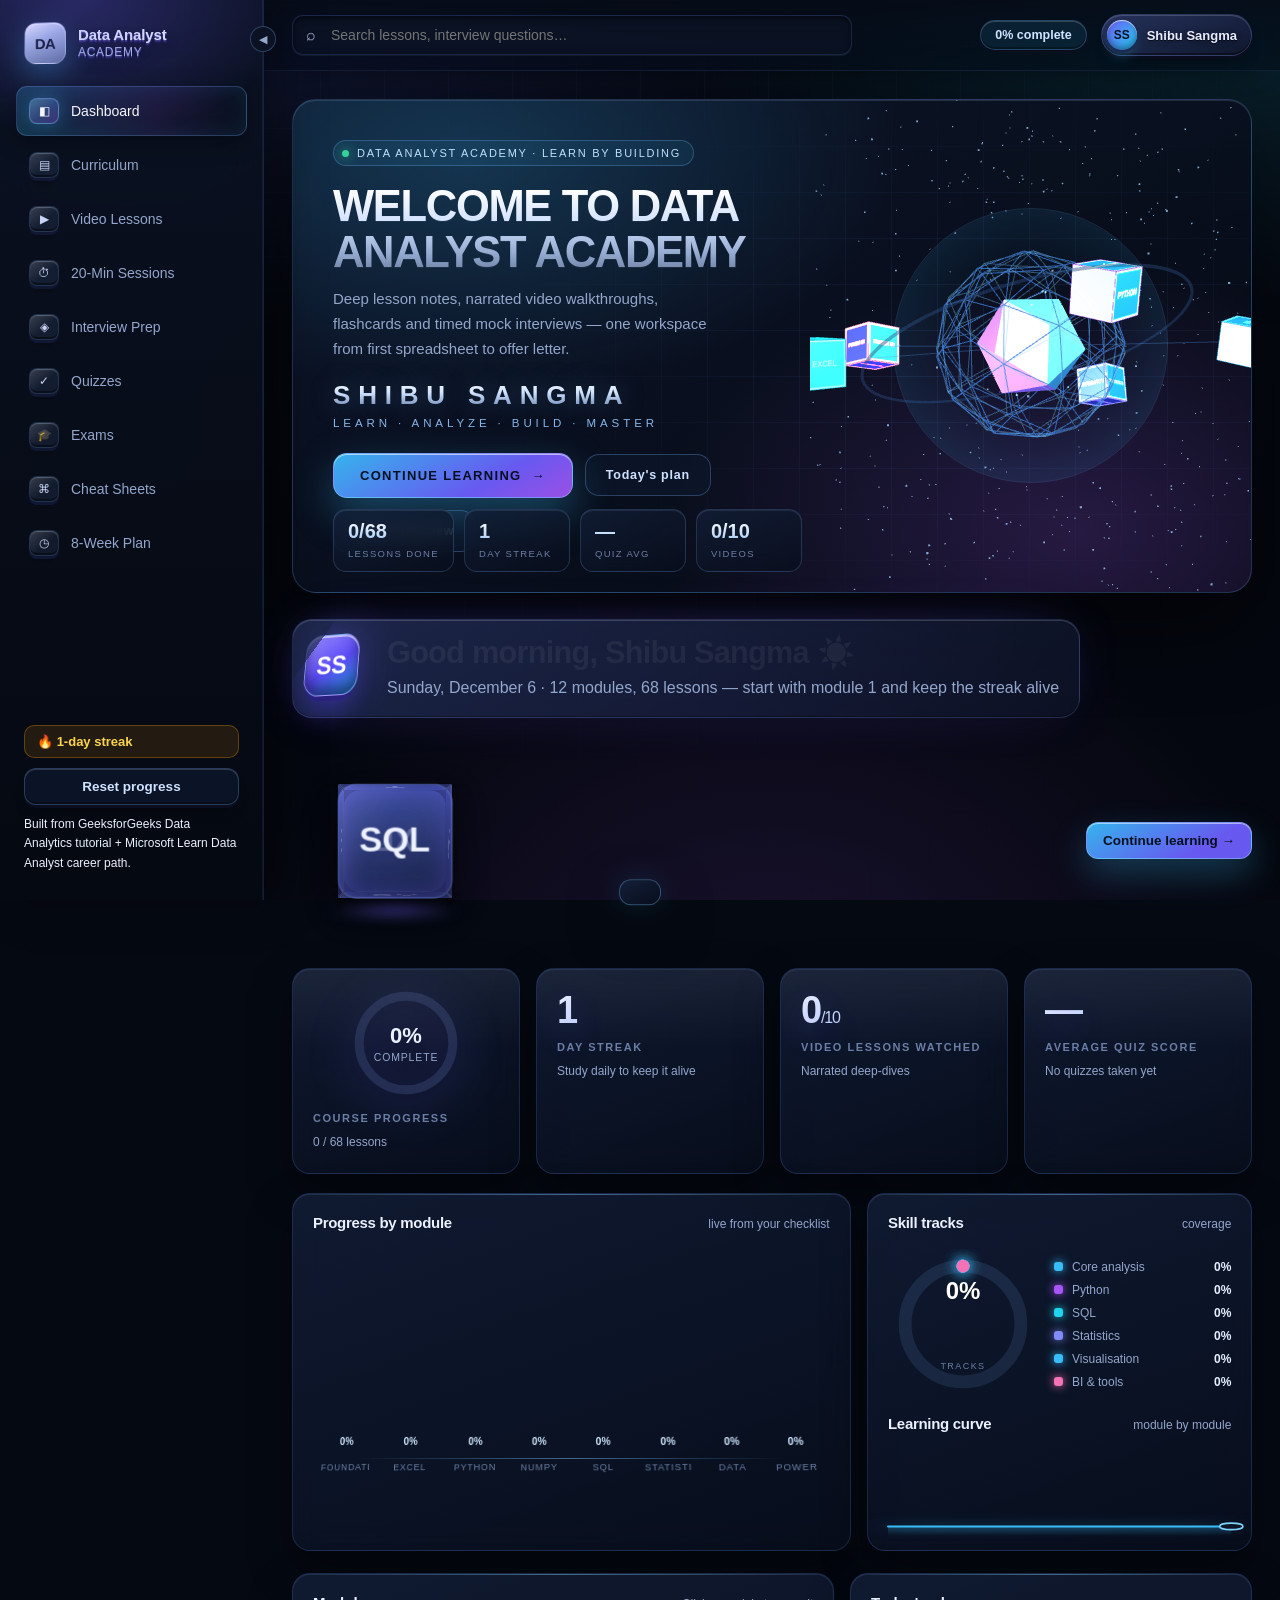
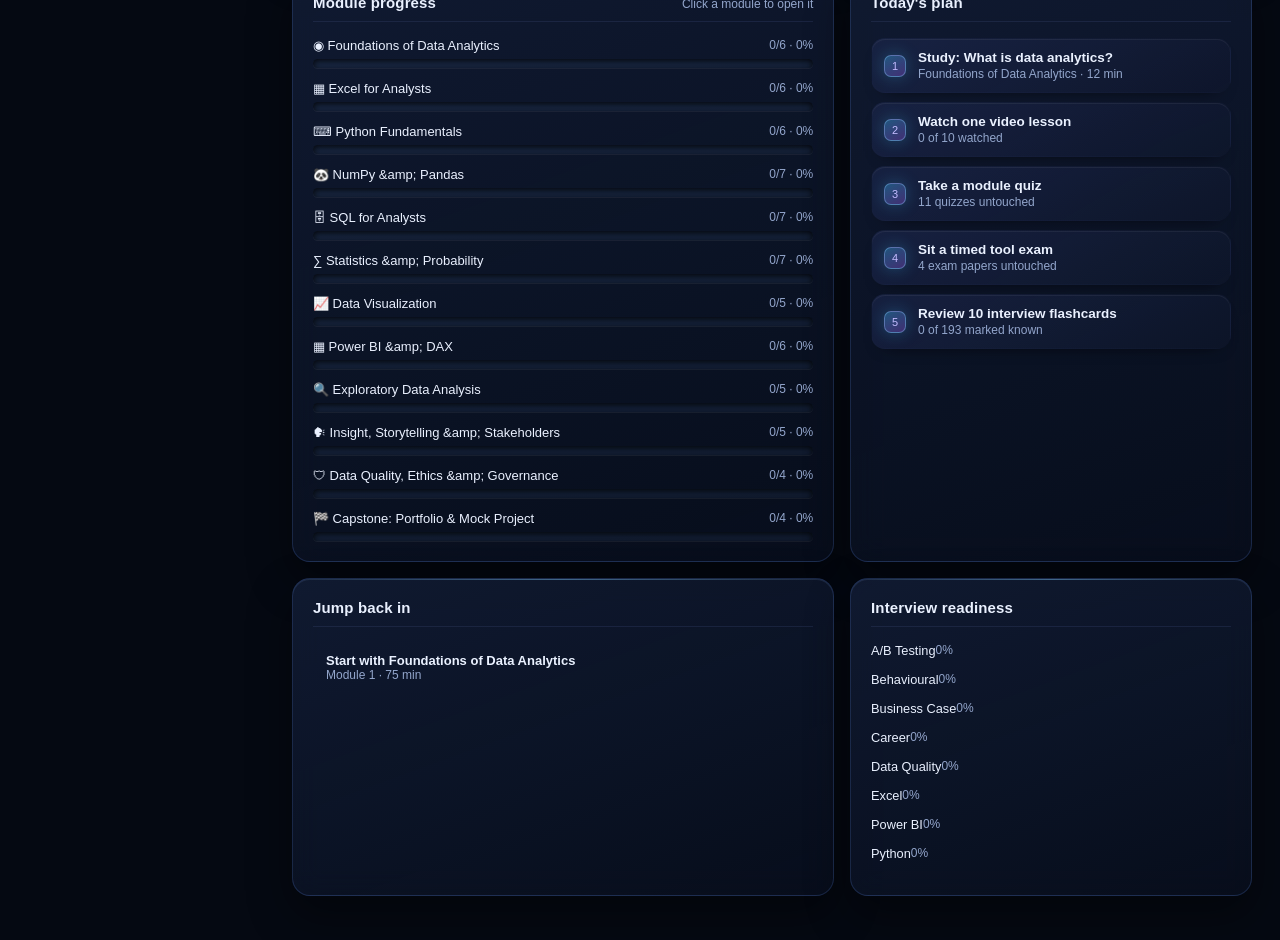
==== study/index.html @ ee9a1372 "Publish the premium 3D study dashboard Co-authored-by: Lemon Code <hello@lemoncode.ai>" ====
<!DOCTYPE html>
<html lang="en">
<head>
<meta charset="UTF-8" />
<meta name="viewport" content="width=device-width, initial-scale=1.0" />
<title>Data Analyst Academy — Study Dashboard</title>
<meta name="description" content="Complete data analyst study dashboard: curriculum, narrated video lessons, interview prep and quizzes." />
<link rel="stylesheet" href="assets/styles.css?v=5" />
    <link rel="stylesheet" href="assets/fx3d.css?v=3" />
  <link rel="stylesheet" href="assets/premium.css?v=1" />
<link rel="icon" href="data:image/svg+xml,<svg xmlns='http://www.w3.org/2000/svg' viewBox='0 0 100 100'><text y='.9em' font-size='90'>📊</text></svg>" />
</head>
<body>

<div class="app-shell">
  <!-- ============ SIDEBAR ============ -->
  <aside class="sidebar" id="sidebar">
    <div class="brand">
      <div class="brand-mark">DA</div>
      <div class="brand-text">
        <strong class="brand-3d">Data Analyst</strong>
        <span class="brand-3d">Academy</span>
      </div>
    </div>

    <nav class="nav" id="nav">
      <a href="#dashboard" class="nav-item" data-view="dashboard">
        <span class="ico">◧</span> Dashboard
      </a>
      <a href="#curriculum" class="nav-item" data-view="curriculum">
        <span class="ico">▤</span> Curriculum
      </a>
      <a href="#videos" class="nav-item" data-view="videos">
        <span class="ico">▶</span> Video Lessons
      </a>
      <a href="#sessions" class="nav-item" data-view="sessions">
        <span class="ico">⏱</span> 20-Min Sessions
      </a>
      <a href="#interview" class="nav-item" data-view="interview">
        <span class="ico">◈</span> Interview Prep
      </a>
      <a href="#quiz" class="nav-item" data-view="quiz">
        <span class="ico">✓</span> Quizzes
      </a>
      <a href="#exams" class="nav-item" data-view="exams">
        <span class="ico">🎓</span> Exams
      </a>
      <a href="#cheatsheets" class="nav-item" data-view="cheatsheets">
        <span class="ico">⌘</span> Cheat Sheets
      </a>
      <a href="#roadmap" class="nav-item" data-view="roadmap">
        <span class="ico">◷</span> 8-Week Plan
      </a>
    </nav>

    <div class="sidebar-foot">
      <div class="streak-chip" id="streakChip">🔥 <span id="streakDays">0</span>-day streak</div>
      <button class="btn btn-ghost btn-block" id="resetBtn">Reset progress</button>
      <p class="tiny">Built from GeeksforGeeks Data Analytics tutorial + Microsoft Learn Data Analyst career path.</p>
    </div>
  </aside>

<svg width="0" height="0" aria-hidden="true" focusable="false" style="position:absolute">
    <defs>
      <linearGradient id="pgGrad" x1="0" y1="0" x2="1" y2="1">
        <stop offset="0%" stop-color="#22d3ee"></stop>
        <stop offset="55%" stop-color="#6d5efc"></stop>
        <stop offset="100%" stop-color="#a855f7"></stop>
      </linearGradient>
    </defs>
  </svg>
  <!-- ============ MAIN ============ -->
  <main class="main">
    <header class="topbar">
      <button class="icon-btn only-mobile" id="menuBtn" aria-label="Menu">☰</button>
      <div class="search-wrap">
        <span class="search-ico">⌕</span>
        <input id="globalSearch" type="search" placeholder="Search lessons, interview questions…" autocomplete="off" />
        <div class="search-results" id="searchResults"></div>
      </div>
      <div class="topbar-right">
        <div class="pill" id="overallPill">0% complete</div>
        <div class="profile-chip" id="profileChip" title="Shibu Sangma">
          <span class="avatar" id="profileAvatar">SS</span>
          <span class="profile-name" id="profileName">Shibu Sangma</span>
        </div>
      </div>
    </header>

    <div class="view-container" id="viewContainer">

      <!-- DASHBOARD -->
      <section class="view" id="view-dashboard">
        <div class="hero">
          <div class="hero-copy">
            <span class="hero-kicker"><i></i> Data Analyst Academy · learn by building</span>
            <h1>Welcome to Data Analyst Academy</h1>
            <p class="hero-sub">Deep lesson notes, narrated video walkthroughs, flashcards and timed mock interviews — one workspace from first spreadsheet to offer letter.</p>
            <div class="hero-name">Shibu Sangma</div>
            <div class="hero-tagline">Learn · Analyze · Build · Master</div>
            <div class="hero-actions">
              <button class="btn-hero" id="heroContinue" type="button">Continue learning <span class="arw">&rarr;</span></button>
              <button class="btn-ghost-glass" id="heroPlan" type="button">Today's plan</button>
              <button class="btn-ghost-glass" id="heroInterview" type="button">Mock interview</button>
            </div>
          </div>
          <div class="hero-scene" id="heroScene" aria-hidden="true"></div>
          <div class="hero-kpis">
            <div class="hero-kpi"><b id="heroKpiLessons">0/0</b><span>Lessons done</span></div>
            <div class="hero-kpi"><b id="heroKpiStreak">0</b><span>Day streak</span></div>
            <div class="hero-kpi"><b id="heroKpiQuiz">&mdash;</b><span>Quiz avg</span></div>
            <div class="hero-kpi"><b id="heroKpiVideos">0/0</b><span>Videos</span></div>
          </div>
        </div>
        <div class="view-head">
          <div class="greet-plate">
            <div class="greet-badge" id="greetBadge" aria-hidden="true">S</div>
            <div class="greet-copy">
              <h1 class="greet-3d" id="greetTitle"><span class="greet-w">Good</span> <span class="greet-w">to</span> <span class="greet-w">see</span> <span class="greet-w">you</span> 👋</h1>
              <p class="muted" id="dashSubtitle">Your data analyst roadmap, all in one place.</p>
            </div>
          </div>
          <button class="btn btn-primary" id="continueBtn">Continue learning →</button>
        </div>

        <div class="stat-grid">
          <div class="stat-card">
            <div class="ring" id="ringOverall">
              <svg viewBox="0 0 120 120"><circle class="ring-bg" cx="60" cy="60" r="52"/><circle class="ring-fg" id="ringOverallFg" cx="60" cy="60" r="52"/></svg>
              <div class="ring-label"><strong id="ringPct">0%</strong><span>complete</span></div>
            </div>
            <p class="stat-title">Course progress</p>
            <p class="muted tiny" id="lessonsDoneLabel">0 / 0 lessons</p>
          </div>

          <div class="stat-card">
            <div class="stat-big" id="statStreak">0</div>
            <p class="stat-title">Day streak</p>
            <p class="muted tiny">Study daily to keep it alive</p>
          </div>

          <div class="stat-card">
            <div class="stat-big" id="statVideos">0<span class="small">/0</span></div>
            <p class="stat-title">Video lessons watched</p>
            <p class="muted tiny">Narrated deep-dives</p>
          </div>

          <div class="stat-card">
            <div class="stat-big" id="statQuiz">—</div>
            <p class="stat-title">Average quiz score</p>
            <p class="muted tiny" id="quizCountLabel">No quizzes taken yet</p>
          </div>
        </div>

        <div class="analytics-grid">
          <div class="panel viz-panel">
            <div class="viz-head"><h2>Progress by module</h2><span class="muted tiny">live from your checklist</span></div>
            <div class="viz-stage" id="vizBars"></div>
          </div>
          <div class="panel viz-panel">
            <div class="viz-head"><h2>Skill tracks</h2><span class="muted tiny">coverage</span></div>
            <div class="donut-wrap">
              <div class="donut-box" id="donutBox"></div>
              <div class="legend" id="donutLegend"></div>
            </div>
            <div class="viz-head" style="margin:16px 0 8px"><h2>Learning curve</h2><span class="muted tiny">module by module</span></div>
            <svg class="spark" id="vizSpark" viewBox="0 0 100 100" preserveAspectRatio="none" aria-hidden="true"></svg>
          </div>
        </div>

        <div class="two-col">
          <div class="panel">
            <div class="panel-head">
              <h2>Module progress</h2>
              <span class="muted tiny">Click a module to open it</span>
            </div>
            <div id="moduleBars" class="bars"></div>
          </div>

          <div class="panel">
            <div class="panel-head"><h2>Today's plan</h2></div>
            <div id="todayPlan" class="plan-list"></div>
          </div>
        </div>

        <div class="two-col">
          <div class="panel">
            <div class="panel-head"><h2>Jump back in</h2></div>
            <div id="recentList" class="recent-list"></div>
          </div>
          <div class="panel">
            <div class="panel-head"><h2>Interview readiness</h2></div>
            <div id="readiness"></div>
          </div>
        </div>
      </section>

      <!-- CURRICULUM -->
      <section class="view" id="view-curriculum">
        <div class="view-head">
          <div>
            <h1>Curriculum</h1>
            <p class="muted">12 modules · from foundations to Power BI, capstone and interview mastery</p>
          </div>
          <div class="filter-row">
            <select id="curFilter" class="select">
              <option value="all">All tracks</option>
              <option value="core">Core analysis</option>
              <option value="python">Python</option>
              <option value="sql">SQL</option>
              <option value="stats">Statistics</option>
              <option value="bi">BI &amp; tools</option>
            </select>
          </div>
        </div>
        <div id="moduleGrid" class="module-grid"></div>
      </section>

      <!-- LESSON READER -->
      <section class="view" id="view-lesson">
        <div class="reader">
          <aside class="reader-nav">
            <button class="btn btn-ghost btn-sm" id="backToModules">← All modules</button>
            <h3 id="readerModuleTitle">Module</h3>
            <ol id="readerLessonList" class="lesson-list"></ol>
          </aside>
          <article class="reader-body" id="readerBody"></article>
        </div>
      </section>

      <!-- VIDEOS -->
      <section class="view" id="view-videos">
        <div class="view-head">
          <div>
            <h1>Video Lessons</h1>
            <p class="muted">Narrated, slide-by-slide deep dives — press play and listen.</p>
          </div>
        </div>
        <div class="video-layout">
          <div class="player-panel">
            <div class="player-stage" id="playerStage">
              <div class="stage-scene" id="stageScene">
                <div class="stage-kicker" id="stageKicker">Lesson</div>
                <h2 id="stageTitle">Select a lesson to begin</h2>
                <ul id="stageBullets" class="stage-bullets"></ul>
                <div class="stage-viz" id="stageViz"></div>
              </div>
              <div class="stage-progress"><div class="stage-progress-fill" id="stageProgress"></div></div>
            </div>
            <div class="player-controls">
              <button class="icon-btn" id="playBtn" title="Play / pause">▶</button>
              <button class="icon-btn" id="prevScene" title="Previous slide">⏮</button>
              <button class="icon-btn" id="nextScene" title="Next slide">⏭</button>
              <div class="scene-dots" id="sceneDots"></div>
              <span class="muted tiny" id="sceneLabel">0 / 0</span>
              <label class="switch"><input type="checkbox" id="voiceToggle" checked><span>Voice</span></label>
              <label class="switch"><input type="checkbox" id="autoToggle" checked><span>Auto-advance</span></label>
            </div>
            <div class="transcript" id="transcript"></div>
          </div>
          <div class="video-list-panel">
            <h3>Lesson library</h3>
            <div id="videoList"></div>
          </div>
        </div>

        <div id="topicVideos"></div>

        <div id="hindiTrack"></div>

        <a class="yt-card" href="https://www.youtube.com/watch?v=5mCglA9CuSg" target="_blank" rel="noopener noreferrer">
          <img class="yt-thumb" src="https://i.ytimg.com/vi/5mCglA9CuSg/hqdefault.jpg" alt="Data Analyst Full Course in 47 Hours — Simplilearn" loading="lazy">
          <div class="yt-body">
            <span class="tag tag-ghost">External · YouTube</span>
            <h3>Data Analyst Full Course in 47 Hours — Simplilearn</h3>
            <p class="muted">Long-form companion to this syllabus: a continuous walkthrough of Excel, SQL, Python, statistics and Power BI. Best used on revision days or when you want a second explanation of a module already read here.</p>
            <span class="yt-cta">Watch on YouTube ↗</span>
          </div>
        </a>
      </section>

      <!-- SESSIONS -->
      <section class="view" id="view-sessions">
        <div class="view-head">
          <div>
            <h1>20-Minute Study Sessions</h1>
            <p class="muted">One block at a time: watch, read, recall. The 47-hour course, chunked into sessions you can actually finish.</p>
          </div>
        </div>
        <div id="sessionApp"></div>
      </section>

      <!-- INTERVIEW -->
      <section class="view" id="view-interview">
        <div class="view-head">
          <div>
            <h1>Interview Prep</h1>
            <p class="muted">Flashcards + mock interviews. Aim for 80% known before applying.</p>
          </div>
          <button class="btn btn-primary" id="startMockBtn">Start mock interview</button>
        </div>
        <div class="filter-row" id="interviewFilters"></div>
        <div class="interview-layout">
          <div class="panel flashcard-panel">
            <div class="flashcard" id="flashcard">
              <div class="flashcard-meta">
                <span class="tag" id="fcTopic">Topic</span>
                <span class="tag tag-ghost" id="fcLevel">Level</span>
              </div>
              <p class="flashcard-q" id="fcQuestion">Loading…</p>
              <div class="flashcard-a" id="fcAnswer"></div>
              <button class="btn btn-ghost btn-sm" id="fcReveal">Show answer</button>
            </div>
            <div class="flashcard-actions">
              <button class="btn btn-ghost" id="fcPrev">← Prev</button>
              <span class="muted tiny" id="fcCounter">0 / 0</span>
              <button class="btn btn-ghost" id="fcNext">Next →</button>
            </div>
            <div class="flashcard-mark">
              <button class="btn btn-warn" id="fcReview">↻ Need review</button>
              <button class="btn btn-ok" id="fcKnown">✓ I know this</button>
            </div>
          </div>
          <div class="panel">
            <div class="panel-head"><h2>Mastery by topic</h2></div>
            <div id="masteryList" class="mastery-list"></div>
          </div>
        </div>
      </section>

      <!-- QUIZ -->
      <section class="view" id="view-quiz">
        <div class="view-head">
          <div>
            <h1>Quizzes</h1>
            <p class="muted">Check understanding after each module.</p>
          </div>
        </div>
        <div id="quizPicker" class="module-grid"></div>
        <div id="quizRunner" class="quiz-runner hidden"></div>
      </section>

      <!-- CHEAT SHEETS -->
      <section class="view" id="view-exams">
        <div class="view-head">
          <div>
            <h1>Exams</h1>
            <p class="muted">Timed papers for SQL, Excel, Power BI and Python — topic syllabus, no feedback until you submit, full answer review after.</p>
          </div>
        </div>
        <div id="examApp"></div>
      </section>

      <section class="view" id="view-cheatsheets">
        <div class="view-head">
          <div><h1>Cheat Sheets</h1><p class="muted">High-density reference for interviews and daily work.</p></div>
        </div>
        <div class="tabs" id="cheatTabs"></div>
        <div id="cheatBody" class="cheat-body"></div>
      </section>

      <!-- ROADMAP -->
      <section class="view" id="view-roadmap">
        <div class="view-head">
          <div><h1>8-Week Study Plan</h1><p class="muted">2 hours a day, 5 days a week. Tick weeks off as you go.</p></div>
        </div>
        <div id="roadmapList" class="roadmap"></div>
      </section>

    </div>
  </main>
</div>

<div class="toast" id="toast"></div>

<script src="data/curriculum.js"></script>
<script src="data/curriculum2.js"></script>
<script src="data/curriculum3.js"></script>
<script src="data/curriculum4.js"></script>
<script src="data/curriculum5.js"></script>
<script src="data/curriculum6.js"></script>
<script src="data/roadmap.js"></script>
<script src="data/videos.js"></script>
<script src="data/videos2.js"></script>
<script src="data/deep5.js"></script>
<script src="data/deep4.js"></script>
<script src="data/deep3.js"></script>
<script src="data/deep2.js"></script>
<script src="data/deep1.js"></script>
<script src="data/interview.js"></script>
<script src="data/interview2.js"></script>
<script src="data/interview3.js"></script>
<script src="data/topicvideos.js"></script>
<script src="data/hindi.js"></script>
<script src="data/cheatsheets.js"></script>
<script src="data/quizzes.js"></script>
<script src="data/exams1.js"></script>
<script src="data/exams2.js"></script>
<script src="assets/app.js?v=7"></script>
<script src="assets/app2.js?v=5"></script>
<script src="assets/app3.js?v=5"></script>
<script src="assets/app4.js?v=5"></script>
  <script src="assets/fx3d.js?v=2"></script>
  <script src="assets/vendor/three.min.js"></script>
  <script src="assets/premium.js?v=1"></script>
</body>
</html>
---- study/assets/styles.css ----
:root {
  --bg: #0b1020;
  --panel: #141c36;
  --panel-2: #1a2445;
  --line: #253057;
  --text: #e8ecf8;
  --muted: #97a3c4;
  --dim: #6c779a;
  --brand: #6d5efc;
  --brand-2: #22d3ee;
  --accent: #f59e0b;
  --ok: #34d399;
  --warn: #fb7185;
  --radius: 16px;
  --shadow: 0 18px 50px rgba(0, 0, 0, .45);
  --mono: ui-monospace, "SF Mono", Menlo, Consolas, monospace;
}

* { box-sizing: border-box; }

html, body {
  margin: 0; padding: 0; background: var(--bg); color: var(--text);
  font-family: "Inter", -apple-system, BlinkMacSystemFont, "Segoe UI", Roboto, sans-serif;
  -webkit-font-smoothing: antialiased;
}

body {
  background:
    radial-gradient(1100px 600px at 8% -10%, rgba(109, 94, 252, .22), transparent 60%),
    radial-gradient(900px 500px at 100% 0%, rgba(34, 211, 238, .12), transparent 55%),
    var(--bg);
  min-height: 100vh;
}

h1, h2, h3, h4 { margin: 0; font-weight: 700; letter-spacing: -.02em; }
h1 { font-size: 30px; }
h2 { font-size: 18px; }
h3 { font-size: 16px; }
p { margin: 0; line-height: 1.65; }
a { color: inherit; text-decoration: none; }
ul, ol { margin: 0; padding-left: 20px; }
li { line-height: 1.7; }
button { font: inherit; cursor: pointer; }

.muted { color: var(--muted); }
.tiny { font-size: 12px; }
.small { font-size: 16px; color: var(--muted); font-weight: 500; }
.hidden { display: none !important; }

::-webkit-scrollbar { width: 10px; height: 10px; }
::-webkit-scrollbar-track { background: transparent; }
::-webkit-scrollbar-thumb { background: #2b3763; border-radius: 20px; }

.app-shell { display: grid; grid-template-columns: 264px 1fr; min-height: 100vh; }

.sidebar {
  position: sticky; top: 0; height: 100vh;
  display: flex; flex-direction: column; padding: 22px 16px;
  background: linear-gradient(180deg, rgba(20, 28, 54, .95), rgba(11, 16, 32, .98));
  border-right: 1px solid var(--line);
  backdrop-filter: blur(12px);
  z-index: 40;
}

.brand { display: flex; align-items: center; gap: 12px; padding: 0 8px 22px; }
.brand-mark {
  width: 42px; height: 42px; border-radius: 12px;
  background: linear-gradient(135deg, var(--brand), var(--brand-2));
  display: grid; place-items: center;
  font-weight: 800; font-size: 15px; color: #0b1020; letter-spacing: -.04em;
  box-shadow: 0 8px 22px rgba(109, 94, 252, .45);
}
.brand-text { display: flex; flex-direction: column; line-height: 1.25; }
.brand-text strong { font-size: 15px; }
.brand-text span { font-size: 12px; color: var(--muted); letter-spacing: .06em; text-transform: uppercase; }

.nav { display: flex; flex-direction: column; gap: 4px; }
.nav-item {
  display: flex; align-items: center; gap: 12px;
  padding: 11px 12px; border-radius: 11px;
  color: var(--muted); font-size: 14px; font-weight: 500; transition: .18s;
}
.nav-item .ico { width: 18px; text-align: center; opacity: .85; }
.nav-item:hover { background: rgba(109, 94, 252, .1); color: var(--text); }
.nav-item.active {
  background: linear-gradient(90deg, rgba(109, 94, 252, .26), rgba(34, 211, 238, .08));
  color: #fff; box-shadow: inset 0 0 0 1px rgba(109, 94, 252, .35);
}

.sidebar-foot { margin-top: auto; padding: 16px 8px 4px; display: flex; flex-direction: column; gap: 10px; }
.streak-chip {
  background: rgba(245, 158, 11, .12); border: 1px solid rgba(245, 158, 11, .3);
  color: #fcd34d; border-radius: 10px; padding: 8px 12px; font-size: 13px; font-weight: 600;
}

.main { min-width: 0; display: flex; flex-direction: column; }

.topbar {
  position: sticky; top: 0; z-index: 30;
  display: flex; align-items: center; gap: 16px;
  padding: 14px 28px;
  background: rgba(11, 16, 32, .82);
  backdrop-filter: blur(14px);
  border-bottom: 1px solid var(--line);
}

.search-wrap { position: relative; flex: 1; max-width: 560px; }
.search-ico { position: absolute; left: 14px; top: 50%; transform: translateY(-50%); color: var(--dim); }
#globalSearch {
  width: 100%; padding: 11px 14px 11px 38px;
  background: var(--panel); border: 1px solid var(--line); border-radius: 11px;
  color: var(--text); font-size: 14px; outline: none; transition: .2s;
}
#globalSearch:focus { border-color: var(--brand); box-shadow: 0 0 0 3px rgba(109, 94, 252, .16); }

.search-results {
  position: absolute; top: calc(100% + 8px); left: 0; right: 0;
  background: var(--panel); border: 1px solid var(--line); border-radius: 12px;
  box-shadow: var(--shadow); max-height: 380px; overflow: auto; padding: 6px; display: none;
}
.search-results.open { display: block; }
.search-hit { padding: 9px 12px; border-radius: 8px; cursor: pointer; font-size: 13px; }
.search-hit:hover { background: var(--panel-2); }
.search-hit span { display: block; color: var(--dim); font-size: 11px; }

.topbar-right { margin-left: auto; display: flex; align-items: center; gap: 14px; }
.pill {
  padding: 7px 14px; border-radius: 999px; font-size: 12.5px; font-weight: 600;
  background: rgba(109, 94, 252, .15); border: 1px solid rgba(109, 94, 252, .35); color: #c4bcff;
}
.avatar {
  width: 34px; height: 34px; border-radius: 50%;
  background: linear-gradient(135deg, #6d5efc, #22d3ee);
  display: grid; place-items: center; font-size: 12px; font-weight: 800; color: #0b1020;
}

.view-container { padding: 28px; max-width: 1400px; width: 100%; }
.view { display: none; animation: fadeUp .28s ease; }
.view.active { display: block; }
@keyframes fadeUp { from { opacity: 0; transform: translateY(8px); } to { opacity: 1; transform: none; } }

.view-head {
  display: flex; align-items: flex-end; justify-content: space-between;
  gap: 20px; margin-bottom: 24px; flex-wrap: wrap;
}
.view-head h1 { margin-bottom: 6px; }

.btn {
  border: 1px solid var(--line); background: var(--panel);
  color: var(--text); border-radius: 10px; padding: 10px 16px;
  font-size: 13.5px; font-weight: 600; transition: .18s;
  display: inline-flex; align-items: center; gap: 8px;
}
.btn:hover { border-color: #3a4878; transform: translateY(-1px); }
.btn-primary {
  background: linear-gradient(135deg, var(--brand), #8b7dff);
  border-color: transparent; color: #fff;
  box-shadow: 0 10px 26px rgba(109, 94, 252, .35);
}
.btn-primary:hover { box-shadow: 0 14px 34px rgba(109, 94, 252, .5); }
.btn-ghost { background: transparent; }
.btn-block { width: 100%; justify-content: center; }
.btn-sm { padding: 7px 12px; font-size: 12.5px; }
.btn-ok { background: rgba(52, 211, 153, .14); border-color: rgba(52, 211, 153, .4); color: #6ee7b7; }
.btn-warn { background: rgba(251, 113, 133, .12); border-color: rgba(251, 113, 133, .35); color: #fda4af; }
.icon-btn {
  width: 38px; height: 38px; border-radius: 10px; display: grid; place-items: center;
  background: var(--panel-2); border: 1px solid var(--line); color: var(--text); font-size: 14px;
  transition: .18s;
}
.icon-btn:hover { background: #23305a; }
.only-mobile { display: none; }

.stat-grid { display: grid; grid-template-columns: repeat(4, 1fr); gap: 16px; margin-bottom: 20px; }
.stat-card {
  background: linear-gradient(160deg, var(--panel), rgba(20, 28, 54, .6));
  border: 1px solid var(--line); border-radius: var(--radius);
  padding: 20px; display: flex; flex-direction: column; gap: 6px;
}
.stat-big { font-size: 30px; font-weight: 800; letter-spacing: -.03em; }
.stat-title { font-size: 13.5px; font-weight: 600; }

.ring { position: relative; width: 108px; height: 108px; margin: 0 auto 6px; }
.ring svg { width: 100%; height: 100%; transform: rotate(-90deg); }
.ring-bg { fill: none; stroke: #232e52; stroke-width: 10; }
.ring-fg {
  fill: none; stroke-width: 10; stroke-linecap: round; stroke: var(--brand-2);
  transition: stroke-dashoffset .8s ease; stroke-dasharray: 327; stroke-dashoffset: 327;
}
.ring-label {
  position: absolute; inset: 0; display: flex; flex-direction: column;
  align-items: center; justify-content: center; gap: 2px;
}
.ring-label strong { font-size: 22px; }
.ring-label span { font-size: 10.5px; color: var(--muted); text-transform: uppercase; letter-spacing: .08em; }

.two-col { display: grid; grid-template-columns: 1.35fr 1fr; gap: 16px; margin-bottom: 16px; }
.panel { background: var(--panel); border: 1px solid var(--line); border-radius: var(--radius); padding: 20px; }
.panel-head { display: flex; align-items: baseline; justify-content: space-between; margin-bottom: 16px; gap: 12px; }

.bars { display: flex; flex-direction: column; gap: 13px; }
.bar-row { cursor: pointer; }
.bar-top { display: flex; justify-content: space-between; font-size: 13px; margin-bottom: 6px; }
.bar-top b { font-weight: 600; }
.bar-track { height: 9px; background: #1e2846; border-radius: 999px; overflow: hidden; }
.bar-fill { height: 100%; border-radius: 999px; background: linear-gradient(90deg, var(--brand), var(--brand-2)); transition: width .6s; }
.bar-row:hover .bar-top b { color: var(--brand-2); }

.plan-list, .recent-list { display: flex; flex-direction: column; gap: 9px; }
.plan-item, .recent-item {
  display: flex; align-items: center; gap: 12px;
  padding: 11px 12px; border-radius: 11px;
  background: var(--panel-2); border: 1px solid transparent; cursor: pointer; transition: .18s;
}
.plan-item:hover, .recent-item:hover { border-color: var(--brand); transform: translateX(2px); }
.plan-item .dot, .recent-item .dot {
  width: 22px; height: 22px; border-radius: 7px; display: grid; place-items: center;
  font-size: 11px; background: rgba(109, 94, 252, .2); color: #c4bcff; flex: 0 0 auto;
}
.plan-item .txt, .recent-item .txt { display: flex; flex-direction: column; min-width: 0; }
.plan-item .txt small, .recent-item .txt small { color: var(--dim); font-size: 11.5px; }
.plan-item .txt strong, .recent-item .txt strong {
  font-size: 13.5px; font-weight: 600; white-space: nowrap; overflow: hidden; text-overflow: ellipsis;
}

.readiness-row { display: flex; justify-content: space-between; font-size: 13px; margin-bottom: 7px; }
.readiness-track { height: 8px; background: #1e2846; border-radius: 999px; margin-bottom: 14px; overflow: hidden; }
.readiness-fill { height: 100%; background: linear-gradient(90deg, var(--ok), var(--brand-2)); }

.filter-row { display: flex; gap: 10px; flex-wrap: wrap; margin-bottom: 18px; }
.select {
  background: var(--panel); border: 1px solid var(--line); color: var(--text);
  padding: 9px 14px; border-radius: 10px; font-size: 13px; outline: none;
}
.module-grid { display: grid; grid-template-columns: repeat(auto-fill, minmax(290px, 1fr)); gap: 16px; }
.module-card {
  background: var(--panel); border: 1px solid var(--line); border-radius: var(--radius);
  padding: 20px; cursor: pointer; transition: .2s; position: relative; overflow: hidden;
  display: flex; flex-direction: column; gap: 10px;
}
.module-card::after {
  content: ""; position: absolute; inset: 0 0 auto 0; height: 3px;
  background: linear-gradient(90deg, var(--brand), var(--brand-2)); opacity: 0; transition: .2s;
}
.module-card:hover { transform: translateY(-3px); border-color: #3a4878; box-shadow: var(--shadow); }
.module-card:hover::after { opacity: 1; }
.module-icon {
  width: 40px; height: 40px; border-radius: 11px; display: grid; place-items: center;
  font-size: 19px; background: rgba(109, 94, 252, .16); border: 1px solid rgba(109, 94, 252, .28);
}
.module-card h3 { font-size: 16px; }
.module-card p { font-size: 12.5px; color: var(--muted); }
.module-meta { display: flex; gap: 8px; flex-wrap: wrap; margin-top: auto; padding-top: 8px; }
.tag {
  font-size: 11px; padding: 4px 9px; border-radius: 999px; font-weight: 600;
  background: rgba(34, 211, 238, .12); color: #7dd3fc; border: 1px solid rgba(34, 211, 238, .25);
}
.tag-ghost { background: var(--panel-2); color: var(--muted); border-color: var(--line); }
.tag-ok { background: rgba(52, 211, 153, .14); color: #6ee7b7; border-color: rgba(52, 211, 153, .3); }
.module-progress { height: 5px; background: #1e2846; border-radius: 999px; overflow: hidden; }
.module-progress > div { height: 100%; background: linear-gradient(90deg, var(--brand), var(--brand-2)); }

/* ================= READER ================= */
.reader { display: grid; grid-template-columns: 268px 1fr; gap: 20px; align-items: start; }
.reader-nav {
  background: var(--panel); border: 1px solid var(--line); border-radius: var(--radius);
  padding: 16px; position: sticky; top: 88px; max-height: calc(100vh - 110px); overflow: auto;
}
.reader-nav h3 {
  font-size: 11.5px; margin: 14px 0 10px; color: var(--muted);
  text-transform: uppercase; letter-spacing: .05em;
}
.lesson-list { list-style: none; padding: 0; }
.lesson-list li {
  padding: 9px 10px; border-radius: 9px; font-size: 13px; cursor: pointer;
  color: var(--muted); display: flex; gap: 9px; align-items: flex-start; transition: .15s;
}
.lesson-list li:hover { background: var(--panel-2); color: var(--text); }
.lesson-list li.current { background: rgba(109, 94, 252, .18); color: #fff; }
.lesson-list li .n {
  font-size: 10.5px; font-variant-numeric: tabular-nums; color: var(--dim);
  padding-top: 2px; min-width: 16px;
}
.lesson-list li.done .n::after { content: " ✓"; color: var(--ok); }

.reader-body {
  background: var(--panel); border: 1px solid var(--line); border-radius: var(--radius);
  padding: 34px 38px; min-height: 60vh;
}
.reader-body .crumb { font-size: 12px; color: var(--brand-2); font-weight: 600; letter-spacing: .04em; text-transform: uppercase; }
.reader-body h1 { font-size: 27px; margin: 8px 0 10px; }
.reader-body .lede { font-size: 15px; color: var(--muted); margin-bottom: 22px; }
.reader-body h3 { font-size: 17px; margin: 26px 0 10px; color: #fff; }
.reader-body h4 { font-size: 14.5px; margin: 18px 0 8px; color: #c4bcff; }
.reader-body p { font-size: 14.5px; margin-bottom: 12px; }
.reader-body ul, .reader-body ol { margin-bottom: 14px; font-size: 14.5px; }
.reader-body li { margin-bottom: 5px; }
.reader-body li::marker { color: var(--brand-2); }
.reader-body strong { color: #fff; }
.reader-body code {
  font-family: var(--mono); font-size: 12.8px; background: #0d1428;
  padding: 2px 6px; border-radius: 5px; color: #7dd3fc; border: 1px solid #1d2848;
}
.reader-body pre {
  background: #0a1122; border: 1px solid #1d2848; border-radius: 11px;
  padding: 16px 18px; overflow: auto; margin: 14px 0;
}
.reader-body pre code { background: none; border: none; padding: 0; color: #d6e2ff; font-size: 12.8px; line-height: 1.65; }
.reader-body table { width: 100%; border-collapse: collapse; margin: 14px 0; font-size: 13.5px; }
.reader-body th, .reader-body td { text-align: left; padding: 9px 12px; border-bottom: 1px solid var(--line); }
.reader-body th { color: var(--brand-2); font-size: 12px; text-transform: uppercase; letter-spacing: .05em; }
.callout {
  border-left: 3px solid var(--brand); background: rgba(109, 94, 252, .09);
  padding: 13px 16px; border-radius: 0 10px 10px 0; margin: 16px 0; font-size: 13.8px;
}
.callout.interview { border-left-color: var(--accent); background: rgba(245, 158, 11, .09); }
.callout.warn { border-left-color: var(--warn); background: rgba(251, 113, 133, .08); }
.callout b { display: block; margin-bottom: 4px; font-size: 12px; text-transform: uppercase; letter-spacing: .06em; }
.reader-actions { display: flex; gap: 10px; margin-top: 30px; padding-top: 20px; border-top: 1px solid var(--line); }
.reader-actions .spacer { flex: 1; }

/* ================= VIDEO ================= */
.video-layout { display: grid; grid-template-columns: 1fr 330px; gap: 18px; align-items: start; }
.player-panel { background: var(--panel); border: 1px solid var(--line); border-radius: var(--radius); overflow: hidden; }
.player-stage {
  position: relative; aspect-ratio: 16 / 9; min-height: 320px;
  background:
    radial-gradient(700px 380px at 20% 0%, rgba(109, 94, 252, .32), transparent 60%),
    radial-gradient(600px 340px at 90% 100%, rgba(34, 211, 238, .18), transparent 60%),
    #0a1020;
  display: flex; align-items: center; padding: 40px 44px; overflow: hidden;
}
.stage-scene { width: 100%; max-width: 760px; }
.stage-kicker { font-size: 11px; letter-spacing: .12em; text-transform: uppercase; color: var(--brand-2); font-weight: 700; margin-bottom: 10px; }
.stage-scene h2 { font-size: clamp(20px, 3vw, 32px); line-height: 1.2; margin-bottom: 16px; }
.stage-bullets { list-style: none; padding: 0; display: flex; flex-direction: column; gap: 9px; }
.stage-bullets li {
  font-size: clamp(12.5px, 1.4vw, 15.5px); color: #cfd8f4; padding-left: 22px; position: relative;
  opacity: 0; transform: translateX(-10px); animation: slideIn .45s forwards;
}
.stage-bullets li::before {
  content: ""; position: absolute; left: 4px; top: 8px; width: 7px; height: 7px;
  border-radius: 2px; background: var(--brand-2);
}
@keyframes slideIn { to { opacity: 1; transform: none; } }
.stage-viz { margin-top: 18px; }
.stage-progress { position: absolute; left: 0; right: 0; bottom: 0; height: 4px; background: rgba(255, 255, 255, .08); }
.stage-progress-fill { height: 100%; width: 0; background: linear-gradient(90deg, var(--brand), var(--brand-2)); transition: width .3s linear; }

.mini-bars { display: flex; align-items: flex-end; gap: 8px; height: 74px; }
.mini-bars div {
  flex: 1; background: linear-gradient(180deg, var(--brand-2), var(--brand));
  border-radius: 4px 4px 0 0; opacity: .85; animation: grow .7s ease backwards;
}
@keyframes grow { from { transform: scaleY(0); transform-origin: bottom; } }

.player-controls {
  display: flex; align-items: center; gap: 10px; padding: 13px 16px;
  border-top: 1px solid var(--line); flex-wrap: wrap; background: var(--panel-2);
}
.scene-dots { display: flex; gap: 5px; margin: 0 auto; }
.scene-dots i { width: 7px; height: 7px; border-radius: 50%; background: #33406c; display: block; cursor: pointer; }
.scene-dots i.done { background: var(--brand); }
.scene-dots i.active { background: var(--brand-2); box-shadow: 0 0 0 3px rgba(34, 211, 238, .2); }
.switch { display: flex; align-items: center; gap: 6px; font-size: 11.5px; color: var(--muted); cursor: pointer; }
.switch input { accent-color: var(--brand); }

.transcript {
  padding: 16px 20px 22px; font-size: 13.5px; color: var(--muted);
  line-height: 1.75; max-height: 190px; overflow: auto; border-top: 1px solid var(--line);
}
.transcript b { color: var(--text); }

.video-list-panel {
  background: var(--panel); border: 1px solid var(--line); border-radius: var(--radius);
  padding: 16px; position: sticky; top: 88px; max-height: calc(100vh - 110px); overflow: auto;
}
.video-list-panel h3 { font-size: 13px; text-transform: uppercase; letter-spacing: .06em; color: var(--muted); margin-bottom: 12px; }
.video-item {
  display: flex; gap: 11px; padding: 10px; border-radius: 10px; cursor: pointer; transition: .15s;
  border: 1px solid transparent; margin-bottom: 4px;
}
.video-item:hover { background: var(--panel-2); }
.video-item.active { background: rgba(109, 94, 252, .16); border-color: rgba(109, 94, 252, .35); }
.video-thumb {
  width: 38px; height: 38px; border-radius: 9px; flex: 0 0 auto;
  background: linear-gradient(135deg, rgba(109, 94, 252, .35), rgba(34, 211, 238, .2));
  display: grid; place-items: center; font-size: 13px; color: #fff;
}
.video-item .vt { display: flex; flex-direction: column; min-width: 0; }
.video-item .vt strong { font-size: 12.8px; font-weight: 600; line-height: 1.35; }
.video-item .vt small { font-size: 11px; color: var(--dim); }
.video-item.watched .video-thumb { background: rgba(52, 211, 153, .2); color: var(--ok); }

/* ================= INTERVIEW ================= */
.interview-layout { display: grid; grid-template-columns: 1.3fr 1fr; gap: 16px; align-items: start; }
.flashcard-panel { display: flex; flex-direction: column; gap: 14px; }
.flashcard {
  background: linear-gradient(160deg, #1a2344, #141c36);
  border: 1px solid var(--line); border-radius: 14px; padding: 24px; min-height: 250px;
  display: flex; flex-direction: column; gap: 14px;
}
.flashcard-meta { display: flex; gap: 8px; }
.flashcard-q { font-size: 18px; font-weight: 600; line-height: 1.5; }
.flashcard-a {
  font-size: 14px; color: #cfd8f4; line-height: 1.7; border-top: 1px dashed var(--line);
  padding-top: 14px; display: none;
}
.flashcard-a.show { display: block; animation: fadeUp .25s; }
.flashcard-a ul { margin-top: 8px; }
.flashcard-actions { display: flex; align-items: center; justify-content: space-between; }
.flashcard-mark { display: grid; grid-template-columns: 1fr 1fr; gap: 10px; }
.flashcard-mark .btn { justify-content: center; }

.mastery-list { display: flex; flex-direction: column; gap: 12px; }
.mastery-row .mtop { display: flex; justify-content: space-between; font-size: 12.8px; margin-bottom: 5px; }
.mastery-track { height: 7px; background: #1e2846; border-radius: 999px; overflow: hidden; }
.mastery-fill { height: 100%; background: linear-gradient(90deg, var(--brand), var(--brand-2)); }

.mock-wrap { max-width: 800px; margin: 0 auto; }
.mock-q { background: var(--panel); border: 1px solid var(--line); border-radius: 14px; padding: 24px; margin-bottom: 16px; }
.mock-q .qhead { display: flex; justify-content: space-between; align-items: center; margin-bottom: 10px; }
.mock-q .qtext { font-size: 16px; font-weight: 600; margin-bottom: 12px; }
.mock-q textarea {
  width: 100%; min-height: 90px; background: #0d1428; border: 1px solid var(--line);
  border-radius: 10px; color: var(--text); padding: 12px; font-family: inherit; font-size: 13.5px; resize: vertical;
}
.mock-q .model {
  margin-top: 12px; border-top: 1px dashed var(--line); padding-top: 10px;
  font-size: 13px; color: var(--muted); display: none;
}
.mock-q .model.show { display: block; }
.mock-score { font-size: 44px; font-weight: 800; }

/* ================= QUIZ ================= */
.quiz-runner { background: var(--panel); border: 1px solid var(--line); border-radius: var(--radius); padding: 28px; max-width: 820px; margin: 0 auto; }
.quiz-q { margin-bottom: 22px; }
.quiz-q h4 { font-size: 15px; margin-bottom: 10px; font-weight: 600; }
.quiz-opt {
  display: flex; align-items: flex-start; gap: 10px; padding: 11px 14px; border-radius: 10px;
  border: 1px solid var(--line); background: var(--panel-2); margin-bottom: 8px; cursor: pointer;
  font-size: 13.5px; transition: .15s;
}
.quiz-opt:hover { border-color: var(--brand); }
.quiz-opt.sel { border-color: var(--brand); background: rgba(109, 94, 252, .16); }
.quiz-opt.correct { border-color: var(--ok); background: rgba(52, 211, 153, .12); }
.quiz-opt.wrong { border-color: var(--warn); background: rgba(251, 113, 133, .1); }
.quiz-opt .k {
  width: 20px; height: 20px; border-radius: 6px; background: #263157; display: grid; place-items: center;
  font-size: 11px; font-weight: 700; flex: 0 0 auto;
}
.quiz-result { text-align: center; padding: 20px; }

/* ================= CHEATSHEETS ================= */
.tabs { display: flex; gap: 8px; flex-wrap: wrap; margin-bottom: 18px; }
.tab {
  padding: 9px 15px; border-radius: 10px; font-size: 13px; font-weight: 600;
  background: var(--panel); border: 1px solid var(--line); color: var(--muted); cursor: pointer;
}
.tab.active { background: rgba(109, 94, 252, .2); border-color: rgba(109, 94, 252, .5); color: #fff; }
.cheat-body { background: var(--panel); border: 1px solid var(--line); border-radius: var(--radius); padding: 26px 30px; }
.cheat-body h3 { margin: 22px 0 8px; font-size: 16px; }
.cheat-body h3:first-child { margin-top: 0; }
.cheat-grid { display: grid; grid-template-columns: repeat(auto-fill, minmax(320px, 1fr)); gap: 14px; }
.cheat-card { background: var(--panel-2); border: 1px solid var(--line); border-radius: 12px; padding: 16px; }
.cheat-card h4 { font-size: 13.5px; color: var(--brand-2); margin-bottom: 10px; }
.cheat-card table { width: 100%; font-size: 12.5px; border-collapse: collapse; }
.cheat-card td { padding: 5px 0; vertical-align: top; }
.cheat-card td:first-child { font-family: var(--mono); color: #c4bcff; padding-right: 12px; white-space: nowrap; }

/* ================= ROADMAP ================= */
.roadmap { display: flex; flex-direction: column; gap: 14px; max-width: 900px; }
.week-card {
  background: var(--panel); border: 1px solid var(--line); border-radius: var(--radius);
  padding: 20px 22px; display: grid; grid-template-columns: 64px 1fr auto; gap: 18px; align-items: center;
}
.week-num {
  width: 56px; height: 56px; border-radius: 14px; display: grid; place-items: center;
  font-weight: 800; font-size: 18px; background: rgba(109, 94, 252, .16); color: #c4bcff;
  border: 1px solid rgba(109, 94, 252, .3);
}
.week-card h3 { font-size: 15.5px; margin-bottom: 4px; }
.week-card p { font-size: 13px; color: var(--muted); }
.week-tasks { display: flex; gap: 6px; flex-wrap: wrap; margin-top: 8px; }
.week-check {
  width: 26px; height: 26px; border-radius: 8px; border: 1px solid var(--line);
  background: var(--panel-2); display: grid; place-items: center; cursor: pointer; color: transparent;
}
.week-check.on { background: rgba(52, 211, 153, .2); border-color: var(--ok); color: var(--ok); }

/* ================= TOAST ================= */
.toast {
  position: fixed; bottom: 26px; left: 50%; transform: translate(-50%, 120%);
  background: #1c2748; border: 1px solid var(--line); color: #fff;
  padding: 12px 20px; border-radius: 12px; font-size: 13.5px; font-weight: 600;
  box-shadow: var(--shadow); transition: transform .35s cubic-bezier(.2, .9, .3, 1.2); z-index: 200;
}
.toast.show { transform: translate(-50%, 0); }

/* ================= RESPONSIVE ================= */
@media (max-width: 1150px) {
  .stat-grid { grid-template-columns: repeat(2, 1fr); }
  .two-col, .video-layout, .interview-layout { grid-template-columns: 1fr; }
  .reader { grid-template-columns: 1fr; }
  .reader-nav { position: static; max-height: none; }
  .video-list-panel { position: static; max-height: none; }
}
@media (max-width: 860px) {
  .app-shell { grid-template-columns: 1fr; }
  .sidebar {
    position: fixed; left: 0; top: 0; bottom: 0;
    transform: translateX(-100%); transition: transform .25s; width: 264px;
  }
  .sidebar.open { transform: none; }
  .only-mobile { display: grid; }
  .view-container { padding: 18px; }
  .topbar { padding: 12px 16px; }
  h1 { font-size: 24px; }
  .reader-body { padding: 22px 18px; }
  .week-card { grid-template-columns: 48px 1fr auto; }
}
@media (max-width: 520px) {
  .stat-grid { grid-template-columns: 1fr; }
  .module-grid { grid-template-columns: 1fr; }
  .flashcard-mark { grid-template-columns: 1fr; }
}

/* ================= APP WIRING (added) ================= */
.module-progress { height: 6px; background: #1e2846; border-radius: 999px; overflow: hidden; margin-top: 2px; }
.module-progress-fill { height: 100%; border-radius: 999px; background: linear-gradient(90deg, var(--brand), var(--brand-2)); transition: width .5s; }
.module-card:hover { border-color: rgba(109, 94, 252, .55); transform: translateY(-2px); box-shadow: var(--shadow); }
.module-card h3 { font-size: 15.5px; }

.plan-dot {
  width: 22px; height: 22px; border-radius: 7px; display: grid; place-items: center;
  font-size: 11px; background: rgba(109, 94, 252, .2); color: #c4bcff; flex: 0 0 auto;
}
.plan-item > div:last-child { display: flex; flex-direction: column; gap: 2px; min-width: 0; }
.plan-item strong { font-size: 13.5px; font-weight: 600; }
.readiness-top, .mastery-top { display: flex; justify-content: space-between; font-size: 12.8px; margin-bottom: 5px; }

.search-hit { display: flex; justify-content: space-between; gap: 10px; }

/* reader */
.reader-body .lede { font-size: 15px; color: var(--muted); margin-bottom: 22px; }
.reader-body h2 { font-size: 20px; margin: 28px 0 10px; }
.reader-body ul { padding-left: 20px; }
.reader-body ol { padding-left: 20px; }
.reader-body blockquote { border-left: 3px solid var(--brand); padding-left: 14px; color: var(--muted); margin: 14px 0; }
.reader-body a { color: var(--brand-2); }
.lesson-list li.active a { color: #fff; background: rgba(109, 94, 252, .18); }

/* video player */
.scene-dots .dot {
  width: 8px; height: 8px; border-radius: 50%; border: none; padding: 0;
  background: #33406c; cursor: pointer; display: block;
}
.scene-dots .dot.on { background: var(--brand-2); box-shadow: 0 0 0 3px rgba(34, 211, 238, .2); }
.video-item > div:last-child { display: flex; flex-direction: column; gap: 3px; min-width: 0; }
.video-item strong { font-size: 12.8px; font-weight: 600; line-height: 1.35; }
.transcript .tr-line { display: flex; gap: 10px; font-size: 12.5px; color: var(--dim); padding: 8px 10px; border-radius: 8px; cursor: pointer; margin-bottom: 4px; }
.transcript .tr-line:hover { background: var(--panel-2); }
.transcript .tr-line.on { color: var(--text); background: rgba(109, 94, 252, .14); }
.transcript .tr-n { color: var(--brand-2); font-family: var(--mono); font-size: 11px; flex: 0 0 auto; }

/* mock interview overlay */
.mock-wrap {
  position: fixed; inset: 0; z-index: 120; background: rgba(4, 7, 18, .78);
  backdrop-filter: blur(6px); overflow: auto; padding: 48px 20px; max-width: none; margin: 0;
}
.mock-card {
  max-width: 760px; margin: 0 auto; background: var(--panel); border: 1px solid var(--line);
  border-radius: var(--radius); padding: 26px 30px; box-shadow: var(--shadow);
}
.mock-head { display: flex; justify-content: space-between; align-items: center; margin-bottom: 16px; }
.mock-q { font-size: 19px; font-weight: 600; line-height: 1.5; background: none; border: none; padding: 0; margin: 10px 0 18px; }
.mock-actions { display: flex; gap: 10px; flex-wrap: wrap; margin-top: 16px; }
.mock-answer { margin-top: 18px; border-top: 1px dashed var(--line); padding-top: 14px; font-size: 14px; color: #cfd8f4; line-height: 1.7; }
.mock-answer.hidden { display: none; }

/* quiz */
.quiz-runner .callout { margin-top: 14px; }
.quiz-runner h2 { font-size: 18.5px; line-height: 1.45; }

/* cheat sheets formatting */
.cheat-body h2 { font-size: 18px; margin-bottom: 12px; }
.cheat-body h3 { color: #fff; text-transform: none; letter-spacing: 0; font-size: 15px; }
.cheat-body p { font-size: 13.5px; color: var(--muted); margin-bottom: 10px; }
.cheat-body ul, .cheat-body ol { font-size: 13.5px; padding-left: 20px; margin-bottom: 14px; }
.cheat-body li { margin-bottom: 5px; }
.cheat-body code { font-family: var(--mono); font-size: 12.5px; background: #0d1428; border: 1px solid var(--line); border-radius: 5px; padding: 1px 5px; color: #c4bcff; }
.cheat-body pre { background: #0a1020; border: 1px solid var(--line); border-radius: 10px; padding: 14px 16px; overflow-x: auto; margin-bottom: 16px; }
.cheat-body pre code { background: none; border: none; padding: 0; color: #d6e2ff; font-size: 12.5px; line-height: 1.65; }
.cheat-body table { width: 100%; border-collapse: collapse; margin: 12px 0 18px; font-size: 13px; }
.cheat-body th, .cheat-body td { text-align: left; padding: 8px 12px; border-bottom: 1px solid var(--line); }
.cheat-body th { color: var(--brand-2); font-size: 11.5px; text-transform: uppercase; letter-spacing: .05em; }
.cheat-body .small, .cheat-body .mono { color: var(--dim); font-family: var(--mono); font-size: 12px; }

/* roadmap */
.week-main { min-width: 0; }
.week-head { display: flex; justify-content: space-between; gap: 12px; align-items: baseline; flex-wrap: wrap; }
.week-card.done { border-color: rgba(52, 211, 153, .4); background: rgba(52, 211, 153, .05); }
.week-tasks { display: block; margin-top: 10px; padding-left: 18px; }
.week-tasks li { font-size: 12.8px; color: var(--muted); margin-bottom: 4px; }
.week-tasks li::marker { color: var(--brand-2); }
.week-card .module-meta { margin-top: 10px; }

/* External resource card (added) */
.yt-card{display:flex;gap:18px;align-items:center;margin-top:26px;padding:14px;border:1px solid var(--line);border-radius:var(--radius);background:var(--panel);text-decoration:none;color:inherit;transition:border-color .15s,transform .15s}
.yt-card:hover{border-color:var(--brand);transform:translateY(-1px)}
.yt-thumb{width:200px;height:112px;object-fit:cover;border-radius:10px;flex:0 0 auto;background:var(--panel-2)}
.yt-body{display:flex;flex-direction:column;gap:6px}
.yt-body h3{margin:0;font-size:1.02rem}
.yt-body p{margin:0;font-size:.88rem;line-height:1.5}
.yt-cta{font-size:.85rem;font-weight:600;color:var(--brand-2)}
@media (max-width:640px){.yt-card{flex-direction:column;align-items:flex-start}.yt-thumb{width:100%;height:auto;aspect-ratio:16/9}}

/* 20-minute sessions */
.sess-wrap{display:grid;grid-template-columns:minmax(0,1.55fr) minmax(0,1fr);gap:18px}
@media (max-width:900px){.sess-wrap{grid-template-columns:1fr}}
.sess-main{padding:20px}
.sess-top{display:flex;justify-content:space-between;align-items:flex-start;gap:14px;flex-wrap:wrap}
.sess-top h2{margin:4px 0 0;font-size:1.15rem}
.sess-lens{display:flex;gap:8px;flex-wrap:wrap}
.chip{padding:6px 11px;border-radius:999px;border:1px solid var(--line);background:var(--panel-2);color:var(--text);font-size:.78rem;cursor:pointer}
.chip:hover{border-color:var(--brand)}
.chip-on{border-color:var(--brand);background:rgba(99,102,241,.16);color:var(--text)}
.sess-timer{margin-top:18px;padding:18px;border:1px solid var(--line);border-radius:var(--radius);background:var(--panel-2)}
.sess-clock{font-size:3rem;font-weight:700;letter-spacing:-.02em;font-variant-numeric:tabular-nums;line-height:1}
.sess-meta{display:flex;justify-content:space-between;align-items:baseline;gap:10px;margin:8px 0 10px}
.sess-btns{display:flex;gap:10px;flex-wrap:wrap;margin-top:14px}
.sess-plan{list-style:none;margin:20px 0 0;padding:0;display:flex;flex-direction:column;gap:10px}
.sess-plan li{border:1px solid var(--line);border-radius:12px;padding:12px 14px;background:var(--panel-2)}
.sess-plan li.on{border-color:var(--brand);box-shadow:0 0 0 1px rgba(99,102,241,.35) inset}
.sess-plan-head{display:flex;align-items:center;gap:10px}
.sess-plan-min{font-size:.72rem;font-weight:700;color:var(--brand-2);background:rgba(99,102,241,.14);padding:3px 8px;border-radius:999px}
.sess-plan li p{margin:6px 0 8px}
.sess-plan-act{display:flex;align-items:center;gap:10px;flex-wrap:wrap}
.sess-side{display:flex;flex-direction:column;gap:18px}
.sess-side .card{padding:18px}
.sess-side h3{margin:0 0 12px;font-size:.95rem}
.sess-mods{display:flex;flex-wrap:wrap;gap:8px}
.sess-stats{display:grid;grid-template-columns:repeat(3,1fr);gap:10px;margin-bottom:12px}
.sess-stats div{display:flex;flex-direction:column}
.sess-stats strong{font-size:1.3rem}
.sess-yt{display:block;text-align:center;margin:12px 0 10px;text-decoration:none}

/* Topic video grid */
.tv-head{margin:26px 0 12px;font-size:1rem}
.tv-grid{display:grid;grid-template-columns:repeat(auto-fill,minmax(230px,1fr));gap:14px}
.tv-card{border:1px solid var(--line);border-radius:var(--radius);background:var(--panel);overflow:hidden;display:flex;flex-direction:column;transition:border-color .15s,transform .15s}
.tv-card:hover{border-color:var(--brand);transform:translateY(-1px)}
.tv-thumb{position:relative;display:block;aspect-ratio:16/9;background:var(--panel-2)}
.tv-thumb img{width:100%;height:100%;object-fit:cover;display:block}
.tv-len{position:absolute;right:8px;bottom:8px;font-size:.7rem;font-weight:700;padding:2px 6px;border-radius:6px;background:rgba(0,0,0,.75);color:#fff}
.tv-body{display:flex;flex-direction:column;gap:5px;padding:12px 14px 14px}
.tv-topic{font-size:.7rem;font-weight:700;letter-spacing:.04em;text-transform:uppercase;color:var(--brand-2)}
.tv-title{font-weight:600;font-size:.9rem;line-height:1.35;color:inherit;text-decoration:none}
.tv-title:hover{text-decoration:underline}
.tv-alt{font-size:.76rem;color:var(--brand-2);text-decoration:none;line-height:1.35}
.tv-alt:hover{text-decoration:underline}
.tv-why{margin-top:4px}

/* Exams */
.exam-grid{display:grid;grid-template-columns:repeat(auto-fill,minmax(300px,1fr));gap:16px}
.exam-card{border:1px solid var(--line);border-radius:var(--radius);background:var(--panel);padding:18px;display:flex;flex-direction:column;gap:10px}
.exam-card-top{display:flex;gap:12px;align-items:flex-start}
.exam-card-top h3{margin:0 0 2px;font-size:1rem}
.exam-ico{width:38px;height:38px;flex:0 0 38px;display:grid;place-items:center;border-radius:10px;background:var(--panel-2);border:1px solid var(--line);font-size:1.05rem}
.exam-tags{display:flex;flex-wrap:wrap;gap:6px}
.exam-actions{display:flex;align-items:center;gap:8px;flex-wrap:wrap;margin-top:auto}
.exam-syllabus{border-top:1px solid var(--line);padding-top:10px}
.exam-list{margin:6px 0 0;padding-left:2px;list-style:none;display:flex;flex-direction:column;gap:5px;font-size:.86rem}
.exam-list .w-high{color:var(--brand-2);font-weight:700}
.exam-list .w-medium{color:var(--muted)}
.exam-run{background:var(--panel);border:1px solid var(--line);border-radius:var(--radius);padding:24px;max-width:860px;margin:0 auto}
.exam-bar{display:flex;justify-content:space-between;align-items:center;gap:12px;margin-bottom:10px;flex-wrap:wrap}
.exam-clock-wrap{display:flex;align-items:center;gap:8px}
.exam-clock{font-variant-numeric:tabular-nums;font-weight:700;font-size:1.05rem}
.exam-clock.low{color:var(--warn)}
.exam-jump{display:flex;flex-wrap:wrap;gap:6px;margin-top:16px;border-top:1px solid var(--line);padding-top:14px}
.jump{width:30px;height:30px;border-radius:8px;border:1px solid var(--line);background:var(--panel-2);color:inherit;font-size:.78rem;cursor:pointer}
.jump.done{background:rgba(52,211,153,.16);border-color:var(--ok)}
.jump.cur{outline:2px solid var(--brand)}
.exam-result{background:var(--panel);border:1px solid var(--line);border-radius:var(--radius);padding:24px;text-align:center;max-width:860px;margin:0 auto 20px}
.exam-result .mock-score{font-size:2.6rem;font-weight:800;color:var(--warn)}
.exam-result .mock-score.ok{color:var(--ok)}
.exam-breakdown{display:flex;flex-direction:column;gap:8px;margin:18px auto 0;max-width:560px;text-align:left}
.bk-row{display:grid;grid-template-columns:1fr 120px 52px;gap:10px;align-items:center;font-size:.84rem}
.exam-review{list-style:none;padding:0;margin:0;display:flex;flex-direction:column;gap:12px;max-width:860px}
.exam-review li{border:1px solid var(--line);border-left:3px solid var(--warn);border-radius:10px;padding:12px 14px;background:var(--panel)}
.exam-review li.ok{border-left-color:var(--ok)}
.exam-review .rv-q{font-weight:600;margin:4px 0}
.exam-review .rv-a{margin:0 0 6px;font-size:.86rem}
.exam-review p{margin:0 0 4px}

/* Hindi track */
.hi-shell{margin:26px 0 8px;border-top:1px solid var(--line);padding-top:22px}
.hi-head{display:flex;justify-content:space-between;align-items:flex-start;gap:14px;margin-bottom:16px;flex-wrap:wrap}
.hi-head h2{margin:0 0 4px;font-size:1.15rem}
.hi-head p{margin:0;max-width:70ch;font-size:.88rem}
.hi-grid{display:grid;grid-template-columns:repeat(auto-fill,minmax(320px,1fr));gap:16px}
.hi-card{border:1px solid var(--line);border-radius:var(--radius);background:var(--panel);padding:16px 16px 14px;display:flex;flex-direction:column;gap:10px}
.hi-card-head{display:flex;gap:10px;align-items:center}
.hi-card-head h3{margin:0;font-size:1rem}
.hi-ico{width:34px;height:34px;flex:0 0 34px;display:grid;place-items:center;border-radius:9px;background:var(--panel-2);border:1px solid var(--line)}
.hi-why{margin:0}
.hi-levels{list-style:none;margin:0;padding:0;display:flex;flex-direction:column;gap:10px}
.hi-lvl{border:1px solid var(--line);border-radius:10px;padding:10px 12px;background:var(--panel-2);display:flex;flex-direction:column;gap:5px}
.hi-lvl.seen{border-color:var(--ok);background:rgba(52,211,153,.07)}
.hi-lvl-top{display:flex;align-items:center;gap:8px;flex-wrap:wrap}
.lvl{font-size:.68rem;font-weight:700;letter-spacing:.04em;text-transform:uppercase;padding:2px 7px;border-radius:999px;border:1px solid var(--line)}
.lvl-beginner{color:#7dd3fc;border-color:rgba(125,211,252,.45)}
.lvl-advanced{color:#fbbf24;border-color:rgba(251,191,36,.45)}
.lvl-project{color:#34d399;border-color:rgba(52,211,153,.45)}
.hi-title{font-size:.9rem;font-weight:600;line-height:1.35;text-decoration:none;color:inherit}
.hi-title:hover{text-decoration:underline}
.hi-note{margin:0;line-height:1.4}
.hi-mark{align-self:flex-start;font-size:.72rem;padding:3px 9px;border-radius:999px;border:1px solid var(--line);background:transparent;color:var(--muted);cursor:pointer}
.hi-mark.on{color:var(--ok);border-color:var(--ok)}
.hi-open{align-self:flex-start;margin-top:2px}
---- study/assets/fx3d.css ----
/* ===========================================================
   Depth layer — 3D / glass UI additions for Data Analyst Academy
   Loaded after styles.css; purely additive, safe for file://
   =========================================================== */

:root {
  --depth-1: 0 1px 0 rgba(255, 255, 255, .07) inset,
             0 2px 4px rgba(4, 8, 20, .5),
             0 18px 40px -18px rgba(0, 0, 0, .8);
  --depth-2: 0 1px 0 rgba(255, 255, 255, .09) inset,
             0 4px 10px rgba(4, 8, 20, .55),
             0 34px 70px -26px rgba(0, 0, 0, .85);
  --glass: linear-gradient(160deg, rgba(30, 41, 78, .82), rgba(15, 22, 44, .78));
  --sheen: linear-gradient(120deg, rgba(255, 255, 255, .10), rgba(255, 255, 255, 0) 42%);
  --edge: rgba(140, 160, 255, .18);
}

/* ---------- ambient stage behind everything ---------- */
body::before,
body::after {
  content: "";
  position: fixed;
  inset: 0;
  pointer-events: none;
  z-index: 0;
}

body::before {
  background:
    radial-gradient(620px 420px at 82% 8%, rgba(34, 211, 238, .16), transparent 62%),
    radial-gradient(760px 520px at 12% 96%, rgba(109, 94, 252, .20), transparent 64%),
    radial-gradient(520px 380px at 60% 60%, rgba(245, 158, 11, .07), transparent 70%);
  animation: aurora 26s ease-in-out infinite alternate;
}

body::after {
  background-image:
    linear-gradient(rgba(120, 145, 220, .07) 1px, transparent 1px),
    linear-gradient(90deg, rgba(120, 145, 220, .07) 1px, transparent 1px);
  background-size: 58px 58px;
  mask-image: radial-gradient(circle at 50% 40%, #000 0%, transparent 78%);
  -webkit-mask-image: radial-gradient(circle at 50% 40%, #000 0%, transparent 78%);
  opacity: .5;
}

@keyframes aurora {
  0%   { transform: translate3d(0, 0, 0) scale(1); }
  50%  { transform: translate3d(-2%, 1.5%, 0) scale(1.05); }
  100% { transform: translate3d(1.5%, -1.5%, 0) scale(1.02); }
}

.app-shell { position: relative; z-index: 1; }

/* ---------- glass surfaces ---------- */
.panel,
.stat-card,
.module-card,
.vid-card,
.tv-card,
.quiz-card,
.exam-card,
.hi-card,
.week-card,
.sheet-card,
.search-results,
dialog,
.modal {
  background-image: var(--glass);
  border-color: var(--edge);
  box-shadow: var(--depth-1);
  backdrop-filter: blur(14px) saturate(120%);
  -webkit-backdrop-filter: blur(14px) saturate(120%);
}

/* ---------- 3D tilt host ---------- */
[data-tilt] {
  position: relative;
  transform-style: preserve-3d;
  transition: transform .28s cubic-bezier(.2, .8, .2, 1), box-shadow .28s ease;
  will-change: transform;
}

[data-tilt].tilting {
  transition: box-shadow .28s ease;
  box-shadow: var(--depth-2), 0 0 0 1px rgba(150, 170, 255, .22);
}

[data-tilt] > * { transform: translateZ(14px); }

.tilt-glare {
  position: absolute;
  inset: 0;
  border-radius: inherit;
  pointer-events: none;
  opacity: 0;
  transition: opacity .25s ease;
  background: radial-gradient(320px 200px at var(--gx, 50%) var(--gy, 0%),
              rgba(255, 255, 255, .16), rgba(255, 255, 255, 0) 60%);
  mix-blend-mode: screen;
}
[data-tilt].tilting .tilt-glare { opacity: 1; }

/* ---------- hero: 3D cube ---------- */
.hero-3d {
  --cube: 108px;
  width: calc(var(--cube) * 1.9);
  height: calc(var(--cube) * 1.9);
  perspective: 900px;
  display: grid;
  place-items: center;
  flex: 0 0 auto;
  pointer-events: none;
}

.cube {
  position: relative;
  width: var(--cube);
  height: var(--cube);
  transform-style: preserve-3d;
  animation: cube-spin 22s linear infinite;
}

.cube span {
  position: absolute;
  inset: 0;
  display: grid;
  place-items: center;
  font-size: calc(var(--cube) * .30);
  font-weight: 800;
  color: #eef2ff;
  border-radius: 18px;
  border: 1px solid rgba(150, 180, 255, .35);
  background:
    var(--sheen),
    linear-gradient(160deg, rgba(72, 92, 190, .72), rgba(24, 32, 66, .86));
  box-shadow: 0 0 26px rgba(109, 94, 252, .35) inset, 0 12px 30px rgba(0, 0, 0, .5);
  backface-visibility: visible;
}

.cube .f1 { transform: rotateY(0deg)    translateZ(calc(var(--cube) / 2)); }
.cube .f2 { transform: rotateY(90deg)   translateZ(calc(var(--cube) / 2)); }
.cube .f3 { transform: rotateY(180deg)  translateZ(calc(var(--cube) / 2)); }
.cube .f4 { transform: rotateY(-90deg)  translateZ(calc(var(--cube) / 2)); }
.cube .f5 { transform: rotateX(90deg)   translateZ(calc(var(--cube) / 2)); }
.cube .f6 { transform: rotateX(-90deg)  translateZ(calc(var(--cube) / 2)); }

.cube-shadow {
  position: absolute;
  bottom: 12%;
  width: calc(var(--cube) * 1.25);
  height: 16px;
  border-radius: 50%;
  background: radial-gradient(closest-side, rgba(109, 94, 252, .55), transparent);
  filter: blur(6px);
  animation: shadow-pulse 22s linear infinite;
}

@keyframes cube-spin {
  0%   { transform: rotateX(-18deg) rotateY(0deg); }
  100% { transform: rotateX(-18deg) rotateY(360deg); }
}
@keyframes shadow-pulse {
  0%, 100% { transform: scale(1); opacity: .55; }
  50%      { transform: scale(.86); opacity: .32; }
}

.view-head { align-items: center; }
.view-head h1 {
  background: linear-gradient(96deg, #ffffff 12%, #b7c4ff 58%, #7ef0ff 100%);
  -webkit-background-clip: text;
  background-clip: text;
  color: transparent;
}

/* ---------- buttons: raised keycap look ---------- */
.btn {
  border-radius: 12px;
  border: 1px solid rgba(150, 170, 255, .22);
  box-shadow: 0 1px 0 rgba(255, 255, 255, .16) inset,
              0 -2px 0 rgba(0, 0, 0, .35) inset,
              0 10px 22px -12px rgba(0, 0, 0, .9);
  transition: transform .14s ease, box-shadow .18s ease, filter .18s ease;
}
.btn:hover { transform: translateY(-2px); box-shadow: 0 1px 0 rgba(255,255,255,.2) inset, 0 16px 30px -14px rgba(0,0,0,.95); }
.btn:active { transform: translateY(1px) scale(.99); box-shadow: 0 2px 5px rgba(0,0,0,.6) inset; }
.btn-primary {
  background: linear-gradient(135deg, #7b6bff, #5b4ee6 46%, #2fb8f0);
  border-color: rgba(190, 200, 255, .35);
  box-shadow: 0 1px 0 rgba(255,255,255,.35) inset,
              0 14px 34px -12px rgba(90, 78, 230, .85),
              0 0 0 1px rgba(120, 140, 255, .25);
}
.btn-primary:hover { filter: brightness(1.06); }

/* ---------- navigation rail ---------- */
.nav-item {
  position: relative;
  border: 1px solid transparent;
  transition: transform .2s ease, background .2s ease, border-color .2s ease;
}
.nav-item:hover { transform: translateX(3px); }
.nav-item.active {
  background: linear-gradient(100deg, rgba(109, 94, 252, .30), rgba(34, 211, 238, .10));
  border-color: rgba(150, 170, 255, .30);
  box-shadow: 0 1px 0 rgba(255, 255, 255, .14) inset, 0 12px 26px -18px #000;
}
.nav-item.active::before {
  content: "";
  position: absolute;
  left: -16px; top: 18%; bottom: 18%;
  width: 3px; border-radius: 3px;
  background: linear-gradient(180deg, var(--brand-2), var(--brand));
  box-shadow: 0 0 14px rgba(109, 94, 252, .9);
}

/* ---------- stat cards: floating plates ---------- */
.stat-card {
  transform-style: preserve-3d;
  border-radius: 20px;
  position: relative;
  overflow: hidden;
}
.stat-card::after {
  content: "";
  position: absolute;
  inset: 0;
  background: linear-gradient(180deg, rgba(255, 255, 255, .10), transparent 42%);
  opacity: .5;
  pointer-events: none;
}
.stat-card .stat-big {
  background: linear-gradient(150deg, #eaf0ff, #9fb6ff 70%, #6ee7f9);
  -webkit-background-clip: text;
  background-clip: text;
  color: transparent;
  text-shadow: 0 12px 30px rgba(109, 94, 252, .28);
}
.stat-card .ring { filter: drop-shadow(0 10px 22px rgba(109, 94, 252, .35)); }

.ring-fg {
  filter: drop-shadow(0 0 8px rgba(34, 211, 238, .65));
}

/* ---------- module / grid cards ---------- */
.module-card,
.hi-card,
.exam-card,
.vid-card,
.tv-card {
  border-radius: 18px;
  overflow: hidden;
}
.module-card:hover,
.hi-card:hover,
.exam-card:hover {
  border-color: rgba(150, 175, 255, .38);
}

.bar-track, .readiness-track {
  background: rgba(8, 12, 26, .75);
  box-shadow: inset 0 2px 6px rgba(0, 0, 0, .8), 0 1px 0 rgba(255, 255, 255, .06);
  border-radius: 99px;
}
.bar-fill, .readiness-fill {
  background: linear-gradient(90deg, #7b6bff, #38bdf8 70%, #34d399);
  box-shadow: 0 0 12px rgba(56, 189, 248, .55);
  border-radius: 99px;
}

/* ---------- plan items: pressable plates ---------- */
.plan-item {
  border-radius: 14px;
  border: 1px solid rgba(150, 170, 255, .12);
  background: linear-gradient(150deg, rgba(32, 44, 84, .55), rgba(16, 24, 46, .5));
  box-shadow: 0 1px 0 rgba(255, 255, 255, .06) inset, 0 8px 18px -14px #000;
  transition: transform .18s ease, box-shadow .18s ease, border-color .18s ease;
}
.plan-item:hover {
  transform: translateY(-2px);
  border-color: rgba(150, 175, 255, .34);
  box-shadow: 0 1px 0 rgba(255, 255, 255, .10) inset, 0 16px 28px -18px #000;
}
.plan-dot {
  background: linear-gradient(150deg, #8b7bff, #4f46e5);
  box-shadow: 0 0 0 1px rgba(255, 255, 255, .18) inset, 0 10px 20px -10px rgba(109, 94, 252, .9);
}

/* ---------- headings & dividers ---------- */
.panel-head h2,
.hi-head h2,
.view-head h1 { letter-spacing: -.025em; }
.panel-head { border-bottom: 1px solid rgba(150, 170, 255, .10); padding-bottom: 10px; }
.section-rule {
  height: 1px;
  background: linear-gradient(90deg, rgba(109, 94, 252, .55), rgba(34, 211, 238, .25), transparent);
}

/* ---------- scroll reveal ---------- */
.reveal { opacity: 0; transform: translate3d(0, 18px, 0) scale(.985); }
.reveal.in {
  opacity: 1;
  transform: none;
  transition: opacity .5s ease, transform .55s cubic-bezier(.2, .8, .2, 1);
}

/* ---------- reduced motion / touch ---------- */
@media (prefers-reduced-motion: reduce) {
  body::before, .cube, .cube-shadow { animation: none !important; }
  [data-tilt], [data-tilt] > * { transform: none !important; }
  .reveal { opacity: 1; transform: none; }
  .btn, .plan-item, .nav-item { transition: none; }
}

@media (hover: none) {
  [data-tilt] { transform: none !important; }
  .tilt-glare { display: none; }
}

@media (max-width: 900px) {
  .hero-3d { --cube: 74px; }
}

[data-tilt] > .tilt-glare { transform: none; }

/* ---------- brand mark: extruded tile ---------- */
.brand-mark {
  background: linear-gradient(150deg, #8b7bff, #4f46e5 55%, #1f9bd8);
  border: 1px solid rgba(200, 210, 255, .35);
  box-shadow: 0 1px 0 rgba(255, 255, 255, .45) inset,
              0 -3px 0 rgba(20, 10, 60, .55) inset,
              0 14px 28px -12px rgba(90, 78, 230, .95),
              0 0 30px rgba(109, 94, 252, .35);
  transform: perspective(320px) rotateX(8deg) rotateY(-10deg);
  transition: transform .3s cubic-bezier(.2, .8, .2, 1);
}
.brand:hover .brand-mark { transform: perspective(320px) rotateX(0deg) rotateY(0deg) translateY(-2px); }

/* ---------- top bar floats over content ---------- */
.topbar {
  background: linear-gradient(180deg, rgba(14, 20, 40, .92), rgba(14, 20, 40, .72));
  backdrop-filter: blur(16px) saturate(130%);
  -webkit-backdrop-filter: blur(16px) saturate(130%);
  border-bottom: 1px solid rgba(150, 170, 255, .12);
  box-shadow: 0 14px 30px -24px #000;
}
.search-wrap input {
  background: rgba(9, 14, 30, .72);
  border: 1px solid rgba(150, 170, 255, .16);
  box-shadow: inset 0 2px 6px rgba(0, 0, 0, .55), 0 1px 0 rgba(255, 255, 255, .05);
  transition: border-color .2s ease, box-shadow .2s ease;
}
.search-wrap input:focus {
  border-color: rgba(130, 150, 255, .5);
  box-shadow: inset 0 2px 6px rgba(0, 0, 0, .5), 0 0 0 3px rgba(109, 94, 252, .18);
  outline: none;
}

/* ---------- flashcard / player depth ---------- */
.flashcard, .player-stage, .slide-stage, .quiz-opt, .exam-q {
  box-shadow: var(--depth-1);
}
.quiz-opt, .exam-opt {
  transition: transform .16s ease, border-color .16s ease, box-shadow .16s ease;
}
.quiz-opt:hover, .exam-opt:hover {
  transform: translateY(-2px);
  box-shadow: 0 12px 26px -18px #000;
}

/* ===========================================================
   3D ICONS + BUTTONS  —  every clickable control gets depth
   =========================================================== */
:root {
  --ico-face-a: #33417a;
  --ico-face-b: #1b2447;
  --ico-edge: #101733;
  --ico-glow: rgba(109, 94, 252, .55);
}

/* ---------- sidebar nav icons: raised keycaps ---------- */
.nav-item { perspective: 600px; }
.nav-item .ico {
  position: relative;
  flex: 0 0 30px;
  width: 30px; height: 30px;
  display: inline-grid; place-items: center;
  border-radius: 9px;
  background: linear-gradient(160deg, var(--ico-face-a), var(--ico-face-b));
  border: 1px solid rgba(150, 170, 255, .18);
  color: #c9d4f8;
  font-size: 14px; line-height: 1; opacity: 1;
  transform: translateZ(0) rotateX(6deg);
  transform-style: preserve-3d;
  box-shadow: inset 0 1px 0 rgba(255, 255, 255, .22),
              inset 0 -2px 0 rgba(0, 0, 0, .5),
              0 3px 0 var(--ico-edge),
              0 7px 12px -7px #000;
  transition: transform .22s cubic-bezier(.2, .9, .25, 1), box-shadow .22s ease,
              background .22s ease, color .22s ease;
}
.nav-item .ico::after {
  content: "";
  position: absolute; inset: 0;
  border-radius: inherit;
  background: linear-gradient(140deg, rgba(255, 255, 255, .28), transparent 55%);
  opacity: .55;
  pointer-events: none;
}
.nav-item:hover .ico {
  transform: translateZ(6px) rotateX(0deg) translateY(-2px);
  color: #fff;
  box-shadow: inset 0 1px 0 rgba(255, 255, 255, .3),
              inset 0 -2px 0 rgba(0, 0, 0, .45),
              0 5px 0 var(--ico-edge),
              0 12px 18px -9px var(--ico-glow);
}
.nav-item.active .ico {
  background: linear-gradient(160deg, #8b7bff, #4f46e5 60%, #1f9bd8);
  border-color: rgba(190, 200, 255, .45);
  color: #fff;
  box-shadow: inset 0 1px 0 rgba(255, 255, 255, .5),
              inset 0 -3px 0 rgba(20, 10, 60, .55),
              0 4px 0 #2a2270,
              0 12px 22px -8px var(--ico-glow);
}
.nav-item:active .ico { transform: translateY(2px) rotateX(3deg); box-shadow: inset 0 2px 4px rgba(0,0,0,.55), 0 1px 0 var(--ico-edge); }

/* ---------- toolbar buttons ---------- */
.icon-btn {
  background: linear-gradient(160deg, #2b3868, #1a2344);
  border: 1px solid rgba(150, 170, 255, .2);
  box-shadow: inset 0 1px 0 rgba(255, 255, 255, .25),
              inset 0 -2px 0 rgba(0, 0, 0, .5),
              0 3px 0 var(--ico-edge),
              0 8px 14px -8px #000;
  transition: transform .16s ease, box-shadow .16s ease, background .16s ease;
}
.icon-btn:hover {
  transform: translateY(-2px);
  background: linear-gradient(160deg, #354481, #1f2a54);
  box-shadow: inset 0 1px 0 rgba(255, 255, 255, .3),
              inset 0 -2px 0 rgba(0, 0, 0, .45),
              0 5px 0 var(--ico-edge),
              0 12px 18px -9px var(--ico-glow);
}
.icon-btn:active { transform: translateY(2px); box-shadow: inset 0 2px 5px rgba(0, 0, 0, .6), 0 1px 0 var(--ico-edge); }

/* ---------- primary / ghost buttons ---------- */
.btn {
  position: relative;
  transform: translateZ(0);
  box-shadow: inset 0 1px 0 rgba(255, 255, 255, .16),
              inset 0 -2px 0 rgba(0, 0, 0, .35),
              0 3px 0 rgba(10, 14, 32, .95),
              0 10px 18px -12px #000;
  transition: transform .16s ease, box-shadow .16s ease, background .16s ease, border-color .16s ease;
}
.btn:hover { transform: translateY(-2px); }
.btn:active { transform: translateY(2px); box-shadow: inset 0 2px 5px rgba(0, 0, 0, .5), 0 1px 0 rgba(10, 14, 32, .9); }
.btn-primary {
  background: linear-gradient(160deg, #8b7dff, #5b4cf5 55%, #4338ca);
  box-shadow: inset 0 1px 0 rgba(255, 255, 255, .45),
              inset 0 -3px 0 rgba(30, 15, 90, .6),
              0 4px 0 #2c2480,
              0 14px 26px -10px rgba(109, 94, 252, .8);
}
.btn-primary:hover {
  box-shadow: inset 0 1px 0 rgba(255, 255, 255, .5),
              inset 0 -3px 0 rgba(30, 15, 90, .55),
              0 6px 0 #2c2480,
              0 20px 30px -12px rgba(109, 94, 252, .95);
}
.btn-primary:active { box-shadow: inset 0 3px 6px rgba(20, 10, 60, .7), 0 1px 0 #2c2480; }
.btn-ghost { background: linear-gradient(160deg, rgba(38, 50, 92, .9), rgba(20, 27, 52, .9)); }
.btn-ok, .btn-warn { box-shadow: inset 0 1px 0 rgba(255, 255, 255, .2), inset 0 -2px 0 rgba(0, 0, 0, .4), 0 3px 0 rgba(10, 14, 32, .9); }

/* ---------- chips, dots, pills, avatar, search ---------- */
.chip {
  box-shadow: inset 0 1px 0 rgba(255, 255, 255, .18),
              inset 0 -2px 0 rgba(0, 0, 0, .35),
              0 2px 0 rgba(10, 14, 32, .9);
  transition: transform .16s ease, box-shadow .16s ease, background .16s ease;
}
.chip:hover { transform: translateY(-2px); box-shadow: inset 0 1px 0 rgba(255,255,255,.24), 0 4px 0 rgba(10,14,32,.9); }
.chip:active { transform: translateY(1px); box-shadow: inset 0 2px 4px rgba(0,0,0,.5); }

.plan-dot {
  box-shadow: inset 0 1px 0 rgba(255, 255, 255, .35),
              inset 0 -2px 0 rgba(0, 0, 0, .4),
              0 3px 0 rgba(20, 18, 60, .75),
              0 6px 12px -8px rgba(109, 94, 252, .9);
}
.plan-item:hover .plan-dot { transform: translateY(-2px); }

.pill {
  box-shadow: inset 0 1px 0 rgba(255, 255, 255, .18), inset 0 -2px 0 rgba(0, 0, 0, .3), 0 2px 0 rgba(10, 14, 32, .8);
}

.avatar {
  box-shadow: inset 0 1px 0 rgba(255, 255, 255, .65),
              inset 0 -3px 6px rgba(20, 10, 60, .45),
              0 3px 0 #1c2a56,
              0 10px 16px -8px rgba(34, 211, 238, .7);
  transition: transform .25s cubic-bezier(.2, .9, .25, 1), box-shadow .25s ease;
  cursor: default;
}
.avatar:hover {
  transform: rotateY(24deg) rotateX(-8deg) translateY(-2px);
  box-shadow: inset 0 1px 0 rgba(255,255,255,.75), inset 0 -3px 6px rgba(20,10,60,.4),
              0 5px 0 #1c2a56, 0 16px 24px -10px rgba(34,211,238,.85);
}

.search-ico {
  color: #a9b6e0;
  text-shadow: 0 1px 0 rgba(255, 255, 255, .18), 0 -1px 0 rgba(0, 0, 0, .6);
  transition: transform .2s ease, color .2s ease;
}
.search-wrap:focus-within .search-ico { color: #8b7dff; transform: translateY(-50%) rotate(-14deg) scale(1.15); }

/* ===========================================================
   TIME-AWARE 3D GREETING NAMEPLATE
   =========================================================== */
.greet-plate {
  display: flex;
  align-items: center;
  gap: 18px;
  padding: 14px 20px 16px 14px;
  border-radius: 20px;
  background: linear-gradient(150deg, rgba(38, 50, 96, .75), rgba(17, 24, 48, .55));
  border: 1px solid rgba(150, 170, 255, .16);
  box-shadow: inset 0 1px 0 rgba(255, 255, 255, .16),
              inset 0 -1px 0 rgba(0, 0, 0, .35),
              0 20px 40px -30px #000,
              0 0 60px -30px rgba(109, 94, 252, .8);
  perspective: 900px;
  transform-style: preserve-3d;
}

.greet-badge {
  flex: 0 0 62px;
  width: 62px; height: 62px;
  display: grid; place-items: center;
  border-radius: 18px;
  font-size: 26px; font-weight: 800;
  color: #fff;
  background: linear-gradient(150deg, #9c8dff, #5b4cf5 52%, #1f9bd8);
  border: 1px solid rgba(210, 218, 255, .4);
  transform-style: preserve-3d;
  transform: rotateX(12deg) rotateY(-16deg) translateZ(10px);
  box-shadow: inset 0 2px 0 rgba(255, 255, 255, .55),
              inset 0 -8px 14px rgba(20, 10, 60, .6),
              0 8px 0 -3px #2b2280,
              0 22px 34px -18px rgba(70, 50, 220, 1),
              0 0 44px rgba(109, 94, 252, .4);
  animation: badgeFloat 7s ease-in-out infinite;
}
@keyframes badgeFloat {
  0%, 100% { transform: rotateX(12deg) rotateY(-16deg) translateZ(10px) translateY(0); }
  50%      { transform: rotateX(6deg)  rotateY(12deg)  translateZ(10px) translateY(-7px); }
}

.greet-copy { min-width: 0; }

.greet-3d {
  margin: 0 0 6px;
  font-size: clamp(22px, 2.4vw, 32px);
  letter-spacing: -.02em;
  color: #f4f6ff;
  line-height: 1.15;
  transform-style: preserve-3d;
  text-shadow: 0 1px 0 #4b3fbd,
               0 2px 0 #3f34a4,
               0 3px 0 #332a85,
               0 4px 0 #2a226d,
               0 5px 1px rgba(0, 0, 0, .35),
               0 14px 26px rgba(0, 0, 0, .55);
}
.greet-3d .greet-w {
  display: inline-block;
  transform-origin: 50% 100%;
  animation: greetPop .6s cubic-bezier(.2, .9, .25, 1) both;
  will-change: transform, opacity;
}
@keyframes greetPop {
  from { opacity: 0; transform: translate3d(0, 16px, -60px) rotateX(-42deg) scale(.94); }
  to   { opacity: 1; transform: translate3d(0, 0, 0) rotateX(0deg) scale(1); }
}
@media (prefers-reduced-motion: reduce) {
  .greet-3d .greet-w { animation: none; }
  .greet-badge { animation: none; }
}

@media (max-width: 700px) {
  .greet-plate { gap: 12px; padding: 12px 14px 14px 12px; }
  .greet-badge { flex-basis: 48px; width: 48px; height: 48px; font-size: 21px; border-radius: 14px; }
}

/* ---------- keyboard focus stays visible on the 3D controls ---------- */
.nav-item:focus-visible,
.btn:focus-visible,
.icon-btn:focus-visible,
.chip:focus-visible,
.bar-row:focus-visible {
  outline: 2px solid rgba(139, 125, 255, .85);
  outline-offset: 3px;
}
.nav-item { white-space: nowrap; }

/* ===========================================================
   BRAND WORDMARK + NAMED PROFILE CHIP (3D)
   =========================================================== */
.brand-3d {
  text-shadow: 0 1px 0 rgba(120, 140, 220, .35),
               0 2px 0 rgba(90, 70, 190, .35),
               0 3px 1px rgba(35, 25, 90, .5),
               0 8px 14px rgba(0, 0, 0, .45);
}
.brand-text .brand-3d:first-child { letter-spacing: -.01em; }
.brand-text span.brand-3d {
  color: #a9b6e0;
}

.profile-chip {
  display: inline-flex;
  align-items: center;
  gap: 10px;
  padding: 5px 14px 5px 5px;
  border-radius: 999px;
  background: linear-gradient(160deg, rgba(44, 56, 104, .85), rgba(19, 26, 50, .8));
  border: 1px solid rgba(150, 170, 255, .18);
  box-shadow: inset 0 1px 0 rgba(255, 255, 255, .16),
              inset 0 -2px 0 rgba(0, 0, 0, .4),
              0 3px 0 rgba(10, 14, 32, .9),
              0 10px 18px -12px #000;
  transition: transform .2s cubic-bezier(.2, .9, .25, 1), box-shadow .2s ease;
  cursor: default;
}
.profile-chip:hover {
  transform: translateY(-2px);
  box-shadow: inset 0 1px 0 rgba(255, 255, 255, .22),
              inset 0 -2px 0 rgba(0, 0, 0, .35),
              0 5px 0 rgba(10, 14, 32, .9),
              0 14px 22px -12px rgba(109, 94, 252, .9);
}
.profile-chip .avatar { width: 30px; height: 30px; font-size: 12px; }
.profile-name {
  font-size: 13px; font-weight: 600; color: #e7ecff; white-space: nowrap;
  text-shadow: 0 1px 0 rgba(0, 0, 0, .55), 0 2px 6px rgba(0, 0, 0, .4);
}
@media (max-width: 820px) {
  .profile-name { display: none; }
  .profile-chip { padding: 4px; border-radius: 999px; }
}
---- study/assets/premium.css ----
/* Data Analyst Academy — premium 3D interface layer.
   Loaded after styles.css and fx3d.css: overrides the visual shell only,
   every existing component id/class and behaviour stays intact. */

:root {
  --bg: #050912;
  --bg-2: #070d1b;
  --panel: rgba(13, 21, 40, .72);
  --panel-2: rgba(20, 31, 58, .78);
  --line: rgba(96, 140, 235, .18);
  --line-2: rgba(120, 180, 255, .34);
  --text: #eaf1ff;
  --muted: #93a6cc;
  --dim: #6b7ea6;
  --brand: #6d5efc;
  --brand-2: #22d3ee;
  --neon: #38bdf8;
  --violet: #a855f7;
  --metal-1: #f2f7ff;
  --metal-2: #9fb4d6;
  --metal-3: #55688c;
  --ok: #34d399;
  --warn: #fb7185;
  --radius: 18px;
  --shadow: 0 24px 60px rgba(0, 0, 0, .55);
  --glow-blue: 0 0 0 1px rgba(56, 189, 248, .32), 0 0 34px rgba(56, 189, 248, .18);
  --glow-violet: 0 0 0 1px rgba(168, 85, 247, .32), 0 0 34px rgba(168, 85, 247, .18);
}

body {
  background:
    radial-gradient(1200px 700px at 12% -12%, rgba(88, 101, 242, .20), transparent 62%),
    radial-gradient(1000px 620px at 96% -6%, rgba(34, 211, 238, .16), transparent 58%),
    radial-gradient(900px 700px at 60% 110%, rgba(168, 85, 247, .13), transparent 60%),
    linear-gradient(180deg, #050912, #04070f 70%);
  background-attachment: fixed;
}

body::before {
  content: "";
  position: fixed;
  inset: 0;
  pointer-events: none;
  z-index: 0;
  background-image:
    linear-gradient(rgba(86, 128, 220, .055) 1px, transparent 1px),
    linear-gradient(90deg, rgba(86, 128, 220, .055) 1px, transparent 1px);
  background-size: 64px 64px, 64px 64px;
  mask-image: radial-gradient(ellipse 90% 70% at 50% 0%, #000 20%, transparent 78%);
  -webkit-mask-image: radial-gradient(ellipse 90% 70% at 50% 0%, #000 20%, transparent 78%);
}

.app-shell { position: relative; z-index: 1; }

/* ---------------- sidebar ---------------- */
.sidebar {
  background: linear-gradient(180deg, rgba(11, 18, 34, .92), rgba(5, 9, 18, .96));
  border-right: 1px solid rgba(96, 140, 235, .16);
  box-shadow: inset -1px 0 0 rgba(120, 180, 255, .08), 14px 0 44px rgba(0, 0, 0, .35);
  backdrop-filter: blur(18px);
}
.sidebar::after {
  content: "";
  position: absolute;
  inset: 0 0 auto 0;
  height: 220px;
  background: radial-gradient(320px 200px at 30% 0%, rgba(109, 94, 252, .30), transparent 70%);
  pointer-events: none;
}

.brand-mark {
  background: linear-gradient(160deg, #f4f8ff 0%, #a9bde0 38%, #5d6f96 100%);
  color: #08101f;
  box-shadow: 0 10px 30px rgba(56, 189, 248, .35), inset 0 1px 0 rgba(255, 255, 255, .85);
}

.nav-item {
  position: relative;
  border: 1px solid transparent;
  overflow: hidden;
}
.nav-item::before {
  content: "";
  position: absolute;
  left: 0; top: 50%;
  width: 3px; height: 0;
  transform: translateY(-50%);
  border-radius: 3px;
  background: linear-gradient(180deg, var(--neon), var(--violet));
  transition: height .22s ease;
}
.nav-item:hover { border-color: rgba(120, 180, 255, .16); background: rgba(56, 121, 245, .10); }
.nav-item:hover::before { height: 42%; }
.nav-item.active {
  background: linear-gradient(90deg, rgba(56, 189, 248, .16), rgba(168, 85, 247, .10) 60%, transparent);
  border-color: rgba(120, 180, 255, .28);
  box-shadow: inset 0 0 22px rgba(56, 189, 248, .10), 0 6px 22px rgba(0, 0, 0, .35);
}
.nav-item.active::before { height: 68%; box-shadow: 0 0 14px rgba(56, 189, 248, .85); }
.nav-item .ico {
  display: grid; place-items: center;
  width: 26px; height: 26px; border-radius: 8px;
  background: rgba(120, 180, 255, .09);
  border: 1px solid rgba(120, 180, 255, .16);
  font-size: 12px;
}
.nav-item.active .ico {
  background: linear-gradient(150deg, rgba(56, 189, 248, .30), rgba(168, 85, 247, .26));
  border-color: rgba(140, 200, 255, .45);
  color: #fff;
  box-shadow: 0 0 18px rgba(56, 189, 248, .35);
}

/* collapse control */
.sb-toggle {
  position: absolute;
  top: 26px; right: -13px;
  width: 26px; height: 26px;
  border-radius: 50%;
  display: grid; place-items: center;
  border: 1px solid rgba(120, 180, 255, .30);
  background: #0a1223;
  color: var(--muted);
  font-size: 11px;
  cursor: pointer;
  z-index: 50;
  transition: .2s;
}
.sb-toggle:hover { color: #fff; border-color: var(--neon); box-shadow: 0 0 16px rgba(56, 189, 248, .45); }

.app-shell.sb-collapsed { grid-template-columns: 86px 1fr; }
.app-shell.sb-collapsed .brand-text,
.app-shell.sb-collapsed .nav-item span:last-child,
.app-shell.sb-collapsed .sidebar-foot .tiny,
.app-shell.sb-collapsed .streak-chip,
.app-shell.sb-collapsed #resetBtn { display: none; }
.app-shell.sb-collapsed .sidebar { padding-left: 12px; padding-right: 12px; }
.app-shell.sb-collapsed .nav-item { justify-content: center; padding: 11px 6px; }
.app-shell.sb-collapsed .brand { justify-content: center; padding-left: 0; padding-right: 0; }
.app-shell.sb-collapsed .sb-toggle { transform: rotate(180deg); }

/* ---------------- topbar ---------------- */
.topbar {
  background: linear-gradient(180deg, rgba(6, 11, 22, .88), rgba(6, 11, 22, .55));
  border-bottom: 1px solid rgba(96, 140, 235, .14);
  backdrop-filter: blur(18px) saturate(140%);
  position: sticky; top: 0; z-index: 35;
}
.search-wrap input {
  background: rgba(12, 20, 38, .85);
  border: 1px solid rgba(96, 140, 235, .22);
  transition: .2s;
}
.search-wrap input:focus {
  border-color: rgba(56, 189, 248, .55);
  box-shadow: 0 0 0 3px rgba(56, 189, 248, .12), 0 0 26px rgba(56, 189, 248, .16);
  outline: none;
}
.pill { border: 1px solid rgba(120, 180, 255, .24); background: rgba(56, 189, 248, .10); color: #cfe4ff; }

/* ---------------- glass surfaces ---------------- */
.panel, .stat-card, .module-card, .player-panel, .video-list-panel, .reader,
.reader-nav, .reader-body, .quiz-runner, .mock-q, .yt-card, .exam-card {
  background: linear-gradient(160deg, rgba(19, 30, 55, .82), rgba(9, 15, 30, .72));
  border: 1px solid rgba(96, 140, 235, .20);
  box-shadow: 0 18px 44px rgba(0, 0, 0, .42), inset 0 1px 0 rgba(170, 205, 255, .10);
  backdrop-filter: blur(14px) saturate(140%);
  border-radius: var(--radius);
}
.panel { position: relative; overflow: hidden; }
.panel::after {
  content: "";
  position: absolute; inset: 0 0 auto 0; height: 1px;
  background: linear-gradient(90deg, transparent, rgba(120, 200, 255, .55), transparent);
  opacity: .7;
  pointer-events: none;
}
.panel-head h2 { font-size: 15px; letter-spacing: .01em; }

/* metallic headings */
.view-head h1, .hero h1 {
  background: linear-gradient(180deg, #ffffff 6%, #cfe0ff 42%, #8fa6ce 76%, #5f7398 100%);
  -webkit-background-clip: text; background-clip: text;
  -webkit-text-fill-color: transparent;
  text-shadow: 0 1px 0 rgba(255, 255, 255, .06);
}

/* ---------------- 3D hero ---------------- */
.hero {
  position: relative;
  min-height: 460px;
  margin-bottom: 26px;
  border-radius: 24px;
  overflow: hidden;
  background:
    radial-gradient(700px 380px at 18% 12%, rgba(56, 189, 248, .20), transparent 62%),
    radial-gradient(660px 420px at 82% 88%, rgba(168, 85, 247, .20), transparent 64%),
    linear-gradient(150deg, rgba(14, 23, 44, .92), rgba(5, 9, 18, .96));
  border: 1px solid rgba(120, 180, 255, .22);
  box-shadow: 0 30px 80px rgba(0, 0, 0, .55), inset 0 1px 0 rgba(180, 214, 255, .14);
  display: grid;
  grid-template-columns: minmax(0, 1fr) minmax(280px, 46%);
  align-items: center;
  perspective: 1400px;
}
.hero::before {
  content: "";
  position: absolute; inset: 0;
  background-image:
    linear-gradient(rgba(110, 160, 255, .09) 1px, transparent 1px),
    linear-gradient(90deg, rgba(110, 160, 255, .09) 1px, transparent 1px);
  background-size: 46px 46px;
  mask-image: radial-gradient(ellipse 70% 80% at 70% 50%, #000 10%, transparent 72%);
  -webkit-mask-image: radial-gradient(ellipse 70% 80% at 70% 50%, #000 10%, transparent 72%);
  pointer-events: none;
}
.hero-copy { position: relative; z-index: 2; padding: 40px 12px 40px 40px; }
.hero-kicker {
  display: inline-flex; align-items: center; gap: 8px;
  padding: 6px 12px 6px 8px;
  border-radius: 999px;
  border: 1px solid rgba(120, 180, 255, .28);
  background: rgba(56, 189, 248, .08);
  color: #bfe0ff;
  font-size: 11px; letter-spacing: .16em; text-transform: uppercase;
  margin-bottom: 18px;
}
.hero-kicker i {
  width: 7px; height: 7px; border-radius: 50%;
  background: var(--ok); box-shadow: 0 0 12px var(--ok);
  animation: pulse-dot 1.8s ease-in-out infinite;
}
@keyframes pulse-dot { 0%, 100% { opacity: 1; transform: scale(1); } 50% { opacity: .45; transform: scale(.75); } }

.hero h1 {
  font-size: clamp(26px, 3.4vw, 44px);
  line-height: 1.05;
  letter-spacing: -.03em;
  margin-bottom: 12px;
  text-transform: uppercase;
}
.hero-sub { color: var(--muted); font-size: 15px; max-width: 46ch; margin-bottom: 18px; }

.hero-name {
  position: relative;
  display: inline-block;
  font-family: "Space Grotesk", "Inter", sans-serif;
  font-size: clamp(19px, 2.2vw, 26px);
  font-weight: 800;
  letter-spacing: .30em;
  text-transform: uppercase;
  background: linear-gradient(180deg, #ffffff, #d7e6ff 40%, #93a9cd 72%, #64789c);
  -webkit-background-clip: text; background-clip: text;
  -webkit-text-fill-color: transparent;
  text-shadow: 0 0 26px rgba(120, 190, 255, .35);
  margin-bottom: 6px;
}
.hero-tagline {
  font-size: 11.5px; letter-spacing: .34em; text-transform: uppercase;
  color: #87b6e8; margin-bottom: 24px;
}
.hero-actions { display: flex; flex-wrap: wrap; gap: 12px; align-items: center; }

.btn-hero {
  position: relative;
  display: inline-flex; align-items: center; gap: 10px;
  padding: 14px 26px;
  border-radius: 14px;
  border: 1px solid rgba(150, 210, 255, .45);
  background: linear-gradient(150deg, rgba(56, 189, 248, .95), rgba(109, 94, 252, .95) 65%, rgba(168, 85, 247, .92));
  color: #05101f;
  font-weight: 800;
  font-size: 13px;
  letter-spacing: .10em;
  text-transform: uppercase;
  cursor: pointer;
  box-shadow: 0 16px 40px rgba(56, 189, 248, .34), inset 0 1px 0 rgba(255, 255, 255, .55);
  transition: transform .18s ease, box-shadow .18s ease, filter .18s ease;
}
.btn-hero:hover { transform: translateY(-2px); box-shadow: 0 22px 54px rgba(109, 94, 252, .48); filter: brightness(1.06); }
.btn-hero:active { transform: translateY(0) scale(.99); }
.btn-hero .arw { transition: transform .18s ease; }
.btn-hero:hover .arw { transform: translateX(4px); }

.btn-ghost-glass {
  display: inline-flex; align-items: center; gap: 8px;
  padding: 13px 20px; border-radius: 14px;
  border: 1px solid rgba(120, 180, 255, .28);
  background: rgba(14, 24, 44, .7);
  color: #cfe2ff; font-size: 12.5px; font-weight: 600; letter-spacing: .06em;
  cursor: pointer; transition: .18s;
}
.btn-ghost-glass:hover { border-color: rgba(56, 189, 248, .6); box-shadow: 0 0 26px rgba(56, 189, 248, .22); color: #fff; }

/* scene + ring */
.hero-scene {
  position: relative;
  height: 100%;
  min-height: 460px;
  display: grid;
  place-items: center;
}
.hero-scene canvas { display: block; width: 100% !important; height: 100% !important; }
.hero-scene::after {
  content: "";
  position: absolute;
  width: 62%; aspect-ratio: 1;
  border-radius: 50%;
  border: 1px solid rgba(120, 190, 255, .16);
  box-shadow: 0 0 90px rgba(56, 189, 248, .18) inset;
  pointer-events: none;
  animation: spin-slow 26s linear infinite;
}
@keyframes spin-slow { to { transform: rotate(360deg); } }

.hero-fallback-cube {
  width: 190px; height: 190px;
  transform-style: preserve-3d;
  animation: cube-turn 18s linear infinite;
  position: relative;
}
.hero-fallback-cube span {
  position: absolute; inset: 0;
  border: 1px solid rgba(120, 200, 255, .55);
  background: linear-gradient(150deg, rgba(56, 189, 248, .12), rgba(168, 85, 247, .10));
  box-shadow: 0 0 30px rgba(56, 189, 248, .22) inset;
  display: grid; place-items: center;
  font: 700 12px/1.4 "Space Grotesk", sans-serif;
  letter-spacing: .18em;
  color: #d8ecff;
}
.hero-fallback-cube span:nth-child(1) { transform: translateZ(95px); }
.hero-fallback-cube span:nth-child(2) { transform: rotateY(180deg) translateZ(95px); }
.hero-fallback-cube span:nth-child(3) { transform: rotateY(90deg) translateZ(95px); }
.hero-fallback-cube span:nth-child(4) { transform: rotateY(-90deg) translateZ(95px); }
.hero-fallback-cube span:nth-child(5) { transform: rotateX(90deg) translateZ(95px); }
.hero-fallback-cube span:nth-child(6) { transform: rotateX(-90deg) translateZ(95px); }
@keyframes cube-turn { to { transform: rotateX(-24deg) rotateY(360deg); } }

/* hero stat chips */
.hero-kpis {
  position: absolute;
  left: 40px; bottom: 20px;
  display: flex; flex-wrap: wrap; gap: 10px;
  z-index: 3;
}
.hero-kpi {
  min-width: 106px;
  padding: 10px 14px;
  border-radius: 13px;
  border: 1px solid rgba(120, 180, 255, .20);
  background: linear-gradient(160deg, rgba(18, 30, 54, .82), rgba(8, 14, 28, .7));
  box-shadow: inset 0 1px 0 rgba(180, 214, 255, .10);
  backdrop-filter: blur(10px);
}
.hero-kpi b {
  display: block;
  font-size: 20px; font-weight: 800;
  font-variant-numeric: tabular-nums;
  background: linear-gradient(180deg, #fff, #9dc6f5);
  -webkit-background-clip: text; background-clip: text; -webkit-text-fill-color: transparent;
}
.hero-kpi span { font-size: 9.5px; letter-spacing: .14em; text-transform: uppercase; color: var(--dim); }

/* ---------------- interactive cards ---------------- */
.stat-grid { gap: 16px; }
.stat-card {
  position: relative;
  overflow: hidden;
  transform-style: preserve-3d;
  transition: transform .28s cubic-bezier(.2, .7, .2, 1), box-shadow .28s ease, border-color .28s ease;
  will-change: transform;
}
.stat-card::before {
  content: "";
  position: absolute; inset: -1px;
  border-radius: inherit;
  background: radial-gradient(220px 160px at var(--mx, 50%) var(--my, 0%), rgba(56, 189, 248, .22), transparent 70%);
  opacity: 0; transition: opacity .3s ease;
  pointer-events: none;
}
.stat-card:hover::before { opacity: 1; }
.stat-card:hover {
  border-color: rgba(120, 200, 255, .42);
  box-shadow: 0 26px 60px rgba(0, 0, 0, .55), 0 0 40px rgba(56, 189, 248, .16);
}
.stat-card .stat-title { font-size: 11px; letter-spacing: .14em; text-transform: uppercase; color: var(--dim); }
.stat-big {
  font-size: 38px; font-weight: 800; letter-spacing: -.03em;
  background: linear-gradient(180deg, #ffffff, #b9d4f5 55%, #7d93b8);
  -webkit-background-clip: text; background-clip: text; -webkit-text-fill-color: transparent;
}
.ring-label strong { font-size: 22px; }
.ring-fg { filter: drop-shadow(0 0 8px rgba(56, 189, 248, .85)); stroke: url(#pgGrad); }

/* ---------------- 3D analytics ---------------- */
.analytics-grid {
  display: grid;
  grid-template-columns: minmax(0, 1.45fr) minmax(0, 1fr);
  gap: 16px;
  margin-bottom: 22px;
}
.viz-panel { padding: 20px 20px 14px; }
.viz-head { display: flex; align-items: baseline; justify-content: space-between; gap: 12px; margin-bottom: 18px; }
.viz-head h2 { font-size: 15px; }
.viz-stage {
  position: relative;
  height: 210px;
  perspective: 900px;
  perspective-origin: 50% 30%;
  display: flex; align-items: flex-end; justify-content: center;
  gap: 10px;
  padding: 0 6px 6px;
}
.viz-stage::after {
  content: "";
  position: absolute; left: 8%; right: 8%; bottom: 0; height: 1px;
  background: linear-gradient(90deg, transparent, rgba(120, 190, 255, .5), transparent);
}
.bar3d {
  position: relative;
  flex: 1 1 0;
  max-width: 62px;
  transform-style: preserve-3d;
  transform: rotateX(12deg) rotateY(-16deg);
  cursor: pointer;
  transition: transform .25s ease, filter .25s ease;
}
.bar3d:hover { transform: rotateX(12deg) rotateY(-6deg) translateY(-6px); filter: brightness(1.15); }
.bar3d .col {
  position: absolute; bottom: 0; left: 0; right: 0;
  height: var(--h, 8%);
  background: linear-gradient(180deg, rgba(56, 189, 248, .95), rgba(109, 94, 252, .85) 60%, rgba(88, 60, 190, .6));
  border-radius: 5px 5px 2px 2px;
  box-shadow: 0 0 18px rgba(56, 189, 248, .35), inset 0 1px 0 rgba(255, 255, 255, .5);
  transform-origin: bottom center;
  animation: bar-grow .9s cubic-bezier(.2, .8, .2, 1) both;
}
.bar3d .col::after {
  content: "";
  position: absolute; inset: 0;
  border-radius: inherit;
  background: repeating-linear-gradient(0deg, rgba(255, 255, 255, .16) 0 1px, transparent 1px 9px);
  opacity: .5;
}
.bar3d .cap {
  position: absolute; left: 0; right: 0; bottom: calc(var(--h, 8%) + 6px);
  text-align: center;
  font-size: 10.5px; font-weight: 700; color: #cfe6ff;
  font-variant-numeric: tabular-nums;
}
.bar3d .lbl {
  position: absolute; top: 100%; left: 50%; transform: translateX(-50%);
  margin-top: 8px; font-size: 9.5px; letter-spacing: .1em; text-transform: uppercase;
  color: var(--dim); white-space: nowrap;
}
@keyframes bar-grow { from { transform: scaleY(.02); opacity: .2; } to { transform: scaleY(1); opacity: 1; } }

.donut-wrap { display: grid; grid-template-columns: 150px 1fr; gap: 16px; align-items: center; }
.donut { width: 150px; height: 150px; transform: rotate(-90deg); }
.donut circle { fill: none; stroke-linecap: round; }
.donut .track { stroke: rgba(120, 180, 255, .12); stroke-width: 12; }
.donut .seg { stroke-width: 12; transition: stroke-dasharray 1.1s cubic-bezier(.2, .8, .2, 1); filter: drop-shadow(0 0 6px rgba(56, 189, 248, .35)); }
.donut-center { position: absolute; inset: 0; display: grid; place-items: center; }
.donut-center b { font-size: 24px; font-weight: 800; color: #fff; }
.donut-center span { font-size: 9px; letter-spacing: .16em; text-transform: uppercase; color: var(--dim); }
.donut-box { position: relative; width: 150px; height: 150px; }
.legend { display: flex; flex-direction: column; gap: 9px; }
.legend-row { display: flex; align-items: center; gap: 9px; font-size: 12px; color: var(--muted); }
.legend-row i { width: 9px; height: 9px; border-radius: 3px; box-shadow: 0 0 10px currentColor; }
.legend-row b { margin-left: auto; color: #e6f0ff; font-variant-numeric: tabular-nums; }

.spark { width: 100%; height: 96px; display: block; overflow: visible; }
.spark path.line { fill: none; stroke: #38bdf8; stroke-width: 2; stroke-linejoin: round; stroke-linecap: round; filter: drop-shadow(0 0 6px rgba(56, 189, 248, .55)); }
.spark path.area { fill: url(#sparkFill); opacity: .55; }
.spark circle { fill: #0a1626; stroke: #7dd3fc; stroke-width: 1.6; }

/* ---------------- module cards ---------------- */
.module-grid { gap: 16px; }
.module-card {
  position: relative;
  overflow: hidden;
  transform-style: preserve-3d;
  transition: transform .3s cubic-bezier(.2, .7, .2, 1), box-shadow .3s ease, border-color .3s ease;
  padding: 20px 20px 18px;
}
.module-card::before {
  content: "";
  position: absolute; inset: 0 0 auto 0; height: 88px;
  background: radial-gradient(140px 90px at 18% 0%, rgba(56, 189, 248, .20), transparent 72%);
  pointer-events: none;
}
.module-card:hover { border-color: rgba(120, 200, 255, .42); box-shadow: 0 30px 64px rgba(0, 0, 0, .55), 0 0 44px rgba(56, 189, 248, .14); }
.module-card .module-icon {
  width: 44px; height: 44px; border-radius: 13px;
  display: grid; place-items: center;
  font-size: 19px;
  background: linear-gradient(155deg, rgba(56, 189, 248, .26), rgba(168, 85, 247, .22));
  border: 1px solid rgba(140, 200, 255, .38);
  box-shadow: 0 10px 26px rgba(56, 189, 248, .22), inset 0 1px 0 rgba(255, 255, 255, .45);
  margin-bottom: 12px;
  transform: translateZ(26px);
}
.module-card h3 { margin-bottom: 6px; }
.module-progress { height: 6px; background: rgba(120, 180, 255, .12); border-radius: 999px; overflow: hidden; margin: 12px 0 8px; }
.module-progress-fill {
  height: 100%; border-radius: 999px;
  background: linear-gradient(90deg, #22d3ee, #6d5efc 65%, #a855f7);
  box-shadow: 0 0 14px rgba(56, 189, 248, .55);
  transition: width .8s cubic-bezier(.2, .8, .2, 1);
}

/* bars / readiness / plan */
.bar-track, .readiness-track { background: rgba(120, 180, 255, .10); }
.bar-fill { background: linear-gradient(90deg, #22d3ee, #6d5efc); box-shadow: 0 0 12px rgba(56, 189, 248, .45); }
.readiness-fill { background: linear-gradient(90deg, #34d399, #22d3ee); box-shadow: 0 0 12px rgba(52, 211, 153, .35); }
.plan-item, .search-hit { border: 1px solid transparent; transition: .2s; }
.plan-item:hover, .search-hit:hover { border-color: rgba(120, 180, 255, .28); background: rgba(56, 121, 245, .08); }
.plan-dot {
  background: linear-gradient(150deg, rgba(56, 189, 248, .35), rgba(168, 85, 247, .30));
  border: 1px solid rgba(140, 200, 255, .4);
  box-shadow: 0 0 16px rgba(56, 189, 248, .28);
}

/* buttons + inputs */
.btn-primary {
  background: linear-gradient(150deg, rgba(56, 189, 248, .95), rgba(109, 94, 252, .95) 70%);
  border: 1px solid rgba(150, 210, 255, .45);
  color: #05101f; font-weight: 800;
  box-shadow: 0 14px 34px rgba(56, 189, 248, .28), inset 0 1px 0 rgba(255, 255, 255, .5);
}
.btn-primary:hover { filter: brightness(1.07); box-shadow: 0 18px 44px rgba(109, 94, 252, .4); }
.btn-ok { background: linear-gradient(150deg, rgba(52, 211, 153, .9), rgba(16, 185, 129, .9)); color: #04140d; border: 1px solid rgba(110, 231, 183, .5); }
.btn-ghost { background: rgba(14, 24, 44, .78); border: 1px solid rgba(120, 180, 255, .26); color: #cfe2ff; }
.btn-ghost:hover { border-color: rgba(56, 189, 248, .55); box-shadow: 0 0 22px rgba(56, 189, 248, .18); }
.select, .switch input + span { color: var(--text); }
.select { background: rgba(14, 24, 44, .85); border: 1px solid rgba(120, 180, 255, .26); }

/* flashcard 3D flip feel */
.flashcard {
  background: linear-gradient(165deg, rgba(22, 34, 60, .9), rgba(9, 15, 30, .85));
  border: 1px solid rgba(120, 180, 255, .24);
  box-shadow: inset 0 1px 0 rgba(180, 214, 255, .12), 0 22px 50px rgba(0, 0, 0, .45);
  transition: transform .3s ease, box-shadow .3s ease;
}
.flashcard-inner { transition: transform .5s cubic-bezier(.3, .8, .3, 1); }

/* toasts */
.toast {
  background: linear-gradient(150deg, rgba(20, 32, 58, .96), rgba(8, 14, 28, .96));
  border: 1px solid rgba(120, 200, 255, .32);
  box-shadow: 0 20px 50px rgba(0, 0, 0, .55), 0 0 30px rgba(56, 189, 248, .18);
}

/* ---------------- quiz / exam / reader polish ---------------- */
.quiz-runner { box-shadow: 0 26px 70px rgba(0, 0, 0, .5), inset 0 1px 0 rgba(180, 214, 255, .10); }
.quiz-option, .exam-option, .quiz-choice {
  border-radius: 13px;
  transition: transform .16s ease, border-color .16s ease, box-shadow .16s ease;
}
.quiz-option:hover, .exam-option:hover, .quiz-choice:hover { transform: translateX(3px); border-color: rgba(56, 189, 248, .5); }
.reader-body h1, .reader-body h2 { background: linear-gradient(180deg, #fff, #a9c4ea); -webkit-background-clip: text; background-clip: text; -webkit-text-fill-color: transparent; }
.reader-body pre, .reader-body code, .cheat-body pre, .cheat-body code {
  background: rgba(6, 12, 24, .85);
  border: 1px solid rgba(96, 140, 235, .24);
}
.cheat-card, .sheet-card {
  background: linear-gradient(160deg, rgba(18, 29, 52, .82), rgba(8, 14, 28, .74));
  border: 1px solid rgba(96, 140, 235, .20);
  border-radius: var(--radius);
}
.tabs .tab.active, .tab.active { background: linear-gradient(90deg, rgba(56, 189, 248, .22), rgba(168, 85, 247, .16)); border-color: rgba(140, 200, 255, .4); }

/* ---------------- responsive ---------------- */
@media (max-width: 1180px) {
  .hero { grid-template-columns: minmax(0, 1fr) minmax(240px, 42%); min-height: 420px; }
  .hero-scene { min-height: 420px; }
  .analytics-grid { grid-template-columns: 1fr; }
  .donut-wrap { grid-template-columns: 130px 1fr; }
  .donut, .donut-box { width: 130px; height: 130px; }
}

@media (max-width: 980px) {
  .hero { grid-template-columns: 1fr; min-height: 0; }
  .hero-copy { padding: 30px 24px 6px; }
  .hero-scene { min-height: 300px; height: 300px; }
  .hero-kpis { position: static; padding: 0 24px 26px; }
  .hero::before { mask-image: radial-gradient(ellipse 100% 60% at 50% 100%, #000 10%, transparent 80%); -webkit-mask-image: radial-gradient(ellipse 100% 60% at 50% 100%, #000 10%, transparent 80%); }
  .viz-stage { height: 180px; gap: 7px; }
  .bar3d .cap { font-size: 9px; }
  .bar3d .lbl { font-size: 8.5px; letter-spacing: .04em; }
}

@media (max-width: 760px) {
  .app-shell, .app-shell.sb-collapsed { grid-template-columns: 1fr; }
  .sb-toggle { display: none; }
  .sidebar {
    position: fixed; inset: 0 auto 0 0;
    width: 280px; max-width: 86vw;
    transform: translateX(-102%);
    transition: transform .3s cubic-bezier(.2, .8, .2, 1);
    z-index: 60;
  }
  .sidebar.open { transform: none; box-shadow: 0 0 0 100vmax rgba(3, 7, 16, .68), 24px 0 70px rgba(0, 0, 0, .6); }
  .hero-copy { padding: 26px 18px 4px; }
  .hero h1 { font-size: 24px; }
  .hero-sub { font-size: 13.5px; }
  .hero-name { letter-spacing: .22em; }
  .hero-tagline { letter-spacing: .22em; font-size: 10px; margin-bottom: 18px; }
  .hero-actions { gap: 10px; }
  .btn-hero, .btn-ghost-glass { width: 100%; justify-content: center; }
  .hero-kpis { padding: 0 18px 22px; gap: 8px; }
  .hero-kpi { flex: 1 1 44%; min-width: 0; padding: 9px 11px; }
  .hero-kpi b { font-size: 17px; }
  .hero-scene { height: 260px; min-height: 260px; }
  .stat-big { font-size: 32px; }
  .viz-stage { height: 160px; }
  .donut-wrap { grid-template-columns: 1fr; justify-items: center; gap: 12px; }
  .legend { width: 100%; }
  .toast { left: 16px; right: 16px; bottom: 20px; }
}

@media (max-width: 430px) {
  .hero-scene { height: 220px; min-height: 220px; }
  .viz-stage { gap: 5px; }
  .bar3d .cap { font-size: 8px; }
}

/* ---------------- motion preferences ---------------- */
@media (prefers-reduced-motion: reduce) {
  .hero::after, .hero-scene::after, .hero-fallback-cube, .hero-kicker i { animation: none !important; }
  .bar3d .col { animation: none !important; }
  .stat-card, .module-card, .btn-hero, .btn-ghost-glass { transition: none !important; }
}

/* no hover on touch: disable tilt */
@media (hover: none) {
  .stat-card:hover, .module-card:hover, .bar3d:hover { transform: none; }
}

.spark path, .spark circle { vector-effect: non-scaling-stroke; }
#heroContinue, #heroPlan, #heroInterview { font-family: inherit; }
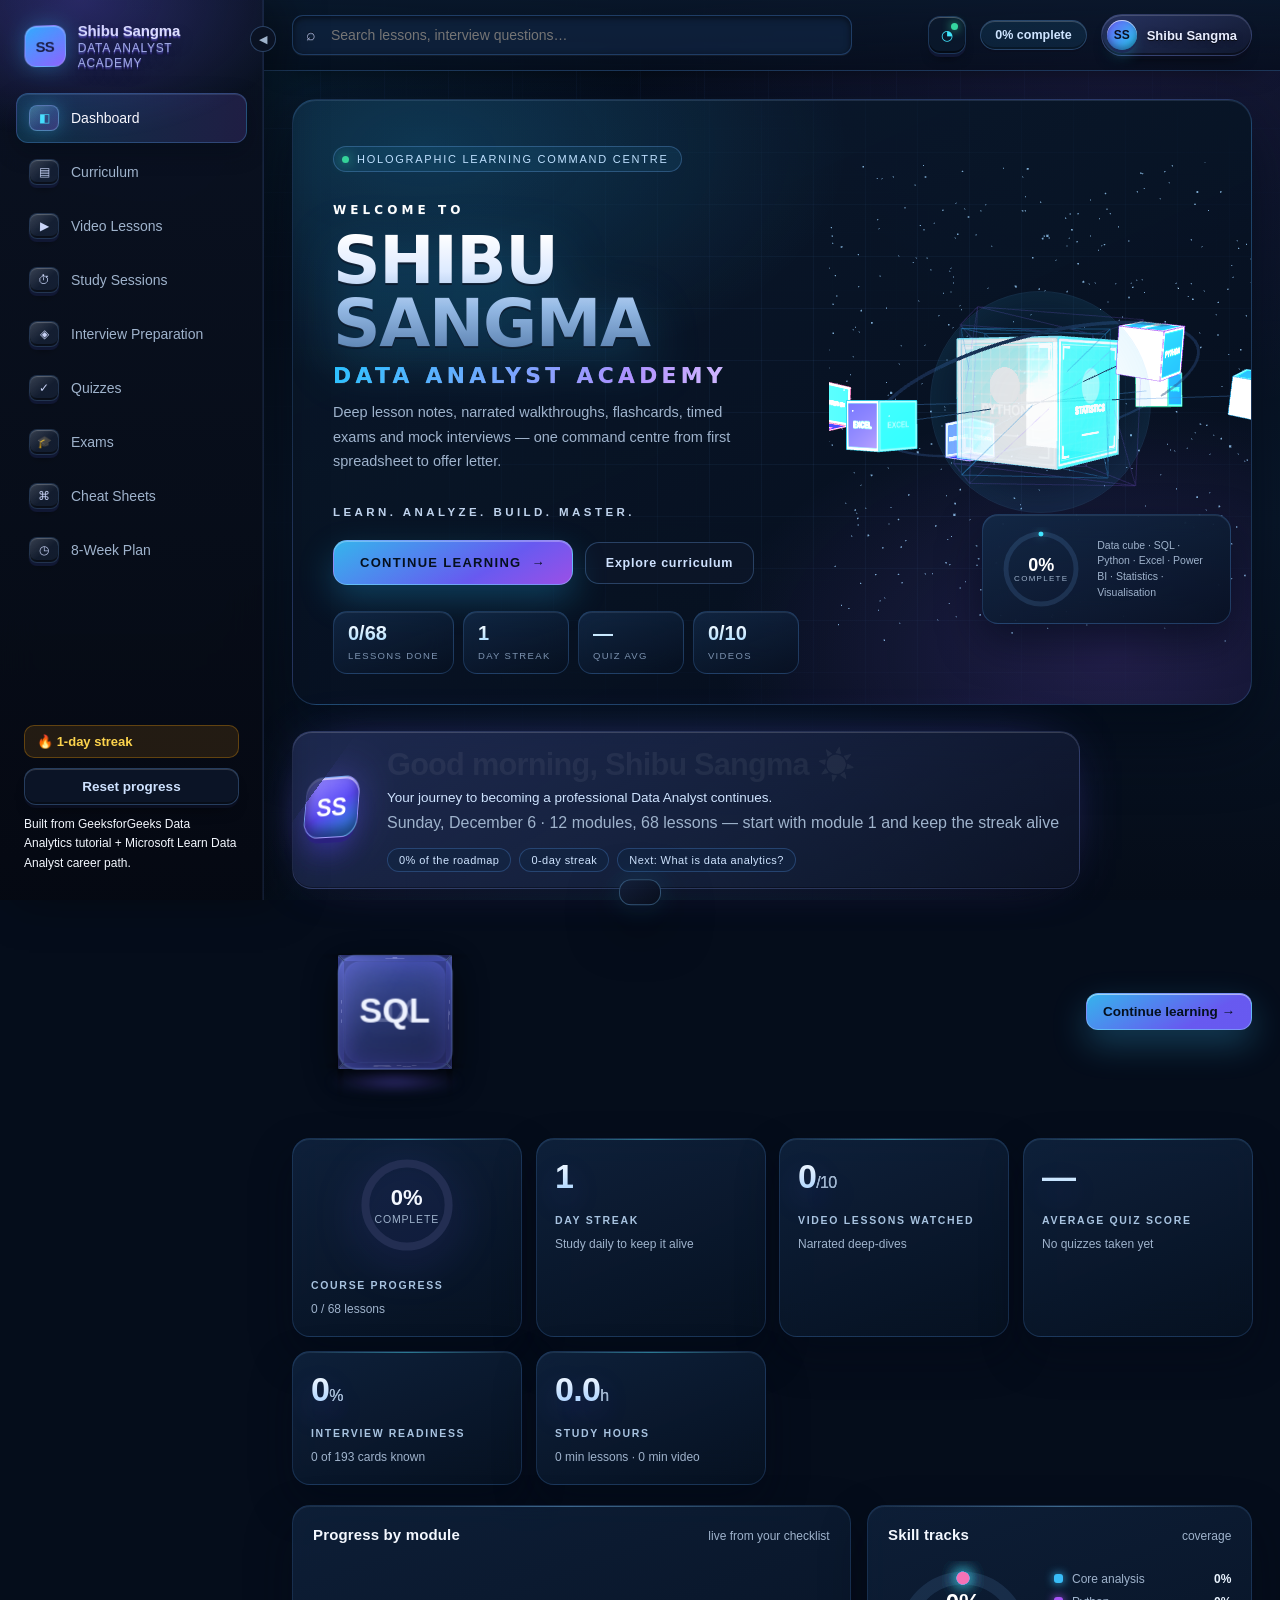
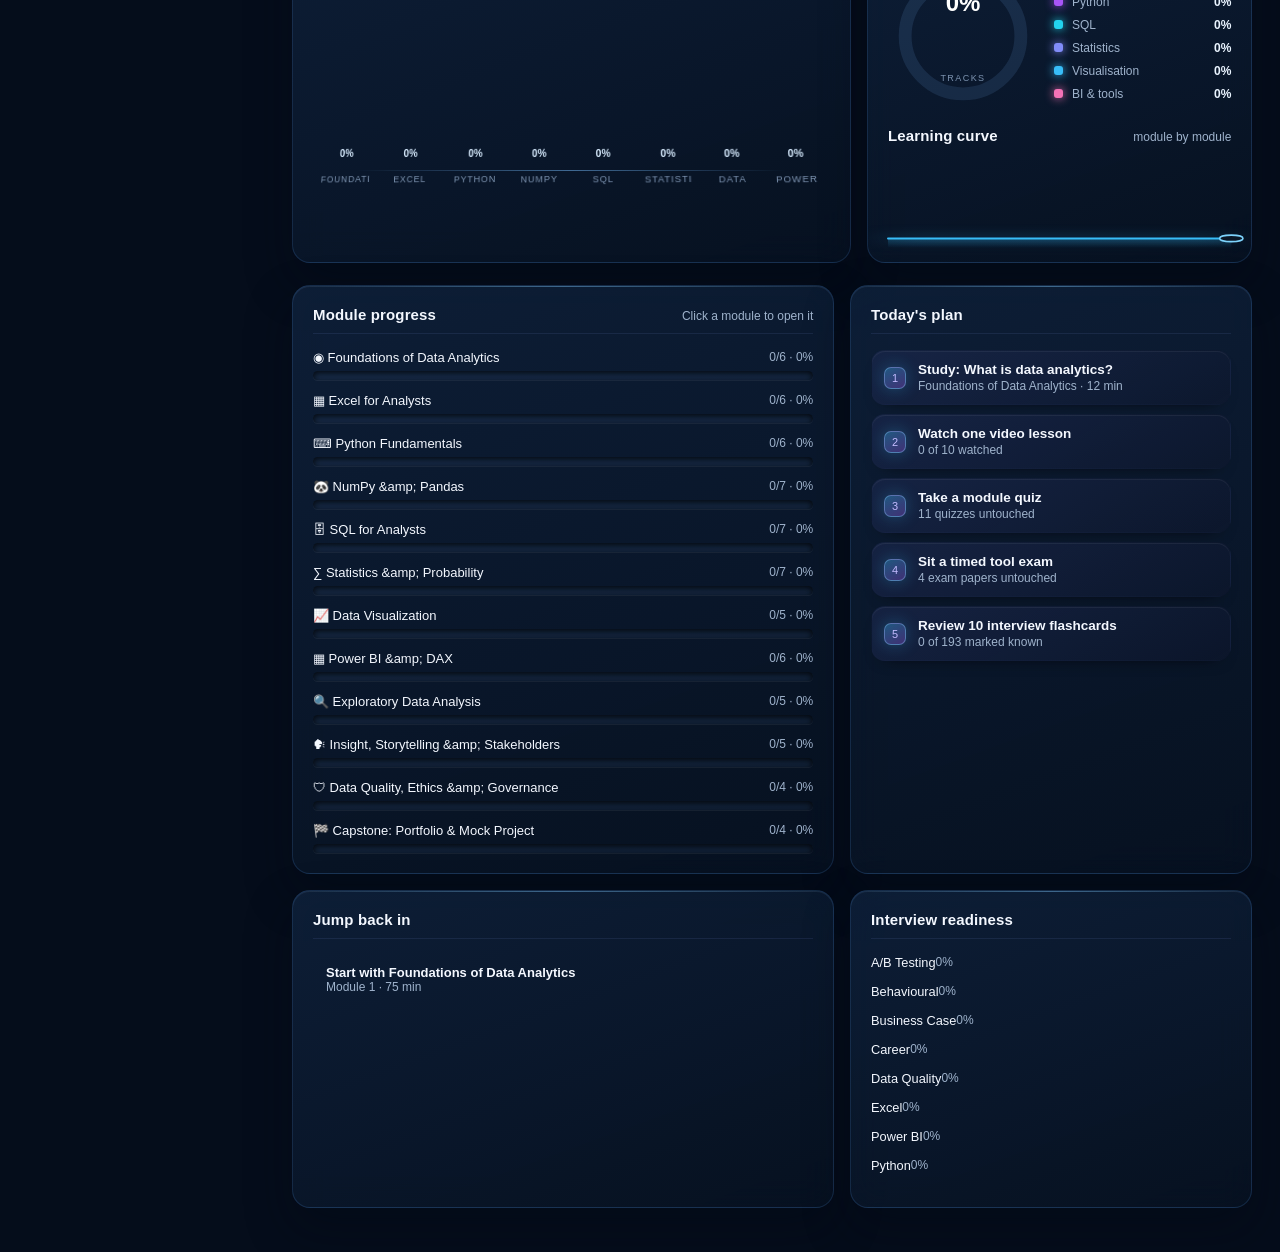
==== commit 376bdc21: "Publish holographic 3D study dashboard Co-authored-by: Lemon Code <hello@lemoncode.ai>" ====
--- a/study/index.html
+++ b/study/index.html
@@ -8,6 +8,7 @@
 <link rel="stylesheet" href="assets/styles.css?v=5" />
     <link rel="stylesheet" href="assets/fx3d.css?v=3" />
   <link rel="stylesheet" href="assets/premium.css?v=1" />
+  <link rel="stylesheet" href="assets/holo.css?v=1" />
 <link rel="icon" href="data:image/svg+xml,<svg xmlns='http://www.w3.org/2000/svg' viewBox='0 0 100 100'><text y='.9em' font-size='90'>📊</text></svg>" />
 </head>
 <body>
@@ -16,10 +17,10 @@
   <!-- ============ SIDEBAR ============ -->
   <aside class="sidebar" id="sidebar">
     <div class="brand">
-      <div class="brand-mark">DA</div>
+      <div class="brand-mark">SS</div>
       <div class="brand-text">
-        <strong class="brand-3d">Data Analyst</strong>
-        <span class="brand-3d">Academy</span>
+        <strong class="brand-3d">Shibu Sangma</strong>
+        <span class="brand-3d">Data Analyst Academy</span>
       </div>
     </div>
 
@@ -34,10 +35,10 @@
         <span class="ico">▶</span> Video Lessons
       </a>
       <a href="#sessions" class="nav-item" data-view="sessions">
-        <span class="ico">⏱</span> 20-Min Sessions
+        <span class="ico">⏱</span> Study Sessions
       </a>
       <a href="#interview" class="nav-item" data-view="interview">
-        <span class="ico">◈</span> Interview Prep
+        <span class="ico">◈</span> Interview Preparation
       </a>
       <a href="#quiz" class="nav-item" data-view="quiz">
         <span class="ico">✓</span> Quizzes
@@ -79,6 +80,11 @@
         <div class="search-results" id="searchResults"></div>
       </div>
       <div class="topbar-right">
+        <button class="icon-btn holo-notif" id="notifBtn" type="button" aria-label="Notifications" aria-expanded="false">◔<span class="notif-dot" id="notifDot" hidden></span></button>
+        <div class="notif-panel" id="notifPanel" hidden>
+          <h3>Study queue</h3>
+          <div id="notifList" class="notif-list"></div>
+        </div>
         <div class="pill" id="overallPill">0% complete</div>
         <div class="profile-chip" id="profileChip" title="Shibu Sangma">
           <span class="avatar" id="profileAvatar">SS</span>
@@ -91,25 +97,39 @@
 
       <!-- DASHBOARD -->
       <section class="view" id="view-dashboard">
-        <div class="hero">
+        <div class="hero holo-hero">
           <div class="hero-copy">
-            <span class="hero-kicker"><i></i> Data Analyst Academy · learn by building</span>
-            <h1>Welcome to Data Analyst Academy</h1>
-            <p class="hero-sub">Deep lesson notes, narrated video walkthroughs, flashcards and timed mock interviews — one workspace from first spreadsheet to offer letter.</p>
-            <div class="hero-name">Shibu Sangma</div>
-            <div class="hero-tagline">Learn · Analyze · Build · Master</div>
+            <span class="hero-kicker"><i></i> Holographic learning command centre</span>
+            <h1 class="hero-title">
+              <span class="hero-eyebrow">Welcome to</span>
+              <span class="hero-metal">Shibu Sangma</span>
+              <span class="hero-platform">Data Analyst Academy</span>
+            </h1>
+            <p class="hero-sub">Deep lesson notes, narrated walkthroughs, flashcards, timed exams and mock interviews — one command centre from first spreadsheet to offer letter.</p>
+            <div class="hero-tagline">Learn. Analyze. Build. Master.</div>
             <div class="hero-actions">
               <button class="btn-hero" id="heroContinue" type="button">Continue learning <span class="arw">&rarr;</span></button>
-              <button class="btn-ghost-glass" id="heroPlan" type="button">Today's plan</button>
-              <button class="btn-ghost-glass" id="heroInterview" type="button">Mock interview</button>
-            </div>
-          </div>
-          <div class="hero-scene" id="heroScene" aria-hidden="true"></div>
-          <div class="hero-kpis">
-            <div class="hero-kpi"><b id="heroKpiLessons">0/0</b><span>Lessons done</span></div>
-            <div class="hero-kpi"><b id="heroKpiStreak">0</b><span>Day streak</span></div>
-            <div class="hero-kpi"><b id="heroKpiQuiz">&mdash;</b><span>Quiz avg</span></div>
-            <div class="hero-kpi"><b id="heroKpiVideos">0/0</b><span>Videos</span></div>
+              <button class="btn-ghost-glass" id="heroExplore" type="button">Explore curriculum</button>
+            </div>
+            <div class="hero-kpis">
+              <div class="hero-kpi"><b id="heroKpiLessons">0/0</b><span>Lessons done</span></div>
+              <div class="hero-kpi"><b id="heroKpiStreak">0</b><span>Day streak</span></div>
+              <div class="hero-kpi"><b id="heroKpiQuiz">&mdash;</b><span>Quiz avg</span></div>
+              <div class="hero-kpi"><b id="heroKpiVideos">0/0</b><span>Videos</span></div>
+            </div>
+          </div>
+          <div class="hero-stage">
+            <div class="hero-scene" id="heroScene" aria-hidden="true"></div>
+            <div class="hero-ring-card">
+              <div class="hero-ring" id="heroRing">
+                <svg viewBox="0 0 120 120" aria-hidden="true">
+                  <circle class="hr-track" cx="60" cy="60" r="50"></circle>
+                  <circle class="hr-fill" id="heroRingFg" cx="60" cy="60" r="50"></circle>
+                </svg>
+                <div class="hero-ring-label"><b id="heroRingPct">0%</b><span>complete</span></div>
+              </div>
+              <p class="hero-ring-caption">Data cube · SQL · Python · Excel · Power BI · Statistics · Visualisation</p>
+            </div>
           </div>
         </div>
         <div class="view-head">
@@ -117,7 +137,13 @@
             <div class="greet-badge" id="greetBadge" aria-hidden="true">S</div>
             <div class="greet-copy">
               <h1 class="greet-3d" id="greetTitle"><span class="greet-w">Good</span> <span class="greet-w">to</span> <span class="greet-w">see</span> <span class="greet-w">you</span> 👋</h1>
+              <p class="welcome-line">Your journey to becoming a professional Data Analyst continues.</p>
               <p class="muted" id="dashSubtitle">Your data analyst roadmap, all in one place.</p>
+              <div class="welcome-chips">
+                <span class="w-chip" id="wChipPct">0% complete</span>
+                <span class="w-chip" id="wChipStreak">0-day streak</span>
+                <span class="w-chip" id="wChipNext">Next: —</span>
+              </div>
             </div>
           </div>
           <button class="btn btn-primary" id="continueBtn">Continue learning →</button>
@@ -149,6 +175,18 @@
             <div class="stat-big" id="statQuiz">—</div>
             <p class="stat-title">Average quiz score</p>
             <p class="muted tiny" id="quizCountLabel">No quizzes taken yet</p>
+          </div>
+
+          <div class="stat-card">
+            <div class="stat-big" id="statReadiness">0<span class="small">%</span></div>
+            <p class="stat-title">Interview readiness</p>
+            <p class="muted tiny" id="readinessLabel">0 of 193 cards known</p>
+          </div>
+
+          <div class="stat-card">
+            <div class="stat-big" id="statHours">0<span class="small">h</span></div>
+            <p class="stat-title">Study hours</p>
+            <p class="muted tiny" id="hoursLabel">From completed lessons and videos</p>
           </div>
         </div>
 
@@ -402,6 +440,7 @@
 <script src="assets/app4.js?v=5"></script>
   <script src="assets/fx3d.js?v=2"></script>
   <script src="assets/vendor/three.min.js"></script>
-  <script src="assets/premium.js?v=1"></script>
+  <script src="assets/premium.js?v=2"></script>
+  <script src="assets/holo.js?v=1"></script>
 </body>
 </html>
--- a/study/assets/holo.css
+++ b/study/assets/holo.css
@@ -0,0 +1,444 @@
+/* Data Analyst Academy — holographic design layer.
+   Additive overrides only: no layout logic, state or content lives here. */
+
+:root {
+  --h-bg: #050d1b;
+  --h-bg-2: #09172a;
+  --h-glass: rgba(17, 38, 67, .72);
+  --h-glass-2: rgba(11, 26, 46, .82);
+  --h-blue: #22bfff;
+  --h-cyan: #42e5ff;
+  --h-purple: #9364ff;
+  --h-violet: #b18aff;
+  --h-green: #35d6a0;
+  --h-text: #f4f8ff;
+  --h-muted: #9fb3cc;
+  --h-line: rgba(96, 168, 255, .22);
+  --h-line-strong: rgba(66, 229, 255, .42);
+  --h-radius: 18px;
+  --h-shadow: 0 26px 70px rgba(2, 8, 20, .62);
+  --h-glow-blue: 0 0 34px rgba(34, 191, 255, .28);
+  --h-glow-violet: 0 0 34px rgba(147, 100, 255, .26);
+  --h-ease: cubic-bezier(.22, .68, .16, 1);
+
+  --bg: var(--h-bg);
+  --panel: var(--h-glass);
+  --panel-2: rgba(20, 44, 76, .66);
+  --line: var(--h-line);
+  --text: var(--h-text);
+  --muted: var(--h-muted);
+  --dim: #7d93b0;
+  --brand: var(--h-purple);
+  --brand-2: var(--h-cyan);
+  --radius: var(--h-radius);
+}
+
+body {
+  background:
+    radial-gradient(900px 620px at 12% -8%, rgba(34, 191, 255, .13), transparent 60%),
+    radial-gradient(820px 620px at 88% 4%, rgba(147, 100, 255, .13), transparent 62%),
+    radial-gradient(700px 700px at 50% 108%, rgba(66, 229, 255, .07), transparent 66%),
+    linear-gradient(180deg, var(--h-bg) 0%, var(--h-bg-2) 58%, #050c18 100%);
+  background-attachment: fixed;
+  color: var(--h-text);
+}
+
+/* ---------------------------------------------------------------- header */
+.topbar {
+  background: linear-gradient(180deg, rgba(9, 23, 42, .9), rgba(5, 13, 27, .72));
+  border-bottom: 1px solid var(--h-line);
+  backdrop-filter: blur(18px);
+}
+.holo-notif {
+  position: relative;
+  border-radius: 12px;
+  border: 1px solid var(--h-line);
+  background: var(--h-glass-2);
+  color: var(--h-cyan);
+}
+.holo-notif:hover { border-color: var(--h-line-strong); box-shadow: var(--h-glow-blue); }
+.notif-dot {
+  position: absolute; top: 6px; right: 7px;
+  width: 7px; height: 7px; border-radius: 50%;
+  background: var(--h-green);
+  box-shadow: 0 0 10px var(--h-green);
+}
+.notif-panel {
+  position: absolute;
+  top: 58px; right: 18px;
+  width: min(340px, calc(100vw - 36px));
+  padding: 16px 16px 12px;
+  border-radius: 16px;
+  background: linear-gradient(160deg, rgba(17, 38, 67, .96), rgba(6, 16, 32, .97));
+  border: 1px solid var(--h-line-strong);
+  box-shadow: var(--h-shadow), var(--h-glow-blue);
+  z-index: 60;
+}
+.notif-panel h3 {
+  font-size: 11px; letter-spacing: .16em; text-transform: uppercase;
+  color: var(--h-cyan); margin-bottom: 10px;
+}
+.notif-list { display: grid; gap: 8px; }
+.notif-item {
+  display: flex; gap: 10px; align-items: flex-start;
+  padding: 9px 10px;
+  border-radius: 11px;
+  border: 1px solid rgba(96, 168, 255, .16);
+  background: rgba(12, 28, 50, .7);
+  font-size: 12.5px; color: var(--h-text); line-height: 1.4;
+  cursor: pointer;
+  transition: border-color .2s var(--h-ease), transform .2s var(--h-ease);
+}
+.notif-item:hover { border-color: var(--h-line-strong); transform: translateY(-1px); }
+.notif-item i { color: var(--h-cyan); font-style: normal; }
+.notif-item span { color: var(--h-muted); }
+.notif-empty { font-size: 12.5px; color: var(--h-muted); }
+
+/* ------------------------------------------------------------------ hero */
+.holo-hero {
+  background:
+    radial-gradient(680px 380px at 14% 8%, rgba(34, 191, 255, .18), transparent 62%),
+    radial-gradient(620px 400px at 86% 92%, rgba(147, 100, 255, .20), transparent 64%),
+    linear-gradient(155deg, rgba(11, 26, 46, .95), rgba(5, 13, 27, .97));
+  border: 1px solid var(--h-line);
+  box-shadow: var(--h-shadow), inset 0 1px 0 rgba(180, 214, 255, .12);
+  grid-template-columns: minmax(0, 1fr) minmax(300px, 44%);
+}
+.holo-hero::before {
+  background-image:
+    linear-gradient(rgba(110, 170, 255, .07) 1px, transparent 1px),
+    linear-gradient(90deg, rgba(110, 170, 255, .07) 1px, transparent 1px);
+  background-size: 52px 52px;
+  mask-image: radial-gradient(ellipse 78% 88% at 62% 50%, #000 6%, transparent 76%);
+  -webkit-mask-image: radial-gradient(ellipse 78% 88% at 62% 50%, #000 6%, transparent 76%);
+}
+
+.holo-hero .hero-copy {
+  padding: 46px 18px 30px 40px;
+  display: flex; flex-direction: column; align-items: flex-start;
+}
+.hero-title { margin: 14px 0 18px; display: block; line-height: 1; }
+.hero-eyebrow {
+  display: block;
+  font-family: "Space Grotesk", "Inter", system-ui, sans-serif;
+  font-size: 12px; font-weight: 600;
+  letter-spacing: .34em; text-transform: uppercase;
+  color: var(--h-cyan);
+  margin-bottom: 12px;
+}
+.hero-metal {
+  display: block;
+  font-family: "Space Grotesk", "Inter", system-ui, sans-serif;
+  font-size: clamp(38px, 5.4vw, 66px);
+  font-weight: 800;
+  letter-spacing: -.02em;
+  line-height: .96;
+  background: linear-gradient(180deg, #ffffff 4%, #dbe9ff 34%, #8fb6e4 62%, #4d76a8 100%);
+  -webkit-background-clip: text; background-clip: text;
+  -webkit-text-fill-color: transparent;
+  filter: drop-shadow(0 2px 0 rgba(10, 26, 46, .9)) drop-shadow(0 14px 26px rgba(34, 191, 255, .28));
+}
+.hero-platform {
+  display: block;
+  margin-top: 10px;
+  font-family: "Space Grotesk", "Inter", system-ui, sans-serif;
+  font-size: clamp(15px, 1.7vw, 22px);
+  font-weight: 600;
+  letter-spacing: .20em;
+  text-transform: uppercase;
+  background: linear-gradient(96deg, var(--h-blue), var(--h-violet) 62%, #e7d9ff);
+  -webkit-background-clip: text; background-clip: text;
+  -webkit-text-fill-color: transparent;
+}
+.holo-hero .hero-sub { max-width: 52ch; font-size: 14.5px; line-height: 1.7; color: var(--h-muted); }
+.holo-hero .hero-tagline {
+  margin: 14px 0 22px;
+  font-size: 11.5px; font-weight: 700;
+  letter-spacing: .30em; text-transform: uppercase;
+  color: #cfe4ff;
+  opacity: .92;
+}
+.holo-hero .hero-kpis {
+  position: static;
+  margin-top: 26px;
+  padding: 0;
+  gap: 9px;
+}
+.holo-hero .hero-kpi {
+  border-radius: 14px;
+  border: 1px solid rgba(96, 168, 255, .22);
+  background: linear-gradient(160deg, rgba(20, 44, 76, .72), rgba(6, 16, 32, .62));
+  backdrop-filter: blur(14px);
+  box-shadow: inset 0 1px 0 rgba(190, 224, 255, .10);
+  transition: transform .24s var(--h-ease), border-color .24s var(--h-ease);
+}
+.holo-hero .hero-kpi:hover { transform: translateY(-2px); border-color: var(--h-line-strong); }
+.holo-hero .hero-kpi b {
+  background: linear-gradient(180deg, #ffffff, #9fd8ff);
+  -webkit-background-clip: text; background-clip: text; -webkit-text-fill-color: transparent;
+}
+
+.hero-stage {
+  position: relative;
+  min-height: 480px;
+  display: block;
+}
+.hero-stage .hero-scene { min-height: 480px; height: 100%; }
+.hero-stage .hero-scene::after { width: 52%; border-color: rgba(96, 190, 255, .14); }
+
+.hero-ring-card {
+  position: absolute;
+  right: 20px; bottom: 18px;
+  display: flex; align-items: center; gap: 14px;
+  padding: 12px 16px;
+  border-radius: 16px;
+  border: 1px solid var(--h-line);
+  background: linear-gradient(160deg, rgba(19, 42, 72, .86), rgba(6, 16, 32, .8));
+  backdrop-filter: blur(16px);
+  box-shadow: inset 0 1px 0 rgba(190, 224, 255, .10), 0 18px 40px rgba(2, 8, 20, .5);
+  max-width: calc(100% - 40px);
+}
+.hero-ring { position: relative; width: 84px; height: 84px; flex: 0 0 auto; }
+.hero-ring svg { width: 100%; height: 100%; transform: rotate(-90deg); }
+.hero-ring circle { fill: none; stroke-width: 7; stroke-linecap: round; }
+.hr-track { stroke: rgba(120, 180, 255, .14); }
+.hr-fill {
+  stroke: url(#pgGrad);
+  stroke: var(--h-cyan);
+  stroke-dasharray: 314.16;
+  stroke-dashoffset: 314.16;
+  filter: drop-shadow(0 0 6px rgba(66, 229, 255, .55));
+  transition: stroke-dashoffset 1s var(--h-ease);
+}
+.hero-ring-label {
+  position: absolute; inset: 0;
+  display: grid; place-content: center; text-align: center;
+}
+.hero-ring-label b { font-size: 18px; font-weight: 800; color: #fff; line-height: 1; }
+.hero-ring-label span { font-size: 8px; letter-spacing: .16em; text-transform: uppercase; color: var(--h-muted); }
+.hero-ring-caption {
+  max-width: 20ch;
+  font-size: 10.5px; line-height: 1.5; color: var(--h-muted);
+}
+
+/* ------------------------------------------------------- welcome + chips */
+.welcome-line { font-size: 13.5px; color: #cfe4ff; margin-top: 2px; }
+.welcome-chips { display: flex; flex-wrap: wrap; gap: 8px; margin-top: 12px; }
+.w-chip {
+  display: inline-flex; align-items: center; gap: 6px;
+  padding: 5px 11px;
+  border-radius: 999px;
+  border: 1px solid rgba(96, 168, 255, .26);
+  background: rgba(17, 38, 67, .6);
+  font-size: 11px; letter-spacing: .04em; color: #cfe4ff;
+  backdrop-filter: blur(10px);
+}
+.w-chip.ready { border-color: rgba(53, 214, 160, .44); color: #b8f5e0; }
+
+/* --------------------------------------------------------------- stat grid */
+.stat-grid {
+  display: grid;
+  grid-template-columns: repeat(auto-fit, minmax(188px, 1fr));
+  gap: 14px;
+}
+.stat-card {
+  position: relative;
+  padding: 18px 18px 16px;
+  border-radius: var(--h-radius);
+  border: 1px solid rgba(96, 168, 255, .18);
+  background: linear-gradient(158deg, rgba(17, 38, 67, .78), rgba(7, 18, 34, .82));
+  backdrop-filter: blur(18px);
+  box-shadow: inset 0 1px 0 rgba(190, 224, 255, .09), 0 18px 40px rgba(2, 8, 20, .38);
+  transform-style: preserve-3d;
+  transition: transform .3s var(--h-ease), box-shadow .3s var(--h-ease), border-color .3s var(--h-ease);
+}
+.stat-card::after {
+  content: "";
+  position: absolute; left: 16px; right: 16px; top: 0; height: 1px;
+  background: linear-gradient(90deg, transparent, rgba(66, 229, 255, .75), transparent);
+  opacity: .55; transition: opacity .3s var(--h-ease);
+}
+.stat-card:hover {
+  transform: translateY(-4px);
+  border-color: var(--h-line-strong);
+  box-shadow: inset 0 1px 0 rgba(190, 224, 255, .14), 0 26px 54px rgba(2, 8, 20, .5), var(--h-glow-blue);
+}
+.stat-card:hover::after { opacity: 1; }
+.stat-card .stat-big {
+  font-size: 34px; font-weight: 800; letter-spacing: -.02em;
+  font-variant-numeric: tabular-nums;
+  background: linear-gradient(180deg, #ffffff, #a6d6ff);
+  -webkit-background-clip: text; background-clip: text; -webkit-text-fill-color: transparent;
+}
+.stat-card .stat-big .small { font-size: 16px; color: var(--h-muted); -webkit-text-fill-color: var(--h-muted); }
+.stat-card .stat-title {
+  margin-top: 10px;
+  font-size: 10.5px; font-weight: 600;
+  letter-spacing: .16em; text-transform: uppercase;
+  color: #a8c3e0;
+}
+.stat-card .ring { width: 96px; height: 96px; margin-bottom: 8px; }
+.stat-card .stat-strip {
+  position: absolute; left: 0; top: 0; bottom: 0; width: 3px;
+  border-radius: 3px 0 0 3px;
+  background: linear-gradient(180deg, var(--h-cyan), var(--h-purple));
+  opacity: .5;
+}
+
+/* ------------------------------------------------------------ glass panels */
+.panel {
+  border-radius: var(--h-radius);
+  border: 1px solid rgba(96, 168, 255, .16);
+  background: linear-gradient(160deg, rgba(17, 38, 67, .70), rgba(7, 18, 34, .76));
+  backdrop-filter: blur(16px);
+  box-shadow: inset 0 1px 0 rgba(190, 224, 255, .08), 0 20px 46px rgba(2, 8, 20, .36);
+}
+.panel-head h2, .viz-head h2 { letter-spacing: .01em; }
+
+/* --------------------------------------------------------------- modules */
+.module-card {
+  position: relative;
+  border-radius: var(--h-radius) !important;
+  border: 1px solid rgba(96, 168, 255, .18) !important;
+  background: linear-gradient(158deg, rgba(19, 42, 72, .82), rgba(7, 18, 34, .84)) !important;
+  backdrop-filter: blur(16px);
+  box-shadow: inset 0 1px 0 rgba(190, 224, 255, .09), 0 16px 36px rgba(2, 8, 20, .34) !important;
+  transform-style: preserve-3d;
+  transition: transform .3s var(--h-ease), border-color .3s var(--h-ease), box-shadow .3s var(--h-ease) !important;
+}
+.module-card::before {
+  content: "";
+  position: absolute; inset: 0;
+  border-radius: inherit;
+  background: radial-gradient(260px 180px at var(--mx, 50%) var(--my, 0%), rgba(66, 229, 255, .14), transparent 70%);
+  opacity: 0; transition: opacity .3s var(--h-ease);
+  pointer-events: none;
+}
+.module-card:hover {
+  transform: translateY(-5px) rotateX(1.6deg) !important;
+  border-color: var(--h-line-strong) !important;
+  box-shadow: inset 0 1px 0 rgba(190, 224, 255, .14), 0 26px 52px rgba(2, 8, 20, .48), var(--h-glow-blue) !important;
+}
+.module-card:hover::before { opacity: 1; }
+.module-card.done, .module-card[data-p="100"] {
+  border-color: rgba(53, 214, 160, .45) !important;
+  box-shadow: inset 0 1px 0 rgba(53, 214, 160, .18), 0 20px 44px rgba(2, 8, 20, .42), 0 0 30px rgba(53, 214, 160, .16) !important;
+}
+.module-card .module-icon {
+  border-radius: 12px;
+  background: linear-gradient(150deg, rgba(34, 191, 255, .18), rgba(147, 100, 255, .18));
+  border: 1px solid rgba(96, 168, 255, .28);
+  box-shadow: inset 0 1px 0 rgba(255, 255, 255, .12);
+}
+.module-card .bar-fill { background: linear-gradient(90deg, var(--h-cyan), var(--h-purple)) !important; }
+.module-card .module-meta { color: var(--h-muted); }
+
+/* ---------------------------------------------------------------- charts */
+.bar3d .col {
+  background: linear-gradient(180deg, var(--h-cyan), var(--h-blue) 48%, var(--h-purple)) !important;
+  box-shadow: 0 0 22px rgba(34, 191, 255, .30);
+}
+.bar3d .cap { color: #d8ecff; }
+.legend-row b { color: #eaf4ff; }
+.donut .seg { filter: drop-shadow(0 0 7px rgba(66, 229, 255, .38)); }
+.viz-stage { perspective: 900px; }
+
+/* --------------------------------------------------------- misc surfaces */
+.card, .cheat-card, .tv-card, .hi-card, .week-main, .exam-card, .quiz-result, .mock-card {
+  border-radius: var(--h-radius);
+  border: 1px solid rgba(96, 168, 255, .16);
+  background: linear-gradient(158deg, rgba(17, 38, 67, .70), rgba(7, 18, 34, .78));
+  box-shadow: inset 0 1px 0 rgba(190, 224, 255, .07);
+  backdrop-filter: blur(12px);
+}
+.cheat-card, .tv-card, .hi-card, .week-main, .exam-card {
+  transition: transform .26s var(--h-ease), border-color .26s var(--h-ease), box-shadow .26s var(--h-ease);
+}
+.cheat-card:hover, .tv-card:hover, .hi-card:hover, .week-main:hover, .exam-card:hover {
+  transform: translateY(-3px);
+  border-color: var(--h-line-strong);
+  box-shadow: inset 0 1px 0 rgba(190, 224, 255, .12), 0 20px 44px rgba(2, 8, 20, .42);
+}
+.sess-clock, .exam-clock-wrap {
+  border-radius: var(--h-radius);
+  border: 1px solid var(--h-line);
+  background: linear-gradient(160deg, rgba(17, 38, 67, .82), rgba(6, 16, 32, .84));
+  box-shadow: inset 0 1px 0 rgba(190, 224, 255, .1), var(--h-glow-blue);
+}
+.sess-timer { color: #eaf7ff !important; text-shadow: 0 0 22px rgba(66, 229, 255, .35); }
+
+/* --------------------------------------------------------- nav + sidebar */
+.nav-item {
+  border-radius: 12px;
+  transition: background .22s var(--h-ease), color .22s var(--h-ease), transform .22s var(--h-ease);
+}
+.nav-item:hover { background: rgba(34, 191, 255, .09); transform: translateX(2px); }
+.nav-item.active {
+  background: linear-gradient(96deg, rgba(34, 191, 255, .18), rgba(147, 100, 255, .16));
+  border: 1px solid rgba(96, 168, 255, .28);
+  box-shadow: inset 0 1px 0 rgba(190, 224, 255, .12), 0 8px 22px rgba(2, 8, 20, .35);
+}
+.nav-item.active .ico { color: var(--h-cyan); }
+.brand-mark {
+  background: linear-gradient(150deg, var(--h-blue), var(--h-purple)) !important;
+  box-shadow: 0 0 22px rgba(34, 191, 255, .38), inset 0 1px 0 rgba(255, 255, 255, .35) !important;
+}
+
+/* focus + accessibility */
+:where(a, button, input, select, [tabindex]):focus-visible {
+  outline: 2px solid var(--h-cyan);
+  outline-offset: 3px;
+  border-radius: 8px;
+}
+.btn-hero { box-shadow: 0 14px 34px rgba(34, 191, 255, .26), inset 0 1px 0 rgba(255, 255, 255, .28); }
+.btn-hero:hover { box-shadow: 0 18px 42px rgba(34, 191, 255, .38), inset 0 1px 0 rgba(255, 255, 255, .32); }
+
+/* --------------------------------------------------------------- mobile */
+@media (max-width: 1180px) {
+  .holo-hero { grid-template-columns: minmax(0, 1fr) minmax(260px, 40%); }
+  .holo-hero .hero-copy { padding: 40px 14px 24px 30px; }
+  .hero-ring-card { right: 12px; bottom: 12px; padding: 10px 12px; gap: 10px; }
+  .hero-ring { width: 68px; height: 68px; }
+}
+
+@media (max-width: 900px) {
+  .holo-hero {
+    grid-template-columns: 1fr;
+    min-height: 0;
+  }
+  .holo-hero .hero-copy { padding: 34px 22px 8px; }
+  .hero-stage { min-height: 340px; }
+  .hero-stage .hero-scene { min-height: 340px; }
+  .hero-ring-card {
+    position: static;
+    margin: 0 16px 18px;
+    max-width: none;
+    justify-content: center;
+  }
+  .hero-ring-caption { max-width: 26ch; }
+}
+
+@media (max-width: 700px) {
+  .hero-metal { font-size: clamp(30px, 9vw, 44px); }
+  .hero-platform { font-size: 13px; letter-spacing: .14em; }
+  .hero-eyebrow { font-size: 10px; letter-spacing: .26em; }
+  .holo-hero .hero-sub { font-size: 13.5px; }
+  .holo-hero .hero-kpis { width: 100%; }
+  .holo-hero .hero-kpi { flex: 1 1 44%; min-width: 0; padding: 9px 11px; }
+  .holo-hero .hero-kpi b { font-size: 17px; }
+  .hero-stage { min-height: 280px; }
+  .hero-stage .hero-scene { min-height: 280px; }
+  .stat-grid { grid-template-columns: repeat(2, minmax(0, 1fr)); gap: 10px; }
+  .stat-card { padding: 14px 14px 13px; }
+  .stat-card .stat-big { font-size: 26px; }
+  .stat-card .ring { width: 78px; height: 78px; }
+  .welcome-line { font-size: 12.5px; }
+  .notif-panel { right: 10px; top: 54px; }
+  .module-card:hover, .stat-card:hover { transform: none !important; }
+}
+
+@media (prefers-reduced-motion: reduce) {
+  .hr-fill { transition: none; }
+  .stat-card, .module-card, .cheat-card, .tv-card, .hi-card, .week-main, .exam-card, .nav-item { transition: none !important; }
+  .stat-card:hover, .module-card:hover, .nav-item:hover { transform: none !important; }
+}
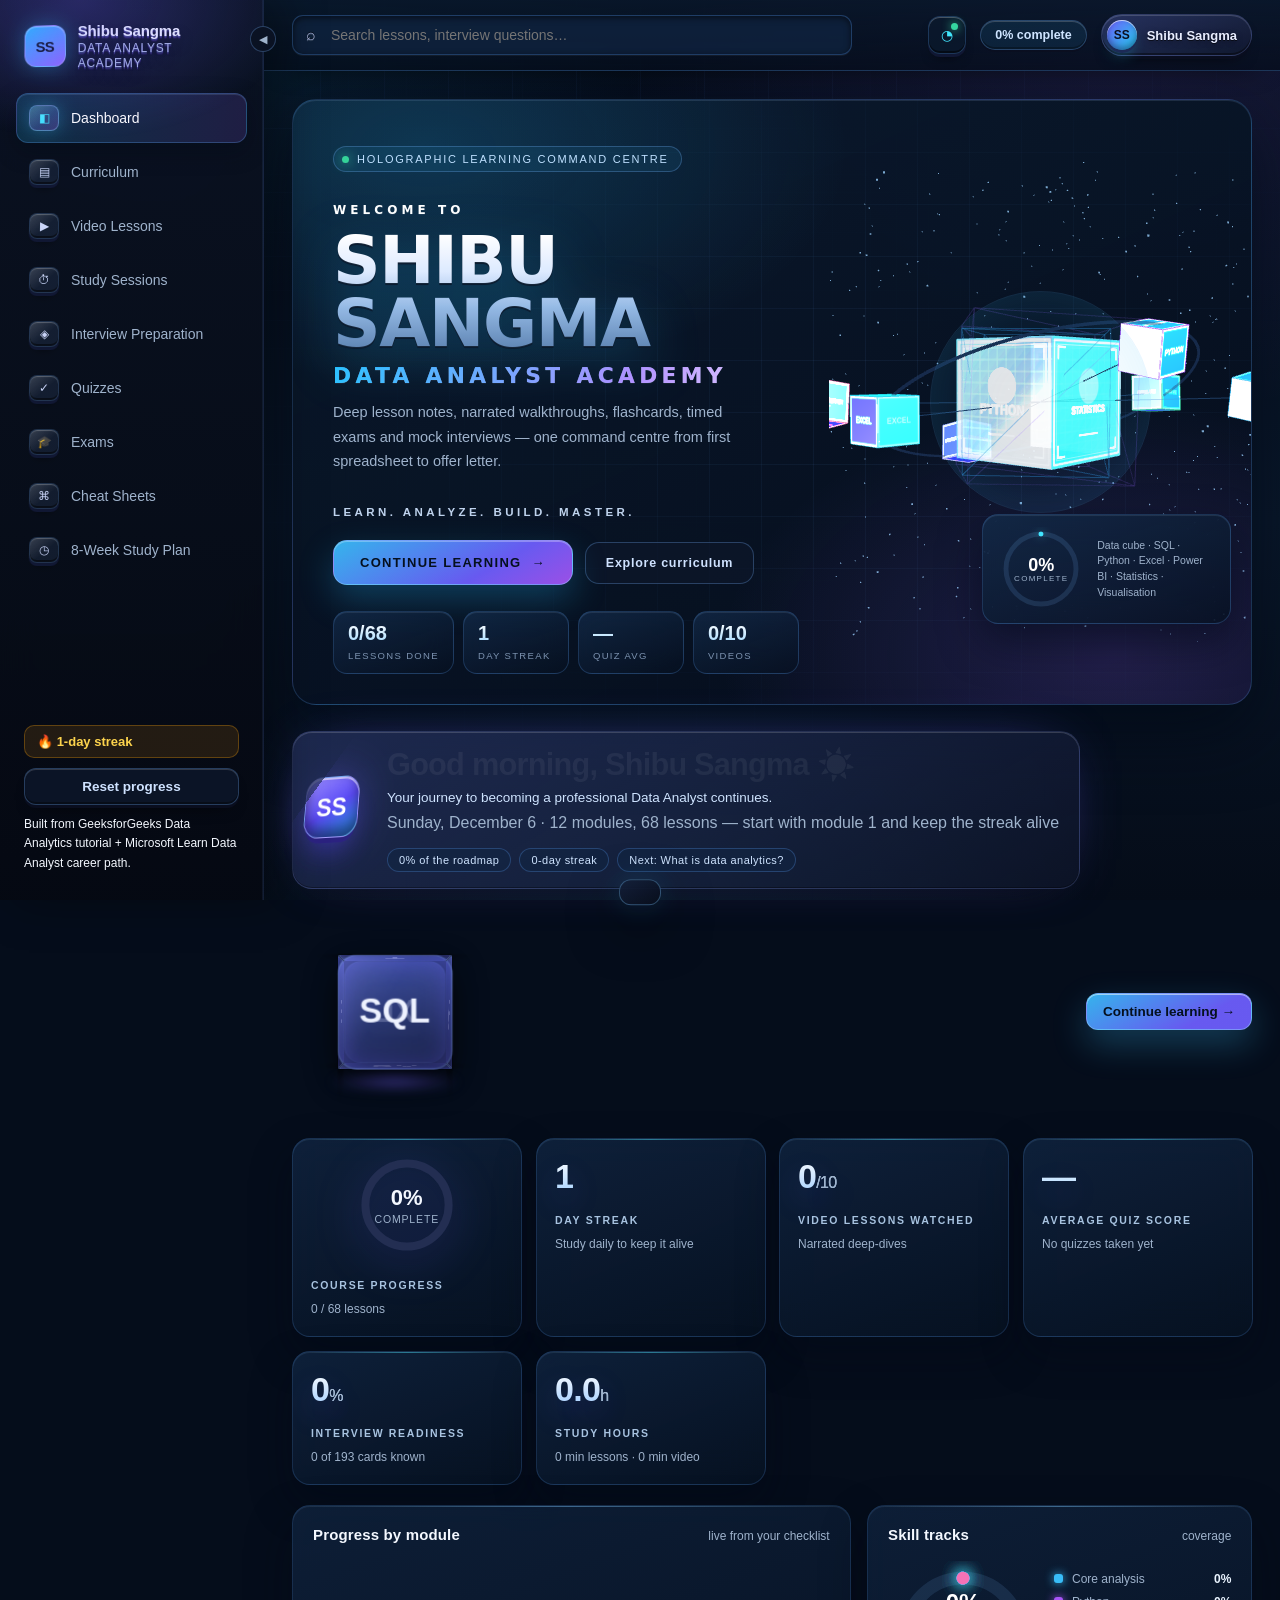
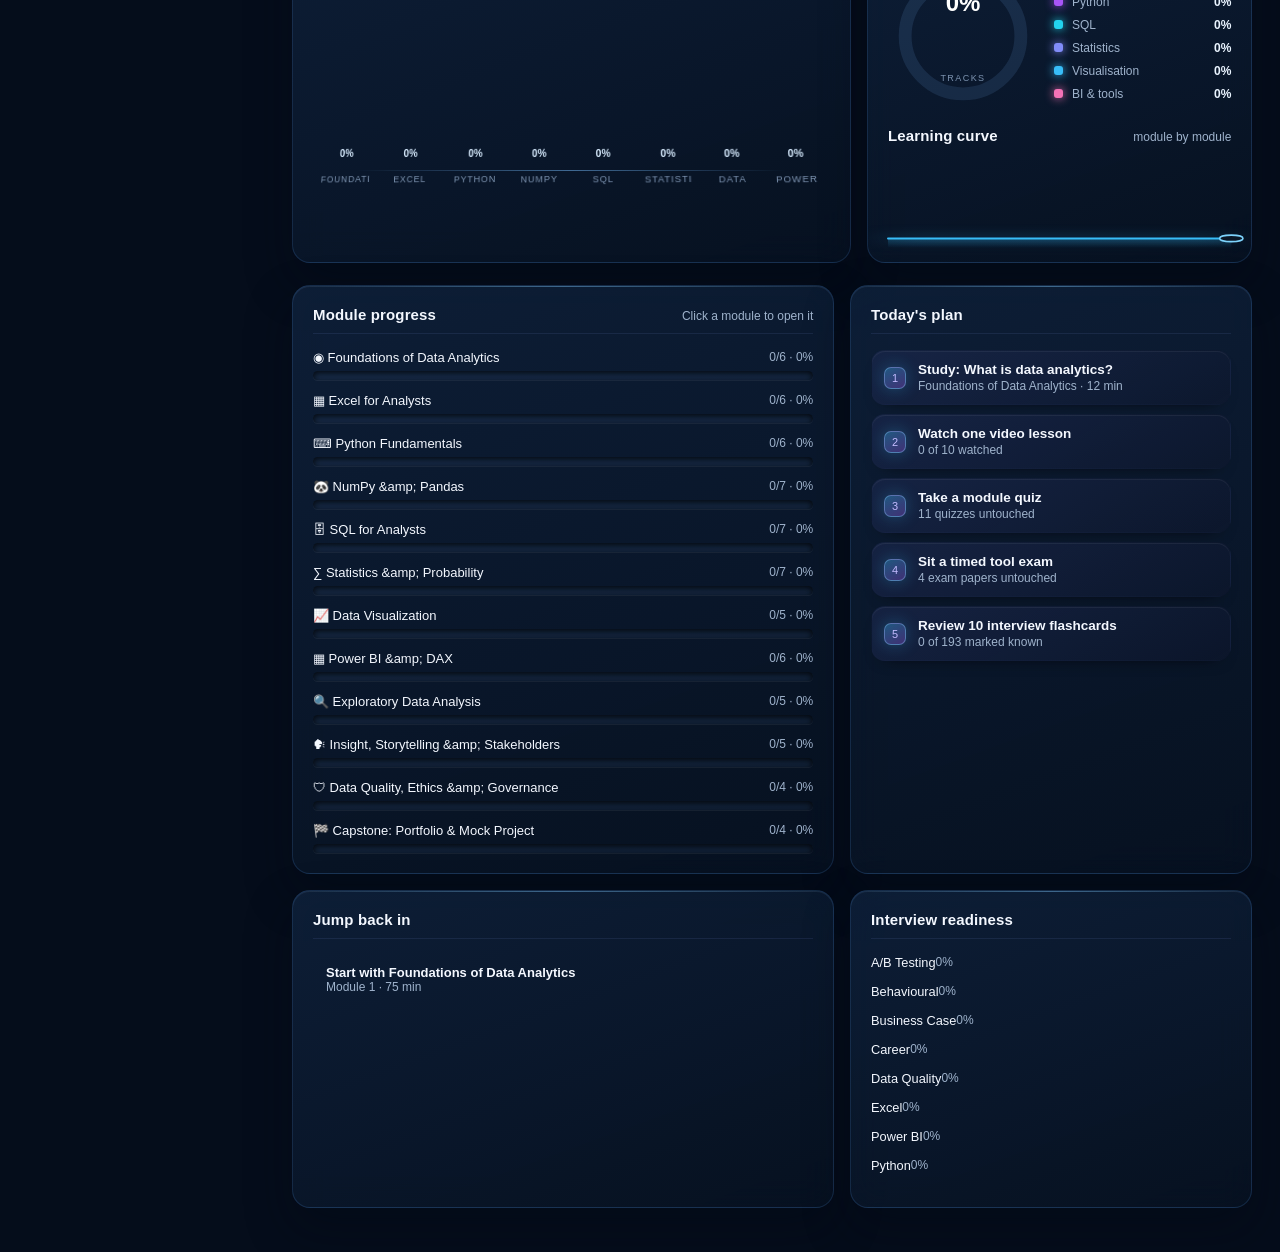
==== commit 72efeca2: "Align roadmap nav label with the brief Co-authored-by: Lemon Code <hello@lemoncode.ai>" ====
--- a/study/index.html
+++ b/study/index.html
@@ -50,7 +50,7 @@
         <span class="ico">⌘</span> Cheat Sheets
       </a>
       <a href="#roadmap" class="nav-item" data-view="roadmap">
-        <span class="ico">◷</span> 8-Week Plan
+        <span class="ico">◷</span> 8-Week Study Plan
       </a>
     </nav>
 
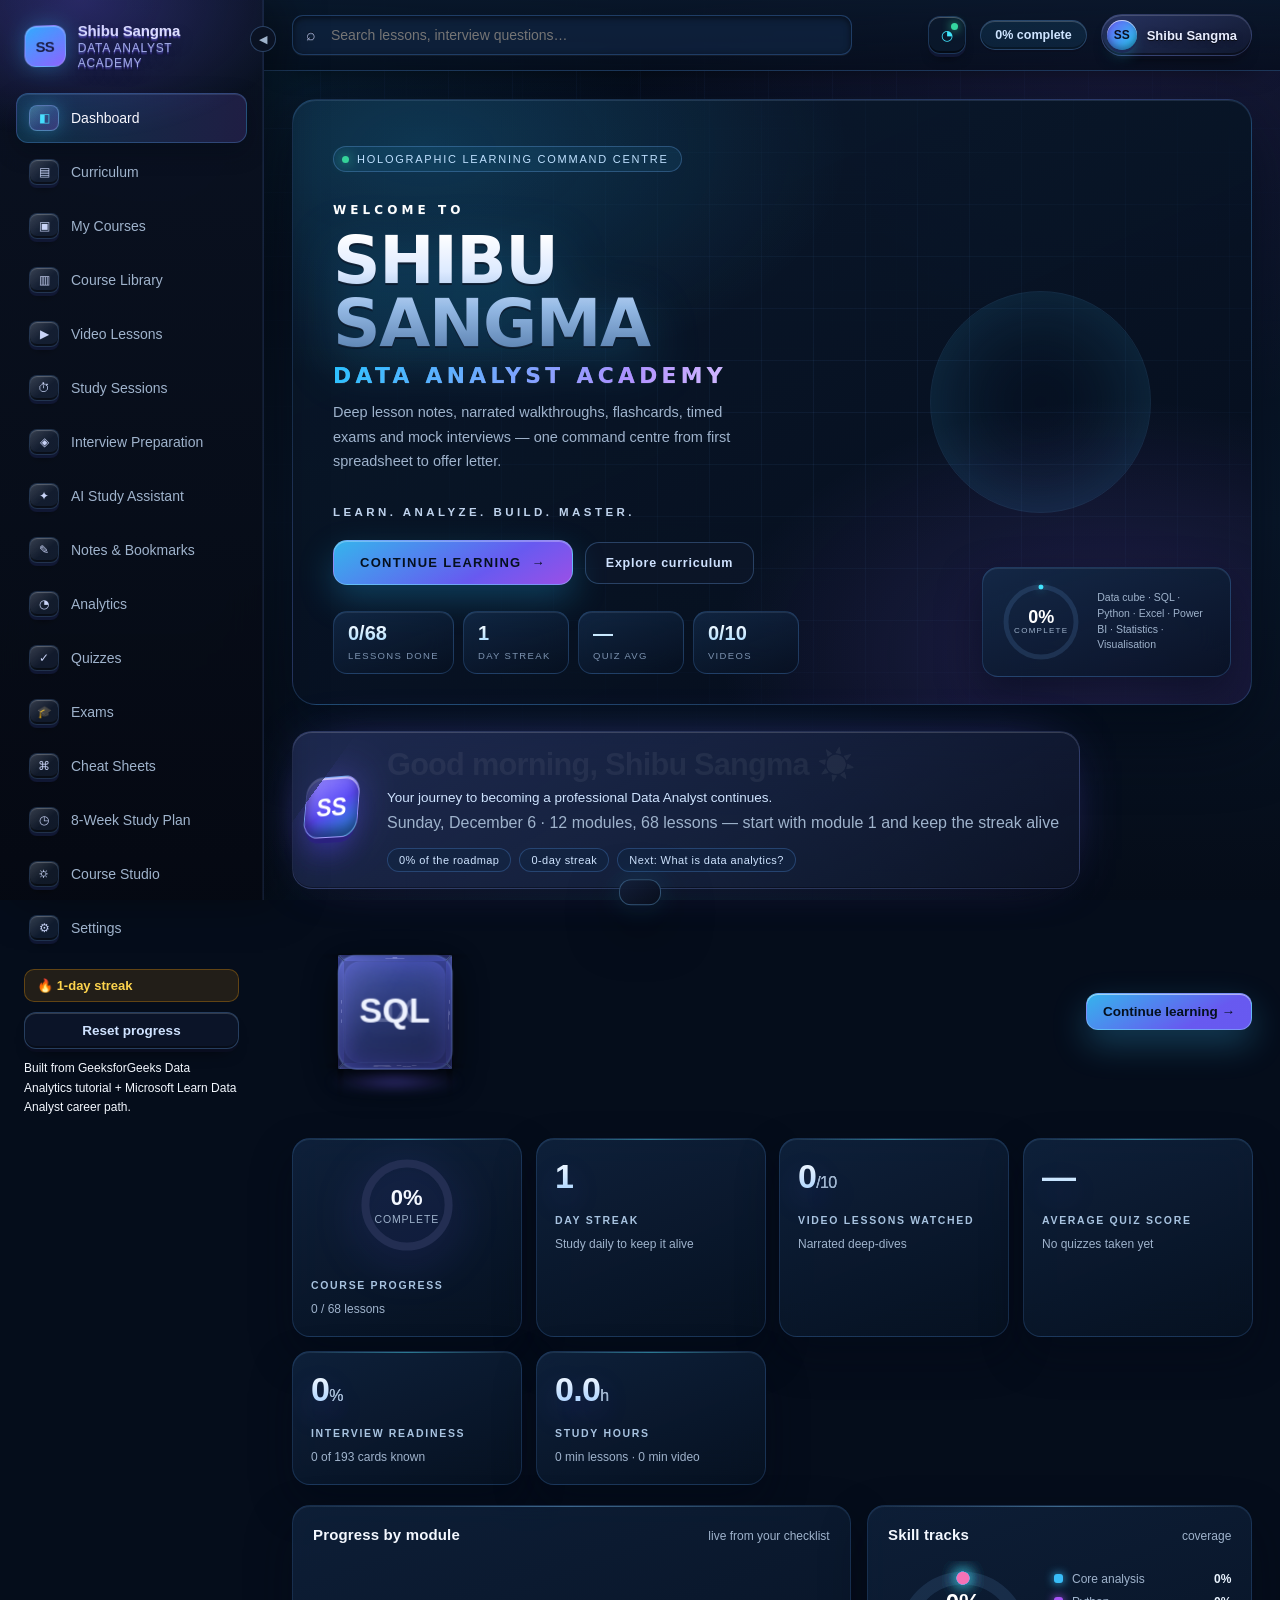
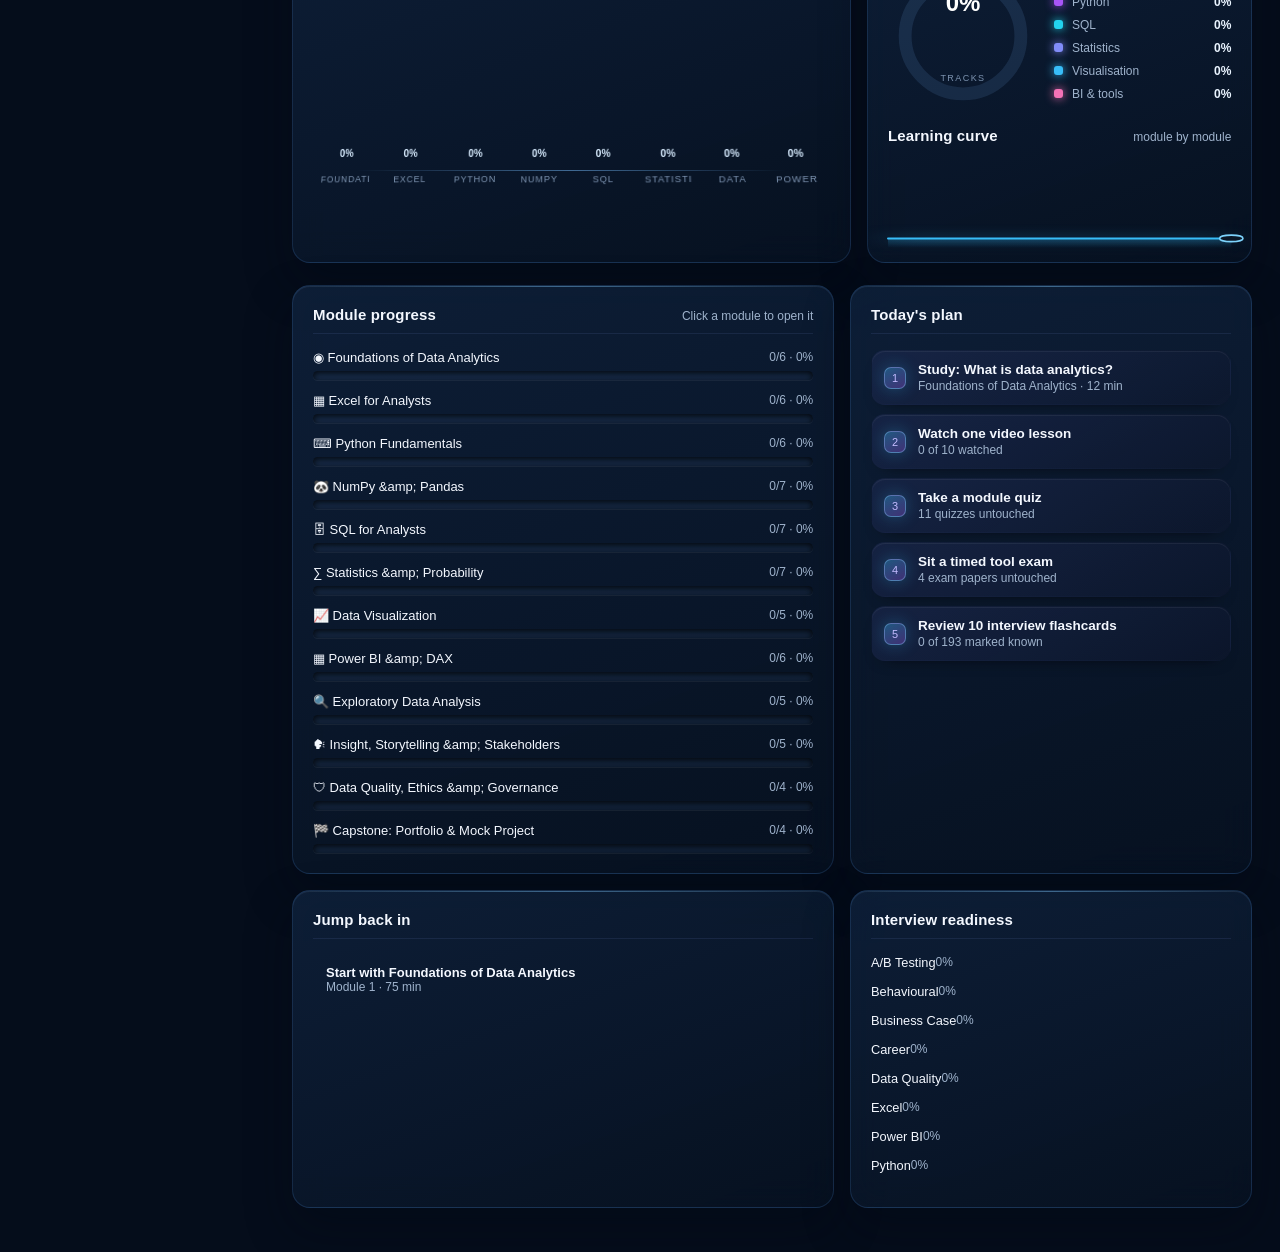
==== commit 286e3dd7: "Publish learning platform layer under /study/ Co-authored-by: Lemon Code <hello@lemoncode.ai>" ====
--- a/study/index.html
+++ b/study/index.html
@@ -9,6 +9,7 @@
     <link rel="stylesheet" href="assets/fx3d.css?v=3" />
   <link rel="stylesheet" href="assets/premium.css?v=1" />
   <link rel="stylesheet" href="assets/holo.css?v=1" />
+  <link rel="stylesheet" href="assets/platform.css?v=3" />
 <link rel="icon" href="data:image/svg+xml,<svg xmlns='http://www.w3.org/2000/svg' viewBox='0 0 100 100'><text y='.9em' font-size='90'>📊</text></svg>" />
 </head>
 <body>
@@ -31,6 +32,12 @@
       <a href="#curriculum" class="nav-item" data-view="curriculum">
         <span class="ico">▤</span> Curriculum
       </a>
+      <a href="#mycourses" class="nav-item" data-view="mycourses">
+        <span class="ico">▣</span> My Courses
+      </a>
+      <a href="#library" class="nav-item" data-view="library">
+        <span class="ico">▥</span> Course Library
+      </a>
       <a href="#videos" class="nav-item" data-view="videos">
         <span class="ico">▶</span> Video Lessons
       </a>
@@ -40,6 +47,15 @@
       <a href="#interview" class="nav-item" data-view="interview">
         <span class="ico">◈</span> Interview Preparation
       </a>
+      <a href="#assistant" class="nav-item" data-view="assistant">
+        <span class="ico">✦</span> AI Study Assistant
+      </a>
+      <a href="#notes" class="nav-item" data-view="notes">
+        <span class="ico">✎</span> Notes &amp; Bookmarks
+      </a>
+      <a href="#analytics" class="nav-item" data-view="analytics">
+        <span class="ico">◔</span> Analytics
+      </a>
       <a href="#quiz" class="nav-item" data-view="quiz">
         <span class="ico">✓</span> Quizzes
       </a>
@@ -51,6 +67,12 @@
       </a>
       <a href="#roadmap" class="nav-item" data-view="roadmap">
         <span class="ico">◷</span> 8-Week Study Plan
+      </a>
+      <a href="#admin" class="nav-item" data-view="admin">
+        <span class="ico">⛭</span> Course Studio
+      </a>
+      <a href="#settings" class="nav-item" data-view="settings">
+        <span class="ico">⚙</span> Settings
       </a>
     </nav>
 
@@ -404,6 +426,30 @@
         </div>
         <div id="roadmapList" class="roadmap"></div>
       </section>
+
+      <!-- PLATFORM: COURSE LIBRARY -->
+      <section class="view" id="view-library"><div class="plat" id="platLibrary"></div></section>
+
+      <!-- PLATFORM: MY COURSES -->
+      <section class="view" id="view-mycourses"><div class="plat" id="platMyCourses"></div></section>
+
+      <!-- PLATFORM: COURSE DETAIL / PLAYER -->
+      <section class="view" id="view-course"><div class="plat" id="platCourse"></div></section>
+
+      <!-- PLATFORM: AI ASSISTANT -->
+      <section class="view" id="view-assistant"><div class="plat" id="platAssistant"></div></section>
+
+      <!-- PLATFORM: NOTES & BOOKMARKS -->
+      <section class="view" id="view-notes"><div class="plat" id="platNotes"></div></section>
+
+      <!-- PLATFORM: ANALYTICS -->
+      <section class="view" id="view-analytics"><div class="plat" id="platAnalytics"></div></section>
+
+      <!-- PLATFORM: COURSE STUDIO (ADMIN) -->
+      <section class="view" id="view-admin"><div class="plat" id="platAdmin"></div></section>
+
+      <!-- PLATFORM: SETTINGS -->
+      <section class="view" id="view-settings"><div class="plat" id="platSettings"></div></section>
 
     </div>
   </main>
@@ -442,5 +488,6 @@
   <script src="assets/vendor/three.min.js"></script>
   <script src="assets/premium.js?v=2"></script>
   <script src="assets/holo.js?v=1"></script>
+  <script src="assets/platform.js?v=1"></script>
 </body>
 </html>
--- a/study/assets/platform.css
+++ b/study/assets/platform.css
@@ -0,0 +1,258 @@
+/* ==================================================================
+   Data Analyst Academy — platform layer (courses, player, AI, admin)
+   Additive only: reuses the existing design tokens from holo.css.
+   ================================================================== */
+
+.plat { display: block; }
+.plat-head {
+  display: flex; align-items: flex-end; justify-content: space-between;
+  gap: 18px; flex-wrap: wrap; margin-bottom: 22px;
+}
+.plat-head h1 { margin: 0; font-size: clamp(24px, 3vw, 34px); letter-spacing: -.02em; }
+.plat-head p { margin: 6px 0 0; max-width: 62ch; }
+.plat-kicker {
+  font-size: 10px; letter-spacing: .22em; text-transform: uppercase;
+  color: #7dd3fc; font-weight: 700;
+}
+.plat-actions { display: flex; gap: 8px; flex-wrap: wrap; }
+
+/* ---------- filters ---------- */
+.chip-row { display: flex; gap: 8px; flex-wrap: wrap; margin: 0 0 18px; }
+.chip {
+  border: 1px solid rgba(120, 190, 255, .22);
+  background: rgba(10, 26, 47, .7);
+  color: #cfe4ff; border-radius: 999px; padding: 7px 14px;
+  font-size: 12px; font-weight: 600; cursor: pointer; transition: .18s ease;
+}
+.chip:hover { border-color: rgba(120, 190, 255, .45); transform: translateY(-1px); }
+.chip.on { background: linear-gradient(120deg, #1d9bf0, #7c5cff); color: #fff; border-color: transparent; }
+.plat-search {
+  display: flex; align-items: center; gap: 10px;
+  border: 1px solid rgba(120, 190, 255, .2); border-radius: 14px;
+  background: rgba(8, 22, 42, .7); padding: 0 14px; min-width: 240px;
+}
+.plat-search input {
+  flex: 1; border: 0; background: transparent; color: #eaf4ff;
+  padding: 11px 0; font-size: 13.5px; outline: none;
+}
+
+/* ---------- course grid ---------- */
+.course-grid { display: grid; grid-template-columns: repeat(auto-fill, minmax(290px, 1fr)); gap: 16px; }
+.course-card {
+  position: relative; display: flex; flex-direction: column; overflow: hidden;
+  border-radius: 18px; border: 1px solid rgba(120, 190, 255, .18);
+  background: linear-gradient(160deg, rgba(17, 38, 67, .82), rgba(8, 20, 38, .92));
+  box-shadow: 0 18px 40px rgba(2, 8, 20, .45);
+  transition: transform .22s ease, border-color .22s ease, box-shadow .22s ease;
+}
+.course-card:hover { transform: translateY(-4px); border-color: rgba(90, 200, 255, .42); box-shadow: 0 26px 54px rgba(2, 8, 20, .55); }
+.course-cover {
+  position: relative; height: 104px; display: flex; align-items: flex-end;
+  padding: 12px 16px; font-weight: 800; letter-spacing: .16em; font-size: 11px;
+  text-transform: uppercase; color: rgba(255, 255, 255, .92);
+}
+.course-cover::after {
+  content: ""; position: absolute; inset: 0;
+  background-image: radial-gradient(circle at 82% 18%, rgba(255, 255, 255, .28), transparent 42%),
+    repeating-linear-gradient(115deg, rgba(255, 255, 255, .07) 0 1px, transparent 1px 22px);
+  opacity: .8; pointer-events: none;
+}
+.course-body { padding: 15px 16px 16px; display: flex; flex-direction: column; gap: 10px; flex: 1; }
+.course-body h3 { margin: 0; font-size: 16.5px; line-height: 1.3; }
+.course-meta { display: flex; gap: 6px; flex-wrap: wrap; }
+.plat-tag {
+  font-size: 10px; letter-spacing: .1em; text-transform: uppercase;
+  border: 1px solid rgba(140, 205, 255, .25); border-radius: 999px;
+  padding: 4px 9px; color: #9fd8ff; background: rgba(12, 32, 56, .6);
+}
+.course-body p { margin: 0; font-size: 13px; line-height: 1.6; color: #9fb3cc; }
+.course-foot { margin-top: auto; display: flex; align-items: center; justify-content: space-between; gap: 10px; }
+.mini-bar { flex: 1; height: 6px; border-radius: 999px; background: rgba(130, 180, 230, .16); overflow: hidden; }
+.mini-bar span { display: block; height: 100%; width: 0; border-radius: 999px; background: linear-gradient(90deg, #22bfff, #9364ff); transition: width .4s ease; }
+.mini-pct { font-size: 11px; color: #9fd8ff; font-variant-numeric: tabular-nums; }
+
+/* ---------- course detail ---------- */
+.course-hero {
+  display: grid; grid-template-columns: minmax(0, 1.15fr) minmax(0, .85fr); gap: 20px;
+  border-radius: 20px; border: 1px solid rgba(120, 190, 255, .18);
+  background: linear-gradient(150deg, rgba(20, 46, 80, .85), rgba(8, 20, 38, .95));
+  padding: 22px; margin-bottom: 20px;
+}
+.course-hero h1 { margin: 8px 0 10px; font-size: clamp(22px, 2.6vw, 30px); }
+.course-hero p { color: #a9bdd4; font-size: 13.5px; line-height: 1.7; margin: 0 0 12px; }
+.course-stats { display: flex; gap: 18px; flex-wrap: wrap; margin-top: 12px; }
+.course-stats div { font-size: 11px; letter-spacing: .12em; text-transform: uppercase; color: #8fb2d1; }
+.course-stats b { display: block; font-size: 22px; letter-spacing: 0; color: #fff; font-variant-numeric: tabular-nums; }
+.course-objectives { margin: 0; padding-left: 18px; color: #b6c9dd; font-size: 13px; line-height: 1.8; }
+
+.course-layout { display: grid; grid-template-columns: minmax(0, 320px) minmax(0, 1fr); gap: 18px; align-items: start; }
+.course-outline {
+  border-radius: 18px; border: 1px solid rgba(120, 190, 255, .16);
+  background: rgba(9, 24, 44, .8); padding: 14px; max-height: 70vh; overflow: auto;
+}
+.course-outline h3 { margin: 4px 0 12px; font-size: 12px; letter-spacing: .16em; text-transform: uppercase; color: #8fb2d1; }
+.outline-mod { margin-bottom: 12px; }
+.outline-mod > button {
+  width: 100%; text-align: left; display: flex; justify-content: space-between; gap: 8px;
+  background: transparent; border: 0; color: #eaf4ff; font: inherit; font-size: 13.5px;
+  font-weight: 700; padding: 8px 6px; border-radius: 10px; cursor: pointer;
+}
+.outline-mod > button:hover { background: rgba(90, 180, 255, .1); }
+.outline-mod ul { list-style: none; margin: 0; padding: 0 0 0 6px; }
+.outline-mod li button {
+  width: 100%; display: flex; gap: 8px; align-items: flex-start; text-align: left;
+  background: transparent; border: 0; color: #b8cde2; font: inherit; font-size: 12.5px;
+  line-height: 1.5; padding: 6px 8px; border-radius: 8px; cursor: pointer;
+}
+.outline-mod li button:hover, .outline-mod li button.on { background: rgba(90, 180, 255, .14); color: #fff; }
+.outline-mod .dot { color: #35d6a0; font-size: 11px; line-height: 1.6; }
+.outline-mod .dot.off { color: #4a6480; }
+
+.course-main { display: grid; gap: 16px; min-width: 0; }
+.plat-panel {
+  border-radius: 18px; border: 1px solid rgba(120, 190, 255, .16);
+  background: rgba(9, 24, 44, .82); padding: 16px;
+}
+.plat-panel h3 { margin: 0 0 10px; font-size: 15px; }
+.plat-panel .muted { font-size: 12.5px; }
+
+/* ---------- player ---------- */
+.player-frame { position: relative; padding-top: 56.25%; border-radius: 14px; overflow: hidden; background: #040b16; }
+.player-frame iframe, .player-frame video { position: absolute; inset: 0; width: 100%; height: 100%; border: 0; }
+.player-bar { display: flex; gap: 8px; align-items: center; flex-wrap: wrap; margin-top: 12px; }
+.player-bar .btn { padding: 8px 12px; font-size: 12px; }
+.seg-list { display: grid; gap: 7px; margin-top: 14px; max-height: 300px; overflow: auto; }
+.seg-item {
+  display: grid; grid-template-columns: auto 1fr auto; align-items: center; gap: 10px;
+  border: 1px solid rgba(120, 190, 255, .14); border-radius: 11px;
+  background: rgba(8, 22, 42, .7); padding: 9px 11px; cursor: pointer; text-align: left;
+  color: #d6e6f7; font: inherit;
+}
+.seg-item:hover { border-color: rgba(90, 200, 255, .4); }
+.seg-item.on { border-color: rgba(90, 200, 255, .55); background: rgba(20, 52, 88, .7); }
+.seg-item.done { border-color: rgba(53, 214, 160, .38); }
+.seg-n { font-size: 10.5px; letter-spacing: .1em; color: #7dd3fc; font-weight: 700; }
+.seg-t { font-size: 12.5px; line-height: 1.4; }
+.seg-t small { display: block; color: #8aa4bf; font-size: 11px; }
+
+/* ---------- lesson + notes ---------- */
+.lesson-doc h2 { margin: 0 0 6px; font-size: 21px; }
+.lesson-doc .lede { color: #9fd8ff; font-size: 13.5px; margin: 0 0 14px; }
+.lesson-doc .body { color: #c6d7e8; font-size: 13.8px; line-height: 1.85; }
+.lesson-doc .body h3 { margin: 20px 0 8px; font-size: 15.5px; color: #fff; }
+.lesson-doc .body code { background: rgba(90, 180, 255, .14); padding: 1px 5px; border-radius: 5px; font-size: 12.6px; }
+.lesson-doc .body pre { background: #061223; border: 1px solid rgba(120, 190, 255, .16); border-radius: 10px; padding: 12px; overflow: auto; }
+.lesson-doc .body ul { padding-left: 18px; }
+.note-box { display: grid; gap: 8px; }
+.note-box textarea, .plat textarea, .plat input[type="text"], .plat input[type="url"], .plat input[type="number"], .plat input[type="email"], .plat input[type="password"], .plat select {
+  width: 100%; border-radius: 10px; border: 1px solid rgba(120, 190, 255, .2);
+  background: rgba(5, 16, 30, .85); color: #eaf4ff; font: inherit; font-size: 13px;
+  padding: 9px 11px; outline: none;
+}
+.note-box textarea { min-height: 86px; resize: vertical; }
+.plat input:focus, .plat textarea:focus, .plat select:focus { border-color: rgba(90, 200, 255, .55); }
+.note-list { display: grid; gap: 10px; }
+.note-item {
+  border: 1px solid rgba(120, 190, 255, .16); border-radius: 12px;
+  background: rgba(8, 22, 42, .72); padding: 11px 13px;
+}
+.note-item header { display: flex; justify-content: space-between; gap: 10px; font-size: 11px; color: #8fb2d1; letter-spacing: .06em; text-transform: uppercase; }
+.note-item p { margin: 6px 0 0; white-space: pre-wrap; font-size: 13px; line-height: 1.65; color: #c8d9ea; }
+.note-item .row { display: flex; gap: 8px; margin-top: 8px; }
+.link-btn { background: none; border: 0; color: #7dd3fc; font: inherit; font-size: 11.5px; cursor: pointer; padding: 0; }
+.link-btn.danger { color: #ff8fa3; }
+
+/* ---------- assistant ---------- */
+.chat-wrap { display: grid; grid-template-rows: 1fr auto; gap: 12px; }
+.chat-log { display: grid; gap: 10px; max-height: 56vh; overflow: auto; padding-right: 4px; }
+.msg { max-width: 88%; padding: 11px 14px; border-radius: 14px; font-size: 13.3px; line-height: 1.7; white-space: pre-wrap; }
+.msg.user { justify-self: end; background: linear-gradient(135deg, #1d7fd6, #6d5efc); color: #fff; border-bottom-right-radius: 4px; }
+.msg.bot { justify-self: start; background: rgba(12, 32, 56, .9); border: 1px solid rgba(120, 190, 255, .18); color: #d9e8f7; border-bottom-left-radius: 4px; }
+.msg.sys { justify-self: center; background: rgba(255, 196, 92, .12); border: 1px solid rgba(255, 196, 92, .3); color: #ffd9a0; font-size: 12px; }
+.chat-form { display: flex; gap: 8px; }
+.chat-form input { flex: 1; }
+.ai-badge { font-size: 10px; letter-spacing: .14em; text-transform: uppercase; color: #ffc45c; }
+
+/* ---------- analytics ---------- */
+.kpi-row { display: grid; grid-template-columns: repeat(auto-fit, minmax(150px, 1fr)); gap: 12px; margin-bottom: 18px; }
+.kpi-card { border: 1px solid rgba(120, 190, 255, .16); border-radius: 14px; background: rgba(9, 24, 44, .82); padding: 13px 14px; }
+.kpi-card span { display: block; font-size: 10px; letter-spacing: .14em; text-transform: uppercase; color: #8fb2d1; }
+.kpi-card b { font-size: 24px; color: #fff; font-variant-numeric: tabular-nums; }
+.chart { display: grid; gap: 9px; }
+.chart-row { display: grid; grid-template-columns: minmax(110px, 190px) 1fr auto; align-items: center; gap: 10px; font-size: 12px; }
+.chart-track { height: 8px; border-radius: 999px; background: rgba(130, 180, 230, .14); overflow: hidden; }
+.chart-track span { display: block; height: 100%; background: linear-gradient(90deg, #22bfff, #9364ff); }
+.chart-row b { font-variant-numeric: tabular-nums; color: #bfe6ff; }
+
+/* ---------- forms / admin ---------- */
+.form-grid { display: grid; grid-template-columns: repeat(auto-fit, minmax(220px, 1fr)); gap: 12px; }
+.field { display: grid; gap: 5px; }
+.field label { font-size: 11px; letter-spacing: .12em; text-transform: uppercase; color: #8fb2d1; }
+.field.full { grid-column: 1 / -1; }
+.admin-list { display: grid; gap: 8px; margin-top: 14px; }
+.admin-row {
+  display: grid; grid-template-columns: 1fr auto; gap: 10px; align-items: center;
+  border: 1px solid rgba(120, 190, 255, .14); border-radius: 11px;
+  background: rgba(8, 22, 42, .7); padding: 10px 12px; font-size: 13px;
+}
+.admin-row small { display: block; color: #8aa4bf; font-size: 11px; }
+.admin-row .row { display: flex; gap: 8px; }
+.pill-off { border-color: rgba(255, 143, 163, .4) !important; color: #ffb3c0 !important; }
+.empty { color: #8aa4bf; font-size: 13px; padding: 18px 0; text-align: center; }
+.notice {
+  border: 1px solid rgba(255, 196, 92, .32); background: rgba(255, 196, 92, .1);
+  color: #ffd9a0; border-radius: 12px; padding: 10px 13px; font-size: 12.5px; line-height: 1.6;
+}
+.notice.ok { border-color: rgba(53, 214, 160, .36); background: rgba(53, 214, 160, .1); color: #b7f4dd; }
+
+@media (max-width: 980px) {
+  .course-hero { grid-template-columns: 1fr; }
+  .course-layout { grid-template-columns: minmax(0, 1fr); }
+  .course-outline { max-height: 320px; }
+}
+@media (max-width: 620px) {
+  .plat-head { align-items: flex-start; }
+  .plat-actions, .plat-search { width: 100%; }
+  .course-grid { grid-template-columns: 1fr; }
+  .chart-row { grid-template-columns: 96px 1fr auto; }
+  .msg { max-width: 94%; }
+  .player-bar .btn { flex: 1 1 auto; }
+}
+@media (prefers-reduced-motion: reduce) {
+  .course-card, .chip, .mini-bar span { transition: none !important; }
+  .course-card:hover { transform: none !important; }
+}
+
+/* small primitives used by the platform views */
+.plat .tiny, .plat small.tiny{font-size:12px;line-height:1.55}
+.plat .row{display:flex;gap:10px;align-items:center;flex-wrap:wrap}
+.plat .link-btn.danger{color:#ff8fa8}
+.plat .lede{font-size:16px;color:#c6d8ec;margin:0 0 14px}
+.plat .dot{font-size:10px;color:#42e5ff;margin-right:7px}
+.plat .dot.off{color:#4b6b8a}
+.plat .lesson-doc .body{font-size:15px;line-height:1.75;color:#dbe8f6}
+.plat .lesson-doc .body h3{margin:18px 0 8px;font-size:17px}
+.plat .lesson-doc .body code{background:rgba(34,191,255,.12);border:1px solid rgba(66,229,255,.2);border-radius:6px;padding:1px 5px;font-size:92%}
+.plat .field-label{font-size:12px;letter-spacing:.1em;text-transform:uppercase;color:#8fb2d1;margin-bottom:8px}
+.plat .check-grid{display:grid;grid-template-columns:repeat(auto-fit,minmax(170px,1fr));gap:7px}
+.plat .check{display:flex;align-items:center;gap:8px;font-size:13px;color:#d7e6f5;background:rgba(8,24,42,.5);border:1px solid rgba(80,140,190,.22);border-radius:9px;padding:8px 10px;cursor:pointer}
+.plat .check input{accent-color:#22bfff}
+.plat .form-grid{display:grid;grid-template-columns:1fr 1fr;gap:12px}
+.plat .form-grid label{display:flex;flex-direction:column;gap:6px;font-size:12.5px;color:#9fb3cc}
+.plat .form-grid label.wide{grid-column:1/-1}
+.plat .form-grid input,.plat .form-grid textarea{background:rgba(4,16,30,.72);border:1px solid rgba(90,150,200,.28);border-radius:9px;color:#eaf4ff;padding:9px 11px;font:inherit;font-size:13.5px;outline:none}
+.plat .form-grid input:focus,.plat .form-grid textarea:focus{border-color:#42e5ff;box-shadow:0 0 0 3px rgba(66,229,255,.14)}
+.plat .note-box textarea{width:100%;min-height:110px;background:rgba(4,16,30,.72);border:1px solid rgba(90,150,200,.28);border-radius:10px;color:#eaf4ff;padding:11px;font:inherit;font-size:13.5px;resize:vertical;outline:none}
+.plat .note-box textarea:focus{border-color:#42e5ff}
+.plat .chat-log{max-height:420px;overflow:auto;display:flex;flex-direction:column;gap:10px;padding-right:4px}
+.plat .chat-form{display:flex;gap:9px;margin-top:12px}
+.plat .chat-form input{flex:1;background:rgba(4,16,30,.72);border:1px solid rgba(90,150,200,.28);border-radius:10px;color:#eaf4ff;padding:11px 13px;font:inherit;font-size:14px;outline:none}
+.plat .chat-form input:focus{border-color:#42e5ff}
+.plat .msg.sys{align-self:center;background:rgba(255,143,168,.1);border-color:rgba(255,143,168,.35);color:#ffc2d0;font-size:12.5px}
+.plat .empty{padding:22px;border:1px dashed rgba(80,140,190,.35);border-radius:12px;color:#9fb3cc;font-size:14px}
+@media (max-width:620px){
+  .plat .form-grid{grid-template-columns:1fr}
+}
+
+.course-main > * { min-width: 0; max-width: 100%; }
+.lesson-doc, .lesson-doc .body, .lesson-doc .body li { overflow-wrap: anywhere; }
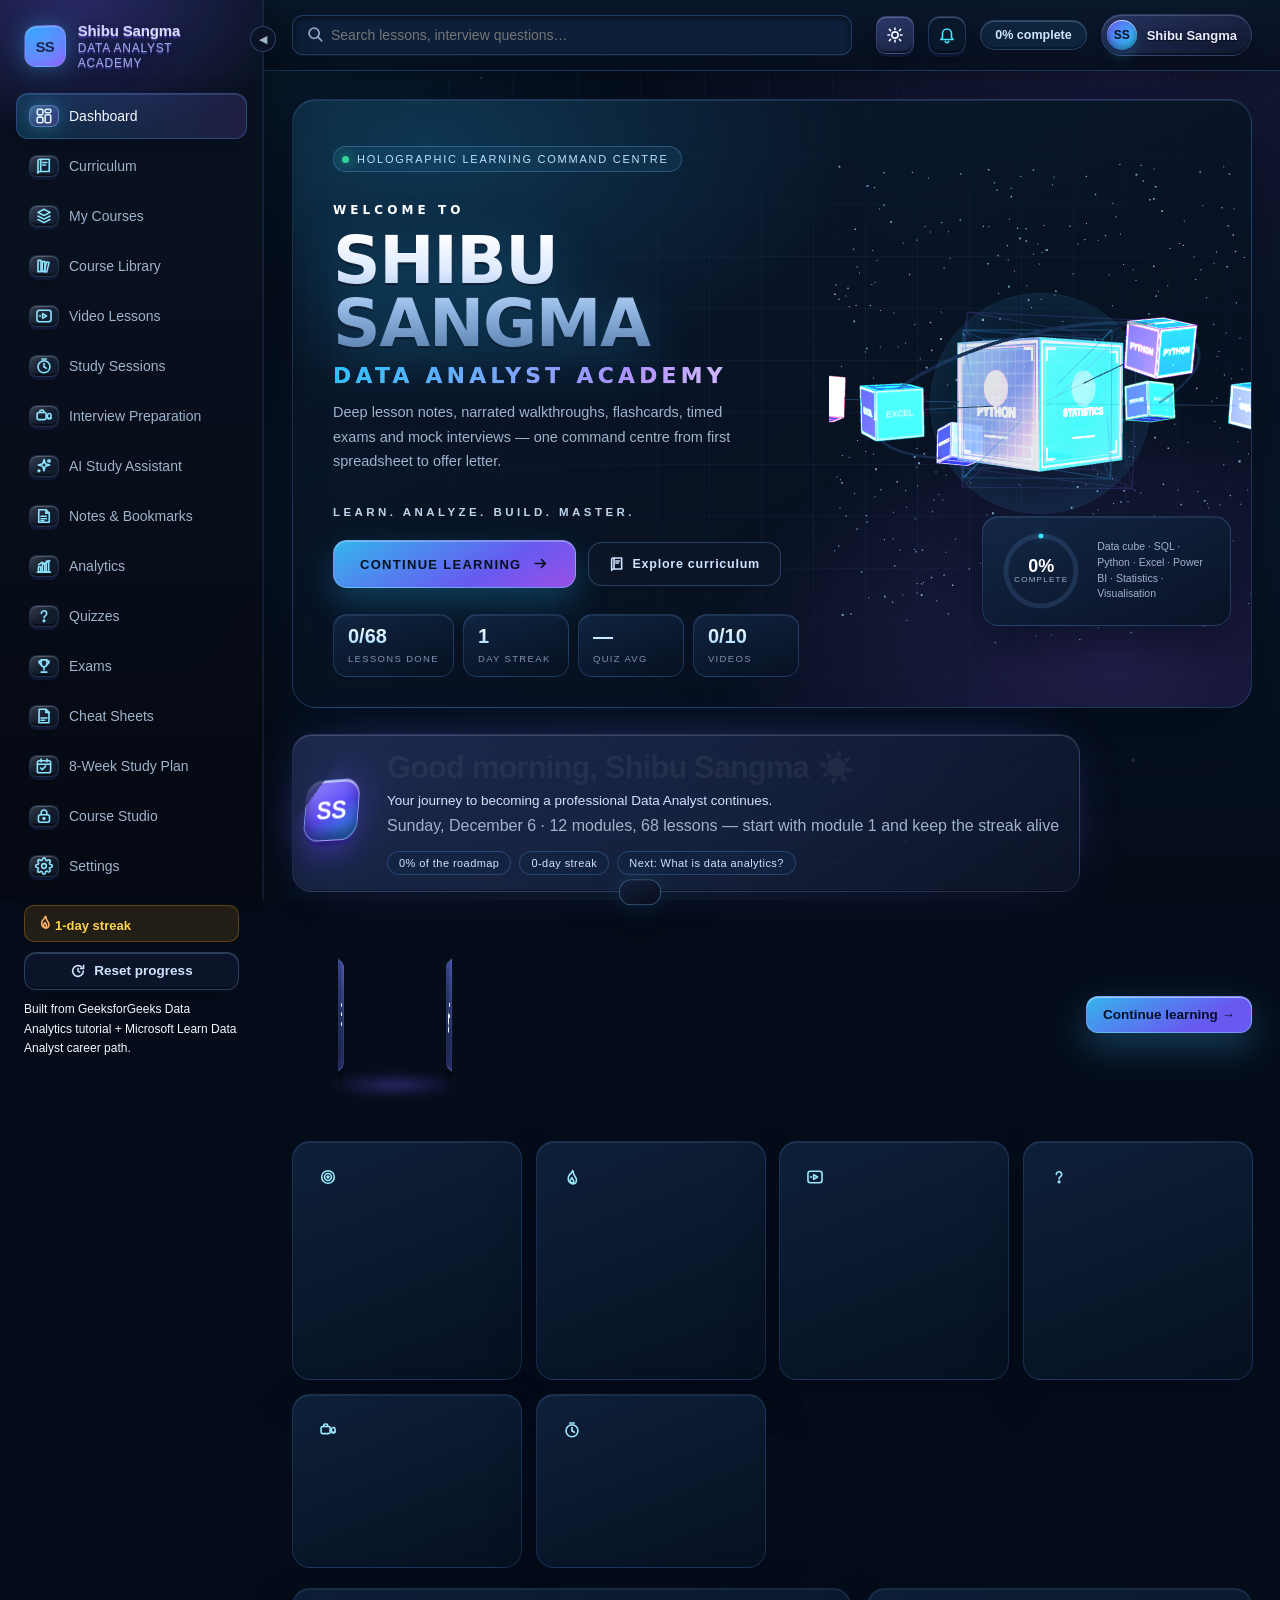
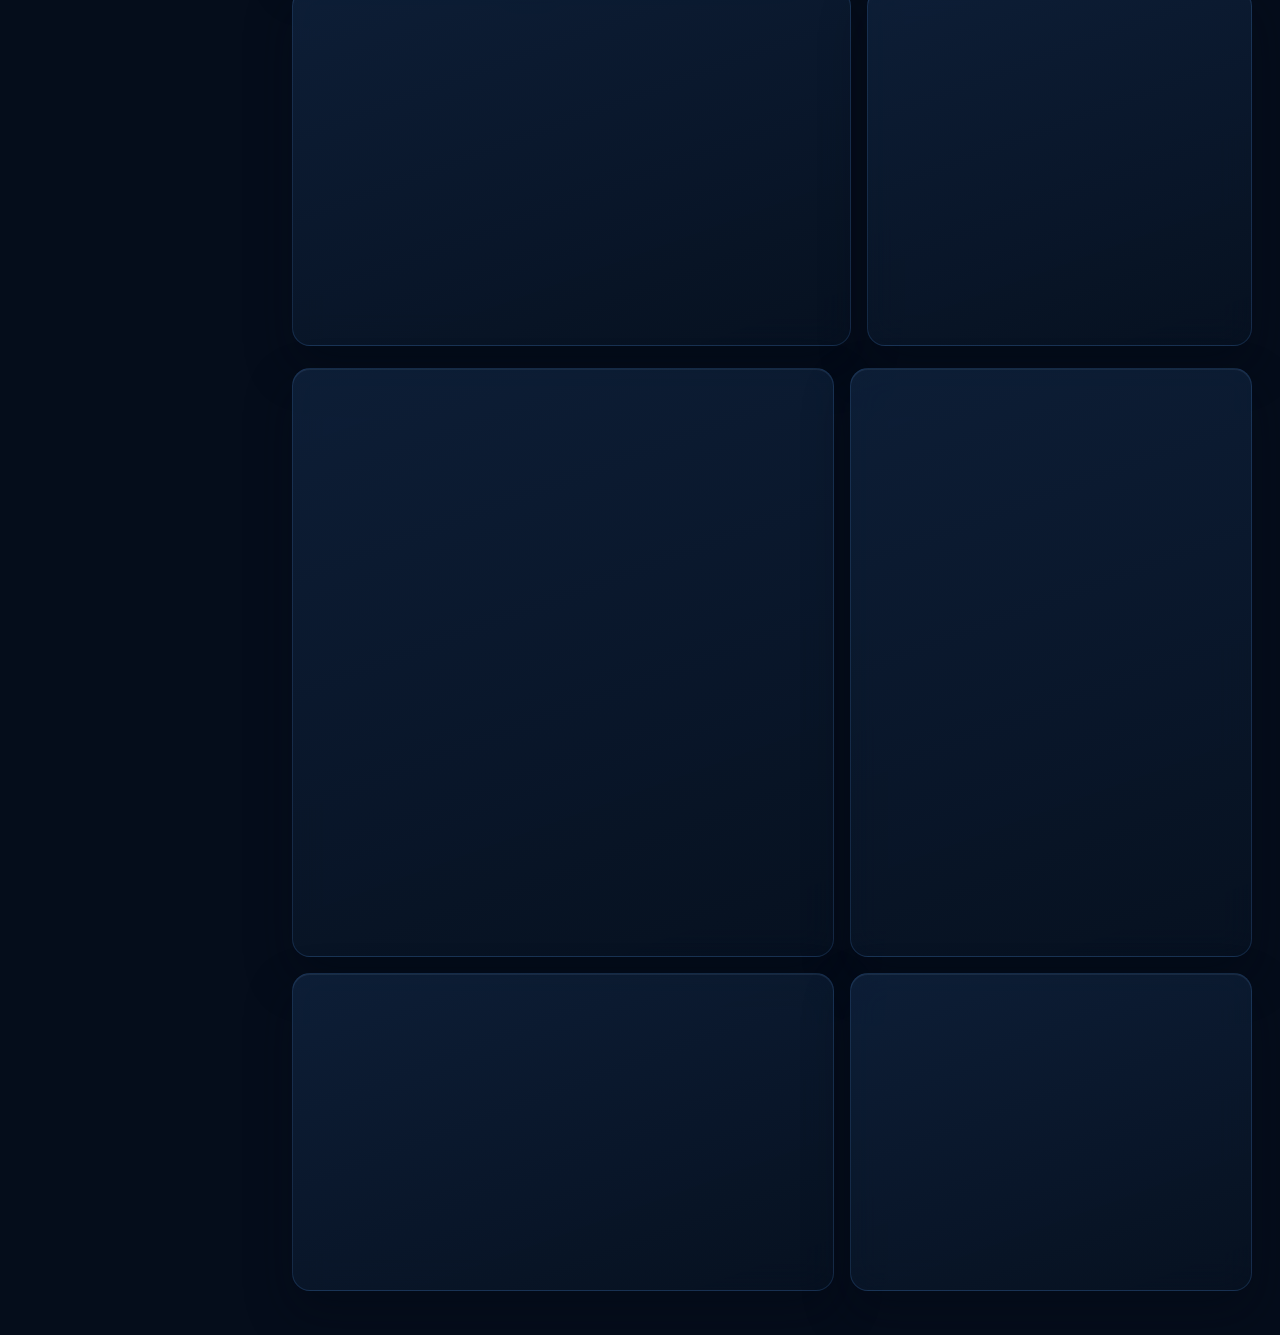
==== commit e60134c0: "Add premium 3D motion system with per-icon SVG animation library Co-authored-by: Lemon Code <hello@l" ====
--- a/study/index.html
+++ b/study/index.html
@@ -10,9 +10,18 @@
   <link rel="stylesheet" href="assets/premium.css?v=1" />
   <link rel="stylesheet" href="assets/holo.css?v=1" />
   <link rel="stylesheet" href="assets/platform.css?v=3" />
+  <link rel="stylesheet" href="assets/motion.css?v=1" />
 <link rel="icon" href="data:image/svg+xml,<svg xmlns='http://www.w3.org/2000/svg' viewBox='0 0 100 100'><text y='.9em' font-size='90'>📊</text></svg>" />
 </head>
 <body>
+<div id="motionBoot" aria-hidden="true">
+  <div class="boot-inner">
+    <div class="boot-scanline"></div>
+    <div class="boot-logo">SS</div>
+    <div class="boot-title">Data Analyst Academy</div>
+    <div class="boot-bar"></div>
+  </div>
+</div>
 
 <div class="app-shell">
   <!-- ============ SIDEBAR ============ -->
@@ -489,5 +498,7 @@
   <script src="assets/premium.js?v=2"></script>
   <script src="assets/holo.js?v=1"></script>
   <script src="assets/platform.js?v=1"></script>
+  <script src="assets/icons.js?v=1"></script>
+  <script src="assets/motion.js?v=1"></script>
 </body>
 </html>
--- a/study/assets/motion.css
+++ b/study/assets/motion.css
@@ -0,0 +1,548 @@
+/* ============================================================
+   Data Analyst Academy — motion system
+   Tokens → icon states → per-icon choreography → surfaces
+   ============================================================ */
+:root {
+  --dur-xs: 140ms;
+  --dur-sm: 240ms;
+  --dur-md: 420ms;
+  --dur-lg: 680ms;
+  --ease-out: cubic-bezier(.22, 1, .36, 1);
+  --ease-spring: cubic-bezier(.34, 1.56, .64, 1);
+  --ease-inout: cubic-bezier(.65, .05, .36, 1);
+  --glow-cyan: 0 0 10px rgba(66, 229, 255, .55);
+  --glow-violet: 0 0 12px rgba(147, 100, 255, .5);
+  --motion-off: 0;
+}
+
+/* ---------- base icon ---------- */
+.mi {
+  width: 1.15em;
+  height: 1.15em;
+  display: inline-block;
+  vertical-align: -.16em;
+  flex: none;
+  overflow: visible;
+  transform-box: view-box;
+  transform-origin: 50% 50%;
+  transition: transform var(--dur-sm) var(--ease-out), filter var(--dur-sm) var(--ease-out), opacity var(--dur-sm);
+  will-change: transform;
+}
+.nav-item .mi { width: 18px; height: 18px; color: #8de6ff; transition: color var(--dur-sm), transform var(--dur-sm) var(--ease-out), filter var(--dur-sm); }
+.nav-item:hover .mi, .nav-item.active .mi { color: #eafcff; }
+.icon-btn .mi { width: 18px; height: 18px; }
+.mi path, .mi circle, .mi rect, .mi ellipse, .mi line {
+  transform-box: fill-box;
+  transform-origin: 50% 50%;
+  vector-effect: non-scaling-stroke;
+}
+
+/* ---------- shared states ---------- */
+.nav-item:hover .mi,
+.icon-btn:hover .mi,
+.btn:hover .mi,
+.chip:hover .mi,
+.link-btn:hover .mi,
+.pill:hover .mi { transform: scale(1.1); filter: drop-shadow(0 0 7px rgba(66, 229, 255, .6)); }
+.nav-item:active .mi,
+.icon-btn:active .mi,
+.btn:active .mi { transform: scale(.94); transition-duration: var(--dur-xs); }
+.mi.is-pressed { animation: mi-press var(--dur-sm) var(--ease-spring); }
+@keyframes mi-press {
+  0% { transform: scale(1); } 42% { transform: scale(.86) rotate(-3deg); } 100% { transform: scale(1); }
+}
+
+/* entrance for freshly hydrated icons */
+.mi-enter { animation: mi-enter var(--dur-lg) var(--ease-spring) both; }
+@keyframes mi-enter {
+  0% { opacity: 0; transform: scale(.4) rotate(-14deg); }
+  60% { opacity: 1; transform: scale(1.14) rotate(3deg); }
+  100% { opacity: 1; transform: scale(1) rotate(0); }
+}
+
+/* ============ 1. academy logo ============ */
+.brand-mark { position: relative; isolation: isolate; }
+.brand-mark .mi { width: 22px; height: 22px; color: #bff4ff; animation: logo-float 7s var(--ease-inout) infinite; }
+.brand-mark::after {
+  content: ""; position: absolute; inset: -6px; border-radius: 12px; pointer-events: none;
+  background: radial-gradient(circle at 50% 50%, rgba(66,229,255,.28), transparent 62%);
+  animation: logo-halo 5s ease-in-out infinite; z-index: -1;
+}
+@keyframes logo-float {
+  0%, 100% { transform: rotateY(0deg) translateY(0); }
+  25% { transform: rotateY(24deg) translateY(-1.5px); }
+  50% { transform: rotateY(0deg) translateY(0); }
+  75% { transform: rotateY(-24deg) translateY(-1.5px); }
+}
+@keyframes logo-halo { 0%, 100% { opacity: .35; transform: scale(.9); } 50% { opacity: .85; transform: scale(1.1); } }
+
+/* ============ 2. streak flame ============ */
+.streak-chip .mi { color: #ffb066; }
+.streak-chip:hover .mi .mi-fire { animation: flame-flicker 1.1s ease-in-out infinite; }
+.mi-flame .mi-ember { animation: ember-rise 2.6s ease-in-out infinite; }
+@keyframes flame-flicker {
+  0%, 100% { transform: scaleY(1) scaleX(1) rotate(0); }
+  25% { transform: scaleY(1.08) scaleX(.95) rotate(-2.5deg); }
+  50% { transform: scaleY(.94) scaleX(1.05) rotate(1.5deg); }
+  75% { transform: scaleY(1.05) scaleX(.97) rotate(-1deg); }
+}
+@keyframes ember-rise {
+  0%, 100% { opacity: .9; transform: translateY(0) scale(1); }
+  50% { opacity: .4; transform: translateY(-2px) scale(.8); }
+}
+
+/* ============ 3. progress ring ============ */
+.prog-mini-ring { stroke-dasharray: 100; transition: stroke-dashoffset 1.1s var(--ease-out); }
+.ring-fg { transition: stroke-dashoffset 1.2s var(--ease-out); filter: drop-shadow(0 0 5px rgba(66, 229, 255, .7)); }
+
+/* ============ 4. analytics ============ */
+.mi-analytics .mi-bar1, .mi-analytics .mi-bar2, .mi-analytics .mi-bar3 { transform-origin: 50% 100%; }
+.mi-host:hover .mi-analytics .mi-bar1, .nav-item.active .mi-analytics .mi-bar1 { animation: bar-grow .9s var(--ease-spring) infinite alternate; }
+.mi-host:hover .mi-analytics .mi-bar2, .nav-item.active .mi-analytics .mi-bar2 { animation: bar-grow .9s .12s var(--ease-spring) infinite alternate; }
+.mi-host:hover .mi-analytics .mi-bar3, .nav-item.active .mi-analytics .mi-bar3 { animation: bar-grow .9s .24s var(--ease-spring) infinite alternate; }
+.mi-analytics .mi-line { stroke-dasharray: 26; animation: line-flow 5s linear infinite; }
+@keyframes bar-grow { from { transform: scaleY(.42); } to { transform: scaleY(1); } }
+@keyframes line-flow { from { stroke-dashoffset: 26; } to { stroke-dashoffset: 0; } }
+
+/* ============ 5. database ============ */
+.mi-host:hover .mi-database .mi-db1 { animation: db-layer-out .9s var(--ease-out); }
+.mi-host:hover .mi-database .mi-db2 { animation: db-layer-out .9s .1s var(--ease-out); }
+.mi-host:hover .mi-database .mi-db3 { animation: db-layer-out .9s .2s var(--ease-out); }
+@keyframes db-layer-out { 0%, 100% { transform: translateY(0) scaleX(1); } 50% { transform: translateY(-1.6px) scaleX(1.06); opacity: .65; } }
+
+/* ============ 6. SQL terminal ============ */
+.mi-sql .mi-code, .mi-sql .mi-cursor { stroke-dasharray: 14; }
+.nav-item:hover .mi-sql .mi-code, .nav-item.active .mi-sql .mi-code { animation: type-in 1.4s steps(9) infinite; }
+.nav-item:hover .mi-sql .mi-cursor, .nav-item.active .mi-sql .mi-cursor { animation: caret-blink 1s steps(2) infinite; }
+@keyframes type-in { 0% { stroke-dashoffset: 14; } 55%, 100% { stroke-dashoffset: 0; } }
+@keyframes caret-blink { 0%, 49% { opacity: 1; } 50%, 100% { opacity: .15; } }
+
+/* ============ 7. python ============ */
+.nav-item:hover .mi-python, .mi-host:hover .mi-python { animation: python-drift 2.6s var(--ease-inout) infinite; }
+.mi-python .mi-eye1, .mi-python .mi-eye2 { animation: eye-blink 6s ease-in-out infinite; }
+@keyframes python-drift {
+  0%, 100% { transform: translateY(0) rotate(0); }
+  50% { transform: translateY(-2.2px) rotate(4deg); }
+}
+@keyframes eye-blink { 0%, 92%, 100% { opacity: 1; } 95% { opacity: .1; } }
+
+/* ============ 8. excel cells ============ */
+.mi-excel .mi-selected { fill: rgba(53, 214, 160, .22); stroke: #35d6a0; opacity: 0; }
+.nav-item:hover .mi-excel .mi-selected, .nav-item.active .mi-excel .mi-selected { animation: cell-scan 2.4s steps(4) infinite; }
+@keyframes cell-scan {
+  0% { opacity: 0; transform: translate(0, 0); }
+  10%, 24% { opacity: 1; transform: translate(0, 0); }
+  30% { transform: translate(5.4px, 0); }
+  40%, 54% { opacity: 1; transform: translate(5.4px, 0); }
+  60% { transform: translate(0, 5.6px); }
+  70%, 84% { opacity: 1; transform: translate(0, 5.6px); }
+  90% { transform: translate(5.4px, 5.6px); }
+  100% { opacity: 0; transform: translate(5.4px, 5.6px); }
+}
+
+/* ============ 9. power BI ============ */
+.mi-powerbi rect { transform-origin: 50% 100%; }
+.mi-host:hover .mi-powerbi .mi-pb1 { animation: bar-grow .8s var(--ease-spring) infinite alternate; }
+.mi-host:hover .mi-powerbi .mi-pb2 { animation: bar-grow .8s .1s var(--ease-spring) infinite alternate; }
+.mi-host:hover .mi-powerbi .mi-pb3 { animation: bar-grow .8s .2s var(--ease-spring) infinite alternate; }
+
+/* ============ 10. statistics ============ */
+.mi-host:hover .mi-statistics .mi-sigma { animation: sigma-shift 1.3s var(--ease-inout) infinite; }
+.mi-statistics .mi-dot1, .mi-statistics .mi-dot2 { animation: dot-orbit 4.5s linear infinite; }
+@keyframes sigma-shift { 0%, 100% { transform: skewX(0); } 50% { transform: skewX(-7deg); } }
+@keyframes dot-orbit { 0%, 100% { opacity: .5; } 50% { opacity: 1; } }
+
+/* ============ 11. curriculum book ============ */
+.mi-curriculum .mi-cover { transform-origin: 20% 50%; }
+.mi-curriculum .mi-p1, .mi-curriculum .mi-p2 { stroke-dasharray: 8; }
+.mi-host:hover .mi-curriculum .mi-cover, .nav-item.active .mi-curriculum .mi-cover { animation: book-open 1.6s var(--ease-inout) infinite; }
+.mi-host:hover .mi-curriculum .mi-p1 { animation: page-draw 1.6s .1s var(--ease-inout) infinite; }
+.mi-host:hover .mi-curriculum .mi-p2 { animation: page-draw 1.6s .25s var(--ease-inout) infinite; }
+@keyframes book-open { 0%, 100% { transform: rotateY(0) skewY(0); } 50% { transform: rotateY(-16deg) skewY(-2deg); } }
+@keyframes page-draw { 0% { stroke-dashoffset: 8; opacity: .3; } 40%, 100% { stroke-dashoffset: 0; opacity: 1; } }
+
+/* ============ 12. video play ============ */
+.mi-video .mi-tri { transform-origin: 50% 50%; }
+.mi-host:hover .mi-video .mi-tri, .nav-item.active .mi-video .mi-tri { animation: play-pulse 1.5s var(--ease-out) infinite; }
+.mi-video::after { content: ""; }
+@keyframes play-pulse { 0%, 100% { transform: scale(1); } 45% { transform: scale(1.18); } }
+.video-ripple { position: absolute; inset: 0; border-radius: 50%; border: 1px solid rgba(66, 229, 255, .55); animation: ripple-out 1.6s var(--ease-out) infinite; pointer-events: none; }
+@keyframes ripple-out { 0% { transform: scale(.5); opacity: .8; } 100% { transform: scale(1.6); opacity: 0; } }
+
+/* ============ 13. flashcards ============ */
+.mi-cards { perspective: 400px; }
+.mi-host:hover .mi-cards .mi-front, .nav-item.active .mi-cards .mi-front { animation: card-flip-out 1.8s var(--ease-inout) infinite; }
+@keyframes card-flip-out { 0%, 100% { transform: rotateY(0); } 50% { transform: rotateY(-180deg); } }
+
+/* ============ 14. quiz → check ============ */
+.mi-quiz .mi-check { stroke-dasharray: 16; stroke-dashoffset: 16; opacity: 0; }
+.mi-quiz .mi-q { transition: opacity var(--dur-sm); }
+.mi-host:hover .mi-quiz .mi-q, .mi-host.is-done .mi-quiz .mi-q { animation: q-out .9s var(--ease-out) forwards; }
+.mi-host:hover .mi-quiz .mi-check, .mi-host.is-done .mi-quiz .mi-check { animation: check-draw .7s .35s var(--ease-out) forwards; }
+@keyframes q-out { 0% { opacity: 1; transform: scale(1); } 60% { opacity: 0; transform: scale(.7) rotate(-12deg); } 100% { opacity: 0; } }
+@keyframes check-draw { 0% { stroke-dashoffset: 16; opacity: 0; } 20% { opacity: 1; } 100% { stroke-dashoffset: 0; opacity: 1; } }
+
+/* ============ 15. exams ============ */
+.mi-exams .mi-ring { stroke-dasharray: 46 8; transform-origin: 50% 45%; }
+.nav-item:hover .mi-exams .mi-ring, .nav-item.active .mi-exams .mi-ring { animation: ring-spin 3.2s linear infinite; }
+.mi-exams .mi-cup { transform-origin: 50% 100%; }
+.mi-host:hover .mi-exams .mi-cup { animation: trophy-bounce 1.4s var(--ease-spring) infinite; }
+@keyframes ring-spin { to { transform: rotate(360deg); } }
+@keyframes trophy-bounce { 0%, 100% { transform: translateY(0) scale(1); } 40% { transform: translateY(-1.6px) scale(1.06); } }
+
+/* ============ 16. interview ============ */
+.mi-interview .mi-mic, .mi-interview .mi-stand { transform-origin: 50% 50%; }
+.mi-host:hover .mi-interview .mi-mic { animation: mic-pulse 1.2s ease-in-out infinite; }
+.mi-host:hover .mi-interview .mi-stand { animation: sound-wave 1.2s .1s ease-out infinite; }
+.mi-host:hover .mi-interview .mi-case { animation: case-open 1.4s var(--ease-out) infinite; }
+@keyframes mic-pulse { 0%, 100% { transform: scale(1); opacity: 1; } 50% { transform: scale(1.1); opacity: .75; } }
+@keyframes sound-wave { 0%, 100% { transform: scaleX(1); opacity: .9; } 50% { transform: scaleX(1.14); opacity: .45; } }
+@keyframes case-open { 0%, 100% { transform: translateY(0); } 45% { transform: translateY(-1.2px) scaleY(1.08); } }
+
+/* ============ 17. cheat sheets ============ */
+.mi-cheatsheets .mi-hl { stroke: #35d6a0; stroke-width: 3.4; opacity: .55; stroke-dasharray: 8; stroke-dashoffset: 8; }
+.mi-host:hover .mi-cheatsheets .mi-hl, .nav-item.active .mi-cheatsheets .mi-hl { animation: hl-sweep 2s var(--ease-inout) infinite; }
+.mi-host:hover .mi-cheatsheets .mi-l2 { animation: text-line 2s .1s var(--ease-inout) infinite; }
+.mi-host:hover .mi-cheatsheets .mi-l3 { animation: text-line 2s .2s var(--ease-inout) infinite; }
+@keyframes hl-sweep { 0% { stroke-dashoffset: 8; opacity: 0; } 20%, 60% { stroke-dashoffset: 0; opacity: .55; } 100% { opacity: 0; } }
+@keyframes text-line { 0%, 100% { opacity: 1; } 50% { opacity: .45; } }
+
+/* ============ 18. study plan ============ */
+.mi-roadmap .mi-cal { transform-origin: 50% 15%; }
+.mi-roadmap .mi-tick { stroke-dasharray: 12; }
+.mi-host:hover .mi-roadmap .mi-cal, .nav-item.active .mi-roadmap .mi-cal { animation: cal-flip 2.2s var(--ease-inout) infinite; }
+.mi-host:hover .mi-roadmap .mi-tick, .nav-item.active .mi-roadmap .mi-tick { animation: tick-draw 2.2s .3s var(--ease-out) infinite; }
+@keyframes cal-flip { 0%, 100% { transform: rotateX(0); } 40% { transform: rotateX(-26deg) translateY(-.5px); } }
+@keyframes tick-draw { 0% { stroke-dashoffset: 12; opacity: .3; } 40%, 100% { stroke-dashoffset: 0; opacity: 1; } }
+
+/* ============ 19. search ============ */
+.mi-search .mi-beam { opacity: 0; }
+.mi-host:hover .mi-search .mi-beam, .mi-host:focus-within .mi-search .mi-beam { animation: scan-beam 1.8s var(--ease-inout) infinite; }
+.mi-host:hover .mi-search .mi-handle { animation: lens-nudge 1.8s var(--ease-inout) infinite; }
+@keyframes scan-beam { 0% { opacity: 0; transform: translateX(-4px) scaleY(.4); } 30% { opacity: .8; } 60% { opacity: .5; transform: translateX(4px) scaley(1); } 100% { opacity: 0; } }
+@keyframes lens-nudge { 0%, 100% { transform: translate(0, 0); } 50% { transform: translate(1px, 1px); } }
+
+/* ============ 20. menu → close ============ */
+.mi-menu .mi-bar1, .mi-menu .mi-bar2, .mi-menu .mi-bar3 { transition: transform var(--dur-md) var(--ease-spring), opacity var(--dur-sm); }
+.mi-menu.is-open .mi-bar1 { transform: translateY(4.6px) rotate(45deg); }
+.mi-menu.is-open .mi-bar2 { opacity: 0; transform: scaleX(.2); }
+.mi-menu.is-open .mi-bar3 { transform: translateY(-4.6px) rotate(-45deg); }
+#menuBtn:hover .mi-bar1 { transform: translateX(1.4px); }
+#menuBtn:hover .mi-bar3 { transform: translateX(-1.4px); }
+
+/* ============ 21. settings gear ============ */
+.mi-settings .mi-gear { transform-origin: 50% 50%; }
+.mi-host:hover .mi-settings .mi-gear, .nav-item.active .mi-settings .mi-gear { animation: gear-spin 4s linear infinite; }
+@keyframes gear-spin { to { transform: rotate(180deg); } }
+
+/* ============ 22. theme sun ↔ moon ============ */
+.mi-theme .mi-moon { opacity: 0; transform: scale(.6) rotate(-30deg); transition: opacity var(--dur-md), transform var(--dur-md) var(--ease-spring); }
+.mi-theme .mi-sun, .mi-theme .mi-rays { transition: opacity var(--dur-md), transform var(--dur-md) var(--ease-spring); }
+.theme-on .mi-theme .mi-sun, .theme-on .mi-theme .mi-rays { opacity: 0; transform: scale(.6) rotate(40deg); }
+.theme-on .mi-theme .mi-moon { opacity: 1; transform: scale(1) rotate(0); }
+
+/* ============ 23. bell ============ */
+.mi-bell .mi-bell { transform-origin: 50% 6%; }
+.mi-host:hover .mi-bell .mi-bell, .mi-bell.is-ringing .mi-bell { animation: bell-swing 1.1s var(--ease-inout) infinite; }
+@keyframes bell-swing {
+  0%, 100% { transform: rotate(0); } 15% { transform: rotate(-9deg); } 30% { transform: rotate(8deg); }
+  45% { transform: rotate(-6deg); } 60% { transform: rotate(4deg); } 80% { transform: rotate(-2deg); }
+}
+
+/* ============ 24. reset ============ */
+.mi-host:hover .mi-reset .mi-arc { animation: arc-spin 1.6s linear infinite; }
+.mi-reset.clicked .mi-arc { animation: arc-spin .7s var(--ease-out) 1; }
+@keyframes arc-spin { to { transform: rotate(-360deg); } }
+
+/* ============ 25. navigation arrows ============ */
+.mi-host:hover .mi-arrow-right .mi-head { animation: arrow-right 1s var(--ease-inout) infinite; }
+.mi-host:hover .mi-arrow-left .mi-head { animation: arrow-left 1s var(--ease-inout) infinite; }
+.mi-host:hover .mi-chevron .mi-ch { animation: chev-push 1s var(--ease-inout) infinite; }
+@keyframes arrow-right { 0%, 100% { transform: translateX(0); } 50% { transform: translateX(2.2px); } }
+@keyframes arrow-left { 0%, 100% { transform: translateX(0); } 50% { transform: translateX(-2.2px); } }
+@keyframes chev-push { 0%, 100% { transform: translateX(0) } 50% { transform: translateX(1.8px); } }
+
+/* ============ 26. clock ============ */
+.mi-clock .mi-h2 { transform-origin: 0% 100%; animation: hand-tick 4s steps(12) infinite; }
+.mi-clock .mi-h1 { transform-origin: 0% 100%; animation: hand-sweep 16s linear infinite; }
+@keyframes hand-tick { to { transform: rotate(360deg); } }
+@keyframes hand-sweep { to { transform: rotate(360deg); } }
+
+/* ============ 27. download ============ */
+.mi-host:hover .mi-download .mi-arrow, .mi-host:hover .mi-download .mi-head { animation: download-drop 1.2s var(--ease-inout) infinite; }
+.mi-host:hover .mi-download .mi-tray { animation: tray-flash 1.2s var(--ease-inout) infinite; }
+@keyframes download-drop { 0%, 100% { transform: translateY(0); opacity: 1; } 55% { transform: translateY(2.4px); opacity: .55; } }
+@keyframes tray-flash { 0%, 100% { opacity: 1; } 60% { opacity: .5; } }
+
+/* ============ 28. completion check ============ */
+.mi-check .mi-path { stroke-dasharray: 22; stroke-dashoffset: 22; }
+.mi-check.draw .mi-path { animation: check-stroke 900ms var(--ease-out) forwards; }
+@keyframes check-stroke { to { stroke-dashoffset: 0; } }
+
+/* ============ 29. lock ============ */
+.mi-lock .mi-shackle { transform-origin: 78% 100%; transition: transform var(--dur-md) var(--ease-spring); }
+.mi-host:hover .mi-lock .mi-shackle, .mi-lock.is-open .mi-shackle { transform: translate(1px, -2.6px) rotate(14deg); }
+.mi-lock .mi-body { transition: transform var(--dur-md) var(--ease-spring); }
+.mi-host:hover .mi-lock .mi-body { transform: scale(.96); }
+
+/* ============ 30. trophy ============ */
+.mi-trophy .mi-cup { transform-origin: 50% 80%; }
+.mi-host:hover .mi-trophy .mi-cup { animation: trophy-lift 1.6s var(--ease-spring) infinite; }
+.mi-trophy.burst::before {
+  content: ""; position: absolute; inset: -8px; border-radius: 50%;
+  background: radial-gradient(circle, rgba(147,100,255,.6), transparent 65%);
+  animation: burst 700ms var(--ease-out) forwards;
+}
+@keyframes trophy-lift { 0%, 100% { transform: translateY(0) rotate(0); } 45% { transform: translateY(-2px) rotate(-4deg); } }
+@keyframes burst { from { transform: scale(.3); opacity: .9; } to { transform: scale(1.7); opacity: 0; } }
+
+/* ============ extras ============ */
+.mi-host:hover .mi-close .mi-x1, .mi-host:hover .mi-close .mi-x2 { animation: x-snap .5s var(--ease-spring); }
+.mi-host:hover .mi-plus .mi-p1 { animation: plus-flip 1.1s var(--ease-inout) infinite; }
+.mi-host:hover .mi-plus .mi-p2 { animation: plus-flip 1.1s .1s var(--ease-inout) infinite; }
+.mi-host:hover .mi-trash .mi-lid { animation: lid-lift 1s var(--ease-inout) infinite; }
+.mi-host:hover .mi-trash .mi-bin { animation: bin-shake 1s var(--ease-inout) infinite; }
+.mi-host:hover .mi-edit .mi-pen { animation: pen-write 1.2s var(--ease-inout) infinite; }
+.mi-host:hover .mi-star .mi-star { animation: star-pop 1.2s var(--ease-spring) infinite; }
+.mi-host:hover .mi-brain .mi-b1 { animation: brain-pulse 1.6s ease-in-out infinite; }
+.mi-host:hover .mi-brain .mi-b2 { animation: brain-pulse 1.6s .2s ease-in-out infinite; }
+.mi-host:hover .mi-rocket .mi-body { animation: rocket-rise 1.6s var(--ease-inout) infinite; }
+.mi-host:hover .mi-rocket .mi-flame { animation: rocket-flame .4s steps(2) infinite; }
+.mi-host:hover .mi-target .mi-t2, .mi-host:hover .mi-target .mi-t3 { animation: target-lock 1.4s var(--ease-out) infinite; }
+.mi-host:hover .mi-assistant .mi-spark { animation: spark-turn 2.4s var(--ease-inout) infinite; }
+.mi-assistant .mi-orbit { animation: orbit-float 4s ease-in-out infinite; transform-origin: 12px 12px; }
+.mi-assistant .mi-orbit2 { animation: orbit-float 4s .6s ease-in-out infinite; transform-origin: 12px 12px; }
+.mi-host:hover .mi-mycourses .mi-l2 { animation: layer-shift 1.5s var(--ease-inout) infinite; }
+.mi-host:hover .mi-mycourses .mi-l3 { animation: layer-shift 1.5s .12s var(--ease-inout) infinite; }
+.mi-host:hover .mi-library .mi-b2 { animation: book-tip 1.6s var(--ease-inout) infinite; }
+.mi-host:hover .mi-library .mi-b3 { animation: book-tip 1.6s .14s var(--ease-inout) infinite; }
+.mi-host:hover .mi-notes .mi-l1 { animation: text-line 1.4s ease-in-out infinite; }
+.mi-host:hover .mi-studio .mi-sp { animation: spark-turn 2s var(--ease-inout) infinite; }
+@keyframes x-snap { 0% { transform: rotate(0); } 50% { transform: rotate(90deg); } 100% { transform: rotate(0); } }
+@keyframes plus-flip { 0%, 100% { transform: rotate(0); } 50% { transform: rotate(90deg); } }
+@keyframes lid-lift { 0%, 100% { transform: translateY(0); } 50% { transform: translateY(-1.6px); } }
+@keyframes bin-shake { 0%, 100% { transform: rotate(0); } 25% { transform: rotate(-2.5deg); } 75% { transform: rotate(2.5deg); } }
+@keyframes pen-write { 0%, 100% { transform: translate(0, 0); } 50% { transform: translate(-1px, 1px); } }
+@keyframes star-pop { 0%, 100% { transform: scale(1) rotate(0); } 50% { transform: scale(1.12) rotate(12deg); } }
+@keyframes brain-pulse { 0%, 100% { transform: scale(1); } 50% { transform: scale(1.04); } }
+@keyframes rocket-rise { 0%, 100% { transform: translateY(0); } 50% { transform: translateY(-2px); } }
+@keyframes rocket-flame { 0%, 100% { opacity: 1; } 50% { opacity: .35; } }
+@keyframes target-lock { 0%, 100% { transform: scale(1); opacity: .55; } 50% { transform: scale(.9); opacity: 1; } }
+@keyframes spark-turn { 0%, 100% { transform: rotate(0) scale(1); } 50% { transform: rotate(90deg) scale(1.08); } }
+@keyframes orbit-float { 0%, 100% { transform: translate(0, 0); } 50% { transform: translate(-1.2px, 1.4px); } }
+@keyframes layer-shift { 0%, 100% { transform: translateY(0); } 50% { transform: translateY(-1.4px); } }
+@keyframes book-tip { 0%, 100% { transform: translateY(0); } 50% { transform: translateY(-1.2px); } }
+
+/* ============================================================
+   Surfaces & choreography
+   ============================================================ */
+.mi-host { position: relative; }
+.nav-item { display: flex; align-items: center; gap: 10px; position: relative; }
+.nav-item .ico { display: inline-flex; align-items: center; justify-content: center; width: 22px; height: 22px; }
+.nav-item::before {
+  content: ""; position: absolute; left: 0; top: 50%; width: 3px; height: 0; border-radius: 3px;
+  background: linear-gradient(180deg, #42e5ff, #9364ff); transform: translateY(-50%);
+  transition: height var(--dur-md) var(--ease-spring), opacity var(--dur-sm); opacity: 0;
+}
+.nav-item.active::before { height: 22px; opacity: 1; }
+.nav-item.active { animation: nav-settle var(--dur-md) var(--ease-out); }
+@keyframes nav-settle { 0% { transform: translateX(-2px); } 100% { transform: translateX(0); } }
+
+/* card stacks: staggered entrance driven by --i */
+.m-anim-in { animation: rise-in var(--dur-lg) var(--ease-out) backwards; animation-delay: calc(var(--i, 0) * 60ms); }
+@keyframes rise-in {
+  from { opacity: 0; transform: translateY(14px) scale(.985); filter: blur(3px); }
+  to { opacity: 1; transform: none; filter: none; }
+}
+/* view transition */
+.view.m-enter { animation: view-in var(--dur-md) var(--ease-out); }
+@keyframes view-in { from { opacity: .35; transform: translateY(8px); } to { opacity: 1; transform: none; } }
+
+/* 3D tilt */
+.tilt { transform-style: preserve-3d; transition: transform var(--dur-md) var(--ease-out), box-shadow var(--dur-md); }
+.tilt.is-tilting {
+  transform: perspective(900px) rotateX(var(--tilt-x, 0deg)) rotateY(var(--tilt-y, 0deg)) translateZ(6px);
+  box-shadow: 0 18px 44px rgba(0, 0, 0, .42), 0 0 0 1px rgba(66, 229, 255, .16), 0 0 26px rgba(66, 229, 255, .1);
+  transition-duration: 90ms;
+}
+
+/* ripple */
+.m-ripple {
+  position: absolute; border-radius: 50%; pointer-events: none; transform: scale(0);
+  background: radial-gradient(circle, rgba(66, 229, 255, .45), rgba(147, 100, 255, .12) 55%, transparent 70%);
+  animation: ripple-burst 620ms var(--ease-out) forwards; z-index: 0;
+}
+@keyframes ripple-burst { to { transform: scale(1); opacity: 0; } }
+
+/* hover sheen on cards */
+.stat-card, .panel, .yt-card, .module-card, .course-card, .plat-panel { position: relative; overflow: hidden; }
+.stat-card::after,
+.panel::after,
+.module-card::after,
+.course-card::after {
+  content: ""; position: absolute; inset: 0; pointer-events: none; border-radius: inherit;
+  background: linear-gradient(115deg, transparent 30%, rgba(140, 230, 255, .1) 48%, transparent 62%);
+  transform: translateX(-130%); transition: transform 900ms var(--ease-out);
+}
+.stat-card:hover::after, .panel:hover::after, .module-card:hover::after, .course-card:hover::after { transform: translateX(130%); }
+
+/* icon chip ahead of card titles */
+.card-ico {
+  width: 34px; height: 34px; border-radius: 10px; display: inline-flex; align-items: center; justify-content: center;
+  background: linear-gradient(145deg, rgba(34, 191, 255, .16), rgba(147, 100, 255, .13));
+  border: 1px solid rgba(110, 200, 255, .22); color: #9ee9ff; flex: none;
+  box-shadow: inset 0 1px 0 rgba(255, 255, 255, .08);
+  transition: transform var(--dur-md) var(--ease-spring), box-shadow var(--dur-md);
+}
+.card-ico .mi { width: 18px; height: 18px; }
+.stat-card:hover .card-ico, .module-card:hover .card-ico { transform: translateY(-2px) rotate(-4deg); box-shadow: 0 8px 22px rgba(34, 191, 255, .22); }
+.plat-head .card-ico { margin-bottom: 10px; width: 38px; height: 38px; }
+.plat-head .card-ico .mi { width: 20px; height: 20px; }
+.plat-head:hover .card-ico { transform: translateY(-2px) rotate(-4deg); box-shadow: 0 8px 22px rgba(34, 191, 255, .22); }
+.stat-head { display: flex; align-items: center; gap: 10px; margin-bottom: 8px; }
+
+/* animated numeric counter flash */
+.num-flash { animation: num-flash 520ms var(--ease-out); }
+@keyframes num-flash { 0% { color: #eafcff; text-shadow: 0 0 14px rgba(66, 229, 255, .8); } 100% { text-shadow: none; } }
+
+/* tooltip */
+.m-tip {
+  position: fixed; z-index: 9000; pointer-events: none; padding: 6px 9px; border-radius: 8px;
+  background: rgba(9, 23, 42, .95); border: 1px solid rgba(102, 210, 255, .3); color: #e8f6ff;
+  font-size: 12px; letter-spacing: .01em; box-shadow: 0 10px 26px rgba(0, 0, 0, .45);
+  opacity: 0; transform: translateY(4px); transition: opacity var(--dur-xs), transform var(--dur-xs);
+}
+.m-tip.is-on { opacity: 1; transform: translateY(0); }
+
+/* boot / loading experience */
+#motionBoot {
+  position: fixed; inset: 0; z-index: 9950; display: grid; place-items: center;
+  background: radial-gradient(120% 90% at 50% 40%, #0a1c33 0%, #050d1b 55%, #03070f 100%);
+  transition: opacity 700ms var(--ease-inout), visibility 700ms;
+}
+#motionBoot.is-out { opacity: 0; visibility: hidden; pointer-events: none; }
+.boot-inner { position: relative; display: grid; gap: 18px; justify-items: center; text-align: center; padding: 24px; }
+.boot-logo {
+  width: 92px; height: 92px; border-radius: 26px; display: grid; place-items: center;
+  background: linear-gradient(150deg, rgba(34, 191, 255, .2), rgba(147, 100, 255, .22));
+  border: 1px solid rgba(140, 225, 255, .35); color: #dff8ff; font-weight: 700; font-size: 26px; letter-spacing: .04em;
+  box-shadow: 0 0 44px rgba(66, 229, 255, .28), inset 0 1px 0 rgba(255, 255, 255, .18);
+  animation: boot-logo 1.6s var(--ease-spring) both;
+}
+.boot-logo .mi { width: 42px; height: 42px; }
+@keyframes boot-logo {
+  0% { opacity: 0; transform: perspective(600px) rotateX(42deg) scale(.6) translateY(14px); filter: blur(6px); }
+  100% { opacity: 1; transform: none; filter: none; }
+}
+.boot-title { font-family: inherit; font-size: 13px; letter-spacing: .32em; text-transform: uppercase; color: #9fc8e8; opacity: 0; animation: fade-up 700ms 320ms var(--ease-out) forwards; }
+.boot-bar { width: 220px; height: 2px; border-radius: 2px; background: rgba(120, 190, 255, .16); overflow: hidden; position: relative; }
+.boot-bar::after {
+  content: ""; position: absolute; inset: 0; width: 40%;
+  background: linear-gradient(90deg, transparent, #42e5ff, #9364ff, transparent);
+  animation: boot-scan 1.5s var(--ease-inout) infinite;
+}
+@keyframes boot-scan { 0% { transform: translateX(-110%); } 100% { transform: translateX(320%); } }
+.boot-scanline {
+  position: absolute; left: -20%; right: -20%; top: 0; height: 2px; pointer-events: none;
+  background: linear-gradient(90deg, transparent, rgba(66, 229, 255, .85), transparent);
+  filter: blur(.5px); animation: veil-scan 2.2s var(--ease-inout) infinite;
+}
+@keyframes veil-scan { 0% { top: 8%; opacity: 0; } 12% { opacity: .9; } 88% { opacity: .9; } 100% { top: 92%; opacity: 0; } }
+@keyframes fade-up { from { opacity: 0; transform: translateY(6px); } to { opacity: 1; transform: none; } }
+
+/* skeletons */
+.m-skel { position: relative; overflow: hidden; background: rgba(120, 180, 240, .08); border-radius: 10px; color: transparent !important; }
+.m-skel::after {
+  content: ""; position: absolute; inset: 0;
+  background: linear-gradient(100deg, transparent 20%, rgba(160, 220, 255, .16) 50%, transparent 80%);
+  animation: skel 1.4s linear infinite;
+}
+@keyframes skel { from { transform: translateX(-100%); } to { transform: translateX(100%); } }
+
+/* progress + completion celebration */
+.m-ring-pulse { animation: ring-pulse 1.4s var(--ease-out); }
+@keyframes ring-pulse { 0% { filter: drop-shadow(0 0 0 rgba(66, 229, 255, 0)); } 40% { filter: drop-shadow(0 0 12px rgba(66, 229, 255, .9)); } 100% { filter: drop-shadow(0 0 5px rgba(66, 229, 255, .7)); } }
+.m-burst { position: fixed; pointer-events: none; z-index: 9400; width: 8px; height: 8px; border-radius: 50%; }
+.m-confetti { position: fixed; pointer-events: none; z-index: 9400; width: 6px; height: 10px; border-radius: 2px; }
+
+/* motion toggle */
+.motion-toggle { display: inline-flex; align-items: center; gap: 6px; }
+.motion-toggle .dot-state { width: 6px; height: 6px; border-radius: 50%; background: #42e5ff; box-shadow: 0 0 8px #42e5ff; transition: background var(--dur-sm); }
+.motion-toggle.is-off .dot-state { background: #64748b; box-shadow: none; }
+body.reduce-motion *, body.reduce-motion *::before, body.reduce-motion *::after {
+  animation-duration: .001ms !important; animation-iteration-count: 1 !important; transition-duration: .001ms !important;
+}
+
+@media (prefers-reduced-motion: reduce) {
+  *, *::before, *::after { animation-duration: .001ms !important; animation-iteration-count: 1 !important; transition-duration: .001ms !important; }
+  #motionBoot { display: none; }
+}
+@media (max-width: 620px) {
+  .nav-item .mi { width: 17px; height: 17px; }
+  .card-ico { width: 30px; height: 30px; }
+  .m-tip { display: none; }
+}
+
+/* ------------------------------------------------------------
+   Runtime surfaces added by motion.js
+   ------------------------------------------------------------ */
+#motionParticles {
+  position: fixed; inset: 0; z-index: 0; pointer-events: none;
+  opacity: .5; mix-blend-mode: screen;
+}
+.ripple-host { position: relative; overflow: hidden; }
+.ripple-host > .m-ripple { z-index: 0; }
+.btn, .btn-sm, .btn-hero, .btn-ghost-glass, .icon-btn { position: relative; }
+.btn { display: inline-flex; align-items: center; gap: 8px; }
+.btn-ico { display: inline-flex; align-items: center; justify-content: center; }
+.btn-ico .mi { width: 16px; height: 16px; }
+.btn:hover .btn-ico .mi { filter: drop-shadow(0 0 6px rgba(66, 229, 255, .65)); }
+.btn-hero .arw .mi, .arw .mi { width: 17px; height: 17px; }
+.streak-ico { display: inline-flex; align-items: center; margin-right: 2px; }
+.streak-ico .mi { width: 16px; height: 16px; }
+.pill .mi, .chip .mi { width: 14px; height: 14px; }
+
+/* dim / midnight ambience */
+body.dim-mode #motionParticles { opacity: .28; }
+body.dim-mode .holo-hero,
+body.dim-mode .hero-stage { filter: saturate(.82) brightness(.92); }
+body.dim-mode .panel, body.dim-mode .stat-card { background-blend-mode: multiply; }
+#themeBtn .mi-theme .mi-moon { opacity: 0; }
+body.dim-mode #themeBtn .mi-theme .mi-sun { opacity: 0; transform: scale(.6) rotate(40deg); }
+body.dim-mode #themeBtn .mi-theme .mi-moon { opacity: 1; transform: none; }
+
+/* the boot veil always clears, even if a script throws */
+#motionBoot { animation: boot-fallback 0ms linear 2600ms forwards; }
+@keyframes boot-fallback { to { opacity: 0; visibility: hidden; } }
+
+/* ---------- animated gradient border + hover glow (Task Y) ---------- */
+@property --border-angle { syntax: "<angle>"; inherits: false; initial-value: 0deg; }
+.tilt, .course-card, .module-card, .cheat-card, .week-card { position: relative; }
+.tilt::before,
+.course-card::before,
+.cheat-card::before {
+  content: ""; position: absolute; inset: 0; border-radius: inherit; padding: 1px;
+  background: conic-gradient(from var(--border-angle), rgba(66,229,255,.0), rgba(66,229,255,.55), rgba(147,100,255,.55), rgba(66,229,255,0));
+  -webkit-mask: linear-gradient(#000 0 0) content-box, linear-gradient(#000 0 0);
+  -webkit-mask-composite: xor; mask-composite: exclude;
+  opacity: 0; transition: opacity var(--dur-md) var(--ease-out); pointer-events: none;
+}
+.tilt:hover::before,
+.course-card:hover::before,
+.cheat-card:hover::before { opacity: 1; animation: border-spin 3.6s linear infinite; }
+@keyframes border-spin { to { --border-angle: 360deg; } }
+.tilt:hover { box-shadow: 0 0 0 1px rgba(102,225,255,.18), 0 18px 44px rgba(3,12,26,.55), 0 0 32px rgba(34,191,255,.12); }
+
+/* skeleton for lazy media */
+.m-skel-img { position: relative; overflow: hidden; background: rgba(120,180,240,.08); }
+.m-skel-img::after {
+  content: ""; position: absolute; inset: 0;
+  background: linear-gradient(100deg, transparent 20%, rgba(160,220,255,.16) 50%, transparent 80%);
+  animation: skel 1.4s linear infinite;
+}
+.m-skel-img.is-loaded::after { display: none; }
+.m-skel-img img { transition: opacity var(--dur-md) var(--ease-out); }
+.m-skel-img:not(.is-loaded) img { opacity: 0; }
+
+/* celebration particles */
+.m-confetti { will-change: transform, opacity; }
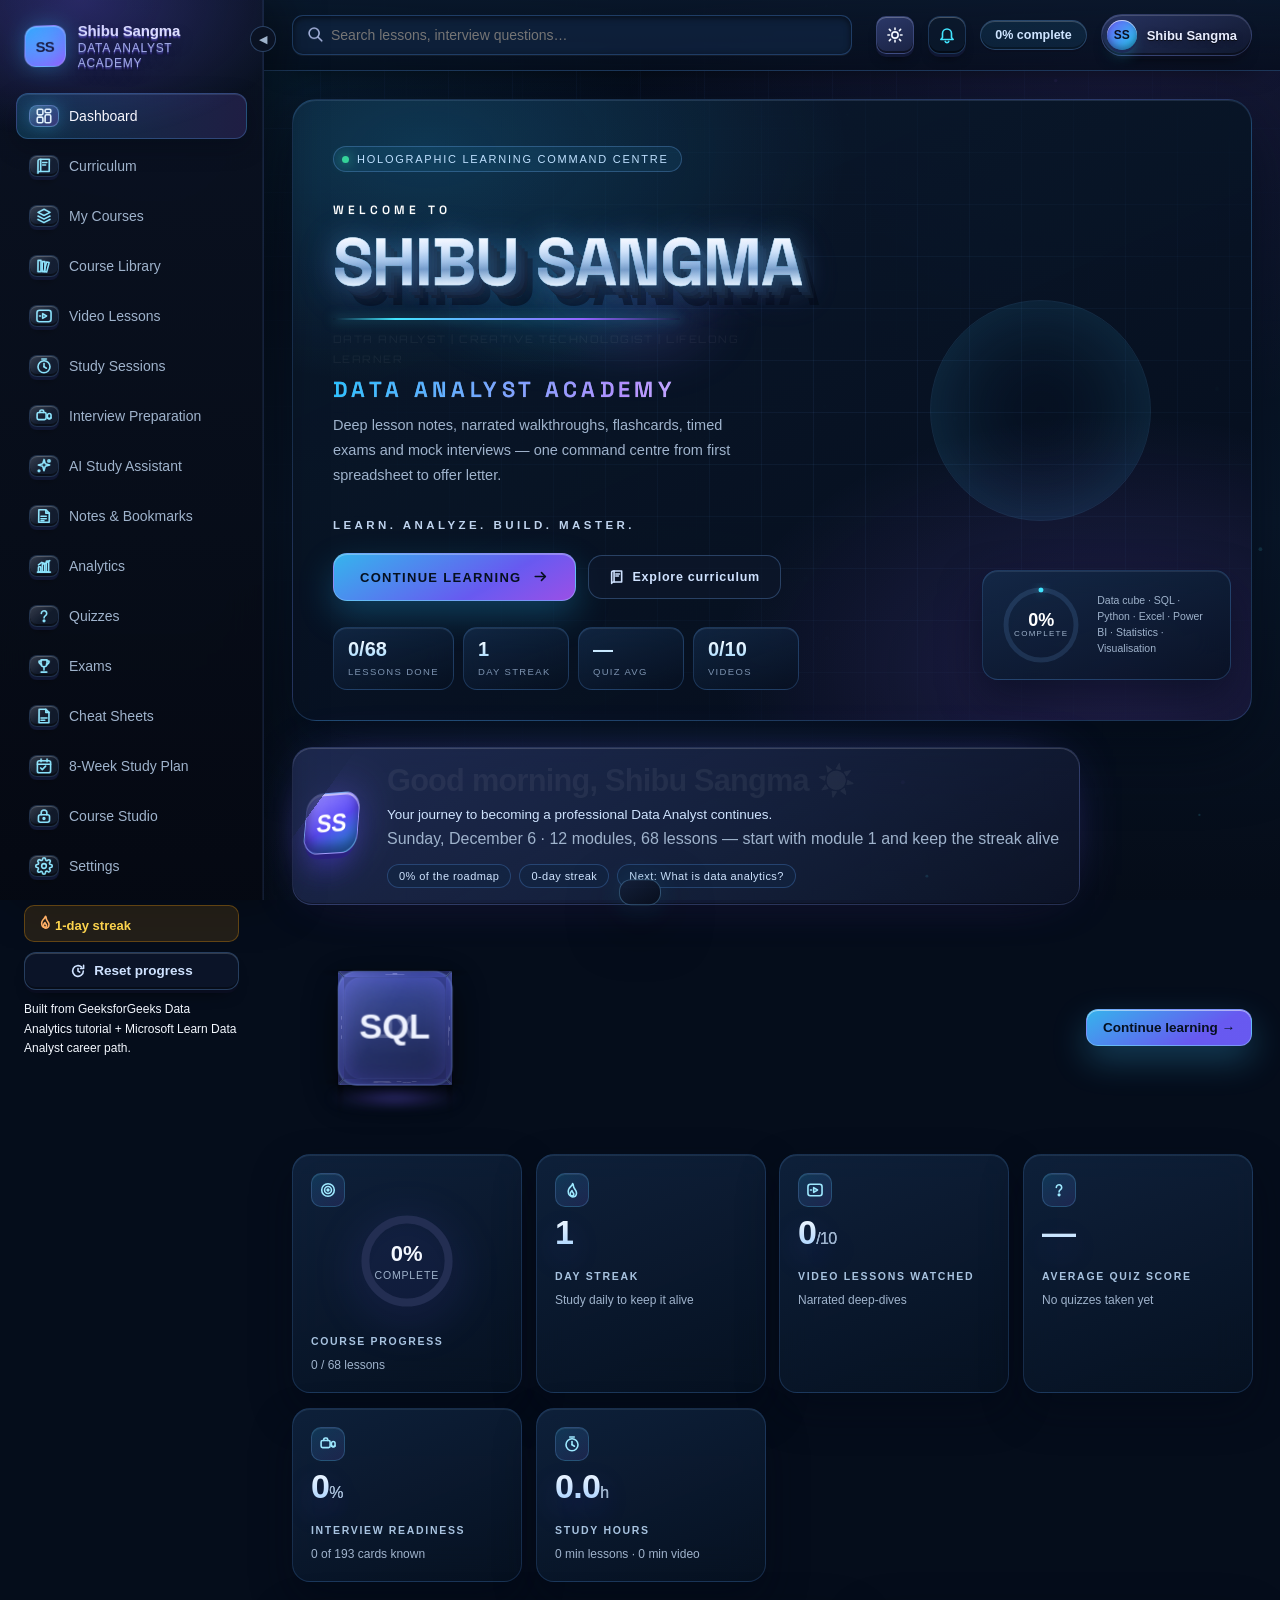
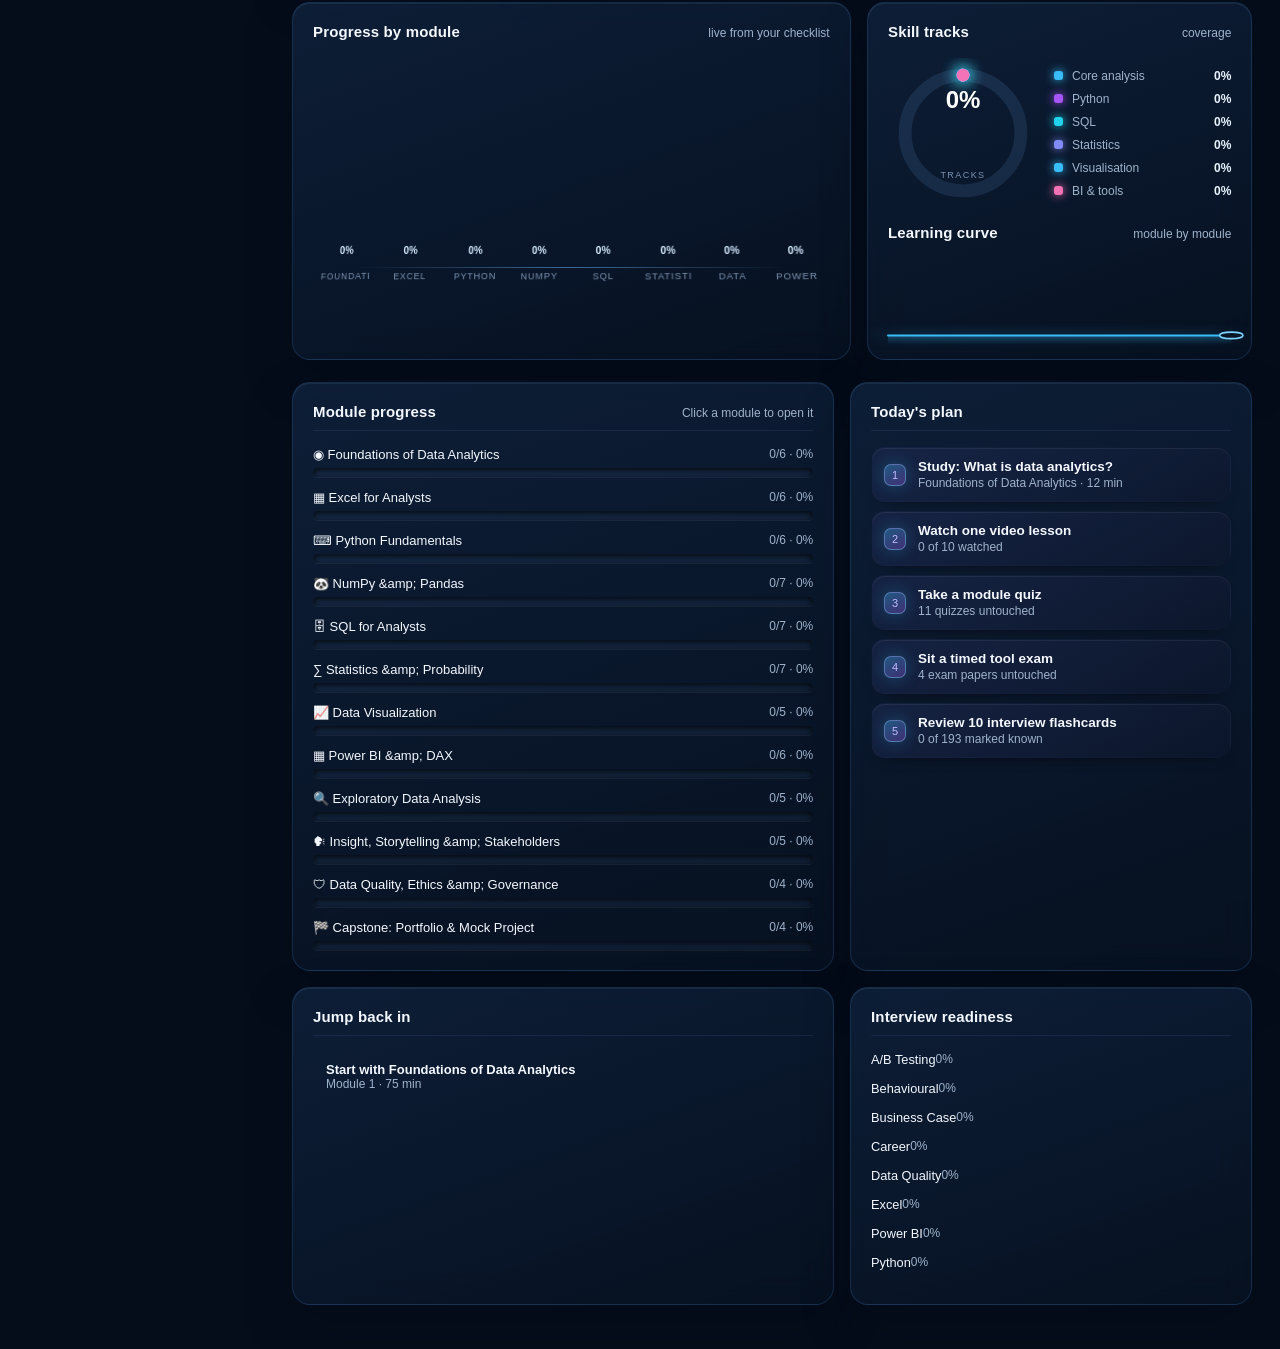
==== commit f0d3e47e: "Add premium 3D animated name identity Co-authored-by: Lemon Code <hello@lemoncode.ai>" ====
--- a/study/index.html
+++ b/study/index.html
@@ -11,6 +11,10 @@
   <link rel="stylesheet" href="assets/holo.css?v=1" />
   <link rel="stylesheet" href="assets/platform.css?v=3" />
   <link rel="stylesheet" href="assets/motion.css?v=1" />
+  <link rel="stylesheet" href="assets/name3d.css?v=1" />
+  <link rel="preconnect" href="https://fonts.googleapis.com" />
+  <link rel="preconnect" href="https://fonts.gstatic.com" crossorigin />
+  <link href="https://fonts.googleapis.com/css2?family=Space+Grotesk:wght@500;600;700&family=Orbitron:wght@500&display=swap" rel="stylesheet" />
 <link rel="icon" href="data:image/svg+xml,<svg xmlns='http://www.w3.org/2000/svg' viewBox='0 0 100 100'><text y='.9em' font-size='90'>📊</text></svg>" />
 </head>
 <body>
@@ -133,7 +137,9 @@
             <span class="hero-kicker"><i></i> Holographic learning command centre</span>
             <h1 class="hero-title">
               <span class="hero-eyebrow">Welcome to</span>
-              <span class="hero-metal">Shibu Sangma</span>
+              <span class="nm-host" id="nameIdentity" aria-label="Shibu Sangma">
+                <span class="nm-fallback">SHIBU SANGMA</span>
+              </span>
               <span class="hero-platform">Data Analyst Academy</span>
             </h1>
             <p class="hero-sub">Deep lesson notes, narrated walkthroughs, flashcards, timed exams and mock interviews — one command centre from first spreadsheet to offer letter.</p>
@@ -500,5 +506,6 @@
   <script src="assets/platform.js?v=1"></script>
   <script src="assets/icons.js?v=1"></script>
   <script src="assets/motion.js?v=1"></script>
+  <script src="assets/name3d.js?v=1"></script>
 </body>
 </html>
--- a/study/assets/holo.css
+++ b/study/assets/holo.css
@@ -126,18 +126,6 @@
   color: var(--h-cyan);
   margin-bottom: 12px;
 }
-.hero-metal {
-  display: block;
-  font-family: "Space Grotesk", "Inter", system-ui, sans-serif;
-  font-size: clamp(38px, 5.4vw, 66px);
-  font-weight: 800;
-  letter-spacing: -.02em;
-  line-height: .96;
-  background: linear-gradient(180deg, #ffffff 4%, #dbe9ff 34%, #8fb6e4 62%, #4d76a8 100%);
-  -webkit-background-clip: text; background-clip: text;
-  -webkit-text-fill-color: transparent;
-  filter: drop-shadow(0 2px 0 rgba(10, 26, 46, .9)) drop-shadow(0 14px 26px rgba(34, 191, 255, .28));
-}
 .hero-platform {
   display: block;
   margin-top: 10px;
@@ -419,7 +407,6 @@
 }
 
 @media (max-width: 700px) {
-  .hero-metal { font-size: clamp(30px, 9vw, 44px); }
   .hero-platform { font-size: 13px; letter-spacing: .14em; }
   .hero-eyebrow { font-size: 10px; letter-spacing: .26em; }
   .holo-hero .hero-sub { font-size: 13.5px; }
--- a/study/assets/name3d.css
+++ b/study/assets/name3d.css
@@ -0,0 +1,350 @@
+/* Shibu Sangma — premium 3D animated name identity.
+   Metallic chrome letters, holographic scan, particles and restrained parallax.
+   Everything is transform/opacity driven so it stays GPU friendly. */
+
+.nm-host {
+  display: block;
+  position: relative;
+  font-family: "Space Grotesk", "Inter", system-ui, sans-serif;
+  font-size: clamp(30px, 5.2vw, 68px);
+  font-weight: 700;
+  line-height: 1;
+  letter-spacing: -.015em;
+  text-transform: uppercase;
+  perspective: 1000px;
+  --mx: 0;
+  --my: 0;
+  margin: 2px 0 0;
+  isolation: isolate;
+}
+
+/* plain-text fallback: visible if JS never runs, or during first paint */
+.nm-fallback {
+  display: block;
+  background: linear-gradient(180deg, #ffffff 6%, #e3efff 32%, #96bceb 64%, #557dae 100%);
+  -webkit-background-clip: text;
+  background-clip: text;
+  -webkit-text-fill-color: transparent;
+  filter: drop-shadow(0 2px 0 rgba(10, 26, 46, .85)) drop-shadow(0 12px 24px rgba(34, 191, 255, .24));
+}
+
+.nm-host.is-enhanced .nm-fallback {
+  position: absolute;
+  width: 1px; height: 1px;
+  margin: -1px; padding: 0; border: 0;
+  overflow: hidden; white-space: nowrap; clip-path: inset(50%);
+}
+
+.nm {
+  position: relative;
+  display: block;
+  transform-style: preserve-3d;
+  transition: transform .55s cubic-bezier(.22, 1, .36, 1);
+  will-change: auto;
+}
+
+.nm-3d {
+  display: flex;
+  flex-wrap: wrap;
+  align-items: baseline;
+  gap: 0 .26em;
+  transform-style: preserve-3d;
+  transition: transform .6s cubic-bezier(.22, 1, .36, 1);
+}
+
+.nm-word {
+  display: inline-flex;
+  transform-style: preserve-3d;
+  white-space: nowrap;
+}
+
+.nm-l {
+  display: inline-block;
+  position: relative;
+  transform-style: preserve-3d;
+  transform: translate3d(calc(var(--mx) * var(--px, 0px)), calc(var(--my) * var(--py, 0px)), 0)
+             rotateY(calc(var(--mx) * var(--ry, 0deg)))
+             rotateX(calc(var(--my) * var(--rx, 0deg)));
+  transition: transform .5s cubic-bezier(.22, 1, .36, 1);
+}
+
+.nm-in {
+  display: inline-block;
+  position: relative;
+  transform-style: preserve-3d;
+}
+
+/* extrusion sits behind the chrome face */
+.nm-ext {
+  position: absolute;
+  inset: 0;
+  z-index: 0;
+  color: #0c1b2f;
+  text-shadow:
+    .045em .05em 0 #14283f,
+    .09em .10em 0 #12243a,
+    .135em .15em 0 #101f33,
+    .18em .20em 0 #0c1828,
+    .26em .30em 0 rgba(4, 10, 20, .55);
+  pointer-events: none;
+}
+
+.nm-face {
+  position: relative;
+  z-index: 2;
+  display: inline-block;
+  background: linear-gradient(178deg,
+    #ffffff 0%, #f2f7ff 16%, #cfe2fa 33%,
+    #9dbfe6 48%, #6f97c6 60%, #b9d3ee 74%,
+    #eef6ff 86%, #8fb3da 100%);
+  background-size: 100% 100%;
+  -webkit-background-clip: text;
+  background-clip: text;
+  -webkit-text-fill-color: transparent;
+  -webkit-text-stroke: .5px rgba(126, 214, 255, .38);
+  filter: drop-shadow(0 0 14px rgba(66, 229, 255, .30)) drop-shadow(0 6px 18px rgba(147, 100, 255, .22));
+}
+
+/* travelling chrome reflection */
+.nm-shine {
+  position: absolute;
+  inset: 0;
+  z-index: 3;
+  background: linear-gradient(104deg,
+    transparent 34%, rgba(255, 255, 255, .10) 42%,
+    rgba(255, 255, 255, .92) 49%, rgba(186, 240, 255, .85) 53%,
+    rgba(255, 255, 255, .10) 61%, transparent 68%);
+  background-size: 260% 100%;
+  background-position: 140% 0;
+  -webkit-background-clip: text;
+  background-clip: text;
+  -webkit-text-fill-color: transparent;
+  pointer-events: none;
+  animation: nm-shine 1.6s cubic-bezier(.4, 0, .2, 1) calc(var(--i) * 90ms + 1050ms) 1 both;
+}
+
+@keyframes nm-shine {
+  0%   { background-position: 160% 0; opacity: 0; }
+  6%   { opacity: 1; }
+  38%  { background-position: -60% 0; opacity: 1; }
+  44%  { opacity: 0; }
+  100% { background-position: -60% 0; opacity: 0; }
+}
+
+/* soft ambient halo behind the words */
+.nm-glow {
+  position: absolute;
+  left: 50%; top: 52%;
+  width: 92%; height: 150%;
+  transform: translate(-50%, -50%);
+  background:
+    radial-gradient(closest-side, rgba(34, 191, 255, .30), transparent 72%),
+    radial-gradient(closest-side at 68% 60%, rgba(147, 100, 255, .26), transparent 74%);
+  filter: blur(18px);
+  opacity: .55;
+  z-index: -1;
+  pointer-events: none;
+  animation: nm-breathe 6.5s ease-in-out infinite;
+}
+
+@keyframes nm-breathe {
+  0%, 100% { opacity: .42; transform: translate(-50%, -50%) scale(1); }
+  50%      { opacity: .68; transform: translate(-50%, -50%) scale(1.04); }
+}
+
+/* holographic scanning line */
+.nm-scan {
+  position: absolute;
+  top: -12%; bottom: -12%;
+  left: -25%;
+  width: 22%;
+  background: linear-gradient(90deg, transparent, rgba(66, 229, 255, .55) 45%, rgba(226, 250, 255, .95) 50%, rgba(66, 229, 255, .5) 55%, transparent);
+  filter: blur(2px);
+  mix-blend-mode: screen;
+  opacity: 0;
+  pointer-events: none;
+  z-index: 4;
+}
+
+.nm-host.is-in .nm-scan {
+  animation: nm-scan 1.9s cubic-bezier(.4, 0, .2, 1) 120ms 1 both;
+}
+
+@keyframes nm-scan {
+  0%   { transform: translateX(0); opacity: 0; }
+  12%  { opacity: .9; }
+  82%  { opacity: .9; }
+  100% { transform: translateX(620%); opacity: 0; }
+}
+
+/* floating data particles that condense into the letters */
+.nm-dust {
+  position: absolute;
+  left: 50%; top: 50%;
+  width: var(--s, 3px); height: var(--s, 3px);
+  border-radius: 50%;
+  background: var(--c, #42e5ff);
+  box-shadow: 0 0 8px var(--c, #42e5ff);
+  opacity: 0;
+  pointer-events: none;
+  z-index: 1;
+  transform: translate3d(var(--x0), var(--y0), 0) scale(1);
+  animation: nm-dust 1.5s cubic-bezier(.3, 0, .2, 1) var(--d, 0ms) 1 both;
+}
+
+@keyframes nm-dust {
+  0%   { opacity: 0; transform: translate3d(var(--x0), var(--y0), 0) scale(.4); }
+  28%  { opacity: .95; }
+  100% { opacity: 0; transform: translate3d(0, 0, 0) scale(.2); }
+}
+
+/* entrance: each letter rises out of the particles */
+.nm-in {
+  animation: nm-rise 900ms cubic-bezier(.19, 1, .22, 1) var(--d, 0ms) 1 both;
+}
+
+@keyframes nm-rise {
+  0% {
+    opacity: 0;
+    transform: translate3d(0, .34em, -60px) rotateX(-82deg) scale(.94);
+    filter: blur(7px);
+  }
+  55% { opacity: 1; filter: blur(0); }
+  100% {
+    opacity: 1;
+    transform: none;
+    filter: blur(0);
+  }
+}
+
+/* animated underline */
+.nm-underline {
+  display: block;
+  position: relative;
+  height: 2px;
+  margin-top: .34em;
+  width: 0;
+  border-radius: 2px;
+  background: linear-gradient(90deg, rgba(66, 229, 255, 0), #42e5ff 18%, #9364ff 72%, rgba(147, 100, 255, 0));
+  box-shadow: 0 0 12px rgba(66, 229, 255, .55);
+  opacity: 0;
+}
+
+.nm-host.is-in .nm-underline {
+  animation: nm-rule 1.1s cubic-bezier(.22, 1, .36, 1) 1.15s 1 both;
+}
+
+@keyframes nm-rule {
+  0%   { width: 0; opacity: 0; }
+  20%  { opacity: 1; }
+  100% { width: min(74%, 430px); opacity: 1; }
+}
+
+/* tagline */
+.nm-tagline {
+  display: block;
+  margin-top: .85em;
+  font-family: "Orbitron", "Space Grotesk", system-ui, sans-serif;
+  font-size: clamp(8px, 1.05vw, 10.5px);
+  font-weight: 500;
+  letter-spacing: .14em;
+  text-transform: uppercase;
+  color: #9fc0e4;
+  opacity: 0;
+  max-width: 46ch;
+  line-height: 1.9;
+}
+
+.nm-host.is-in .nm-tagline {
+  animation: nm-fade 900ms ease-out 1.55s 1 both;
+}
+
+@keyframes nm-fade {
+  from { opacity: 0; transform: translateY(6px); }
+  to   { opacity: .86; transform: none; }
+}
+
+/* hover: the name lifts forward and the glow intensifies */
+.nm-host:hover .nm-3d,
+.nm-host:focus-visible .nm-3d {
+  transform: translateZ(26px) rotateX(3deg);
+}
+
+.nm-host:hover .nm-face,
+.nm-host:focus-visible .nm-face {
+  filter: drop-shadow(0 0 20px rgba(66, 229, 255, .48)) drop-shadow(0 10px 26px rgba(147, 100, 255, .34));
+  transition: filter .4s ease;
+}
+
+.nm-host:hover .nm-glow,
+.nm-host:focus-visible .nm-glow {
+  opacity: .85;
+}
+
+/* hover replays one restrained reflection sweep */
+.nm-host:hover .nm-shine {
+  animation: nm-shine 1.15s cubic-bezier(.4, 0, .2, 1) calc(var(--i) * 45ms) 1 both;
+}
+
+.nm-host:focus-visible {
+  outline: 1px solid rgba(66, 229, 255, .5);
+  outline-offset: 10px;
+  border-radius: 4px;
+}
+
+/* click pulse */
+.nm-pulse {
+  position: absolute;
+  width: 22px; height: 22px;
+  margin: -11px 0 0 -11px;
+  border-radius: 50%;
+  background: radial-gradient(closest-side, rgba(214, 246, 255, .95), rgba(66, 229, 255, .45) 55%, transparent 72%);
+  pointer-events: none;
+  z-index: 6;
+  animation: nm-pulse 780ms ease-out 1 both;
+}
+
+@keyframes nm-pulse {
+  0%   { opacity: .85; transform: scale(.4); }
+  100% { opacity: 0; transform: scale(5.4); }
+}
+
+/* tablet / phone */
+@media (max-width: 720px) {
+  .nm-host { font-size: clamp(28px, 7.4vw, 46px); }
+  .nm { --mx: 0 !important; --my: 0 !important; }
+  .nm-l { --px: 0px; --py: 0px; --ry: 0deg; --rx: 0deg; }
+  .nm-l { transform: none !important; }
+  .nm-glow { filter: blur(14px); opacity: .5; }
+  .nm-tagline { letter-spacing: .10em; font-size: 8px; }
+}
+
+/* reduced motion: fully static, instantly readable */
+@media (prefers-reduced-motion: reduce) {
+  .nm-in, .nm-shine, .nm-glow, .nm-dust, .nm-scan,
+  .nm-host.is-in .nm-underline, .nm-host.is-in .nm-tagline {
+    animation: none !important;
+  }
+  .nm-in { opacity: 1; transform: none; filter: none; }
+  .nm-dust, .nm-scan { display: none; }
+  .nm-host.is-in .nm-underline { width: min(74%, 430px); opacity: 1; }
+  .nm-tagline { opacity: .86; transform: none; }
+  .nm-l { transform: none !important; }
+  .nm-host:hover .nm-3d { transform: none; }
+}
+
+.reduce-motion .nm-in,
+.reduce-motion .nm-shine,
+.reduce-motion .nm-glow,
+.reduce-motion .nm-dust,
+.reduce-motion .nm-scan,
+.reduce-motion .nm-host.is-in .nm-underline,
+.reduce-motion .nm-host.is-in .nm-tagline {
+  animation: none !important;
+}
+.reduce-motion .nm-in { opacity: 1; transform: none; filter: none; }
+.reduce-motion .nm-dust,
+.reduce-motion .nm-scan { display: none; }
+.reduce-motion .nm-l { transform: none !important; }
+.reduce-motion .nm-host.is-in .nm-underline { width: min(74%, 430px); opacity: 1; }
+.reduce-motion .nm-tagline { opacity: .86; transform: none; }
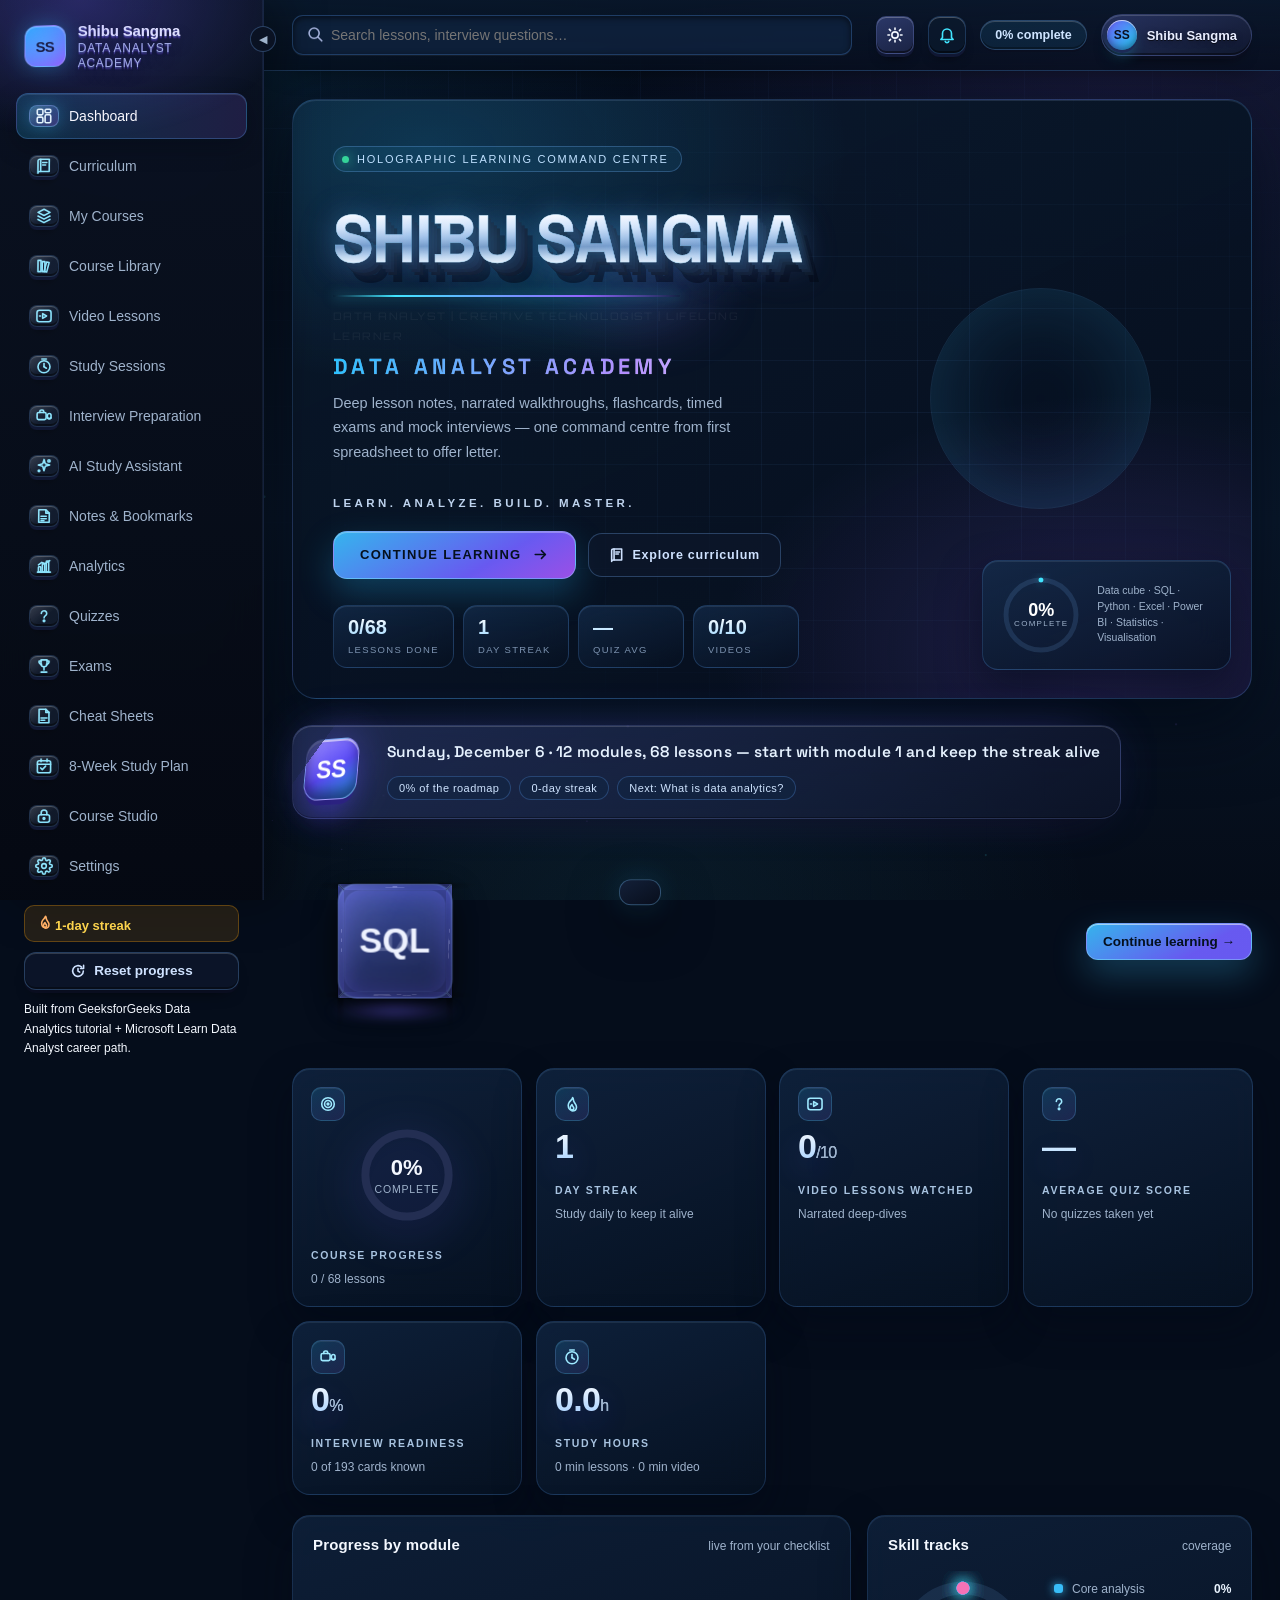
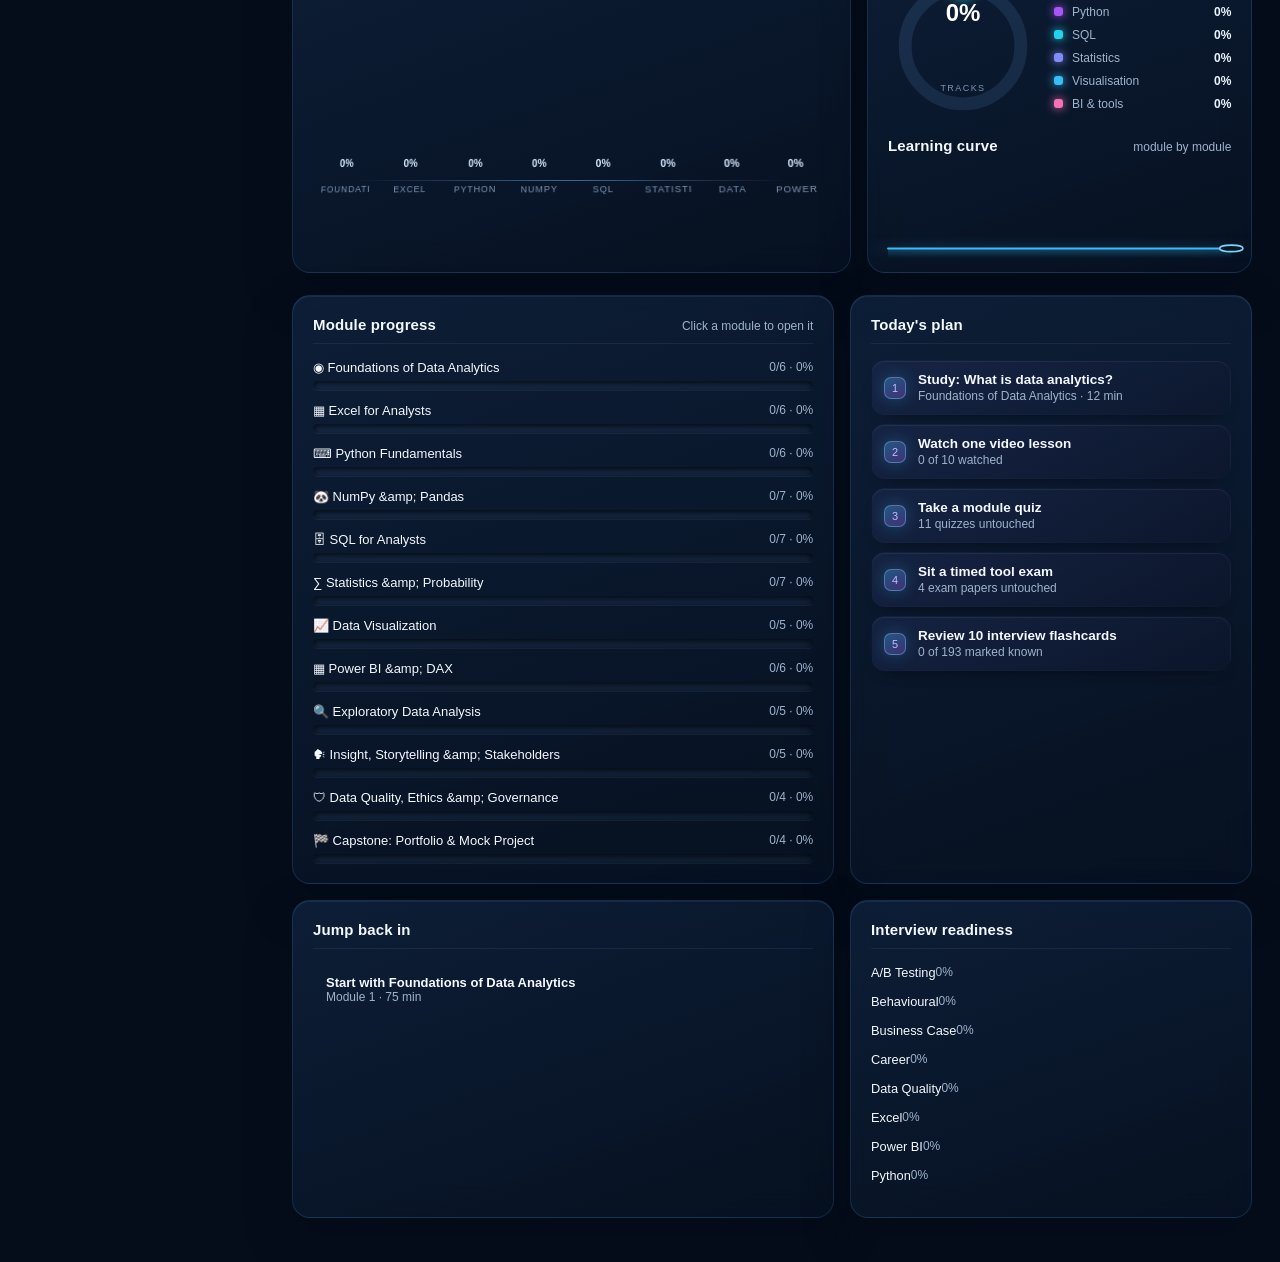
==== commit 33404e99: "Remove welcome copy; 3D name leads the hero Co-authored-by: Lemon Code <hello@lemoncode.ai>" ====
--- a/study/index.html
+++ b/study/index.html
@@ -6,9 +6,9 @@
 <title>Data Analyst Academy — Study Dashboard</title>
 <meta name="description" content="Complete data analyst study dashboard: curriculum, narrated video lessons, interview prep and quizzes." />
 <link rel="stylesheet" href="assets/styles.css?v=5" />
-    <link rel="stylesheet" href="assets/fx3d.css?v=3" />
+    <link rel="stylesheet" href="assets/fx3d.css?v=4" />
   <link rel="stylesheet" href="assets/premium.css?v=1" />
-  <link rel="stylesheet" href="assets/holo.css?v=1" />
+  <link rel="stylesheet" href="assets/holo.css?v=2" />
   <link rel="stylesheet" href="assets/platform.css?v=3" />
   <link rel="stylesheet" href="assets/motion.css?v=1" />
   <link rel="stylesheet" href="assets/name3d.css?v=1" />
@@ -136,7 +136,6 @@
           <div class="hero-copy">
             <span class="hero-kicker"><i></i> Holographic learning command centre</span>
             <h1 class="hero-title">
-              <span class="hero-eyebrow">Welcome to</span>
               <span class="nm-host" id="nameIdentity" aria-label="Shibu Sangma">
                 <span class="nm-fallback">SHIBU SANGMA</span>
               </span>
@@ -173,9 +172,7 @@
           <div class="greet-plate">
             <div class="greet-badge" id="greetBadge" aria-hidden="true">S</div>
             <div class="greet-copy">
-              <h1 class="greet-3d" id="greetTitle"><span class="greet-w">Good</span> <span class="greet-w">to</span> <span class="greet-w">see</span> <span class="greet-w">you</span> 👋</h1>
-              <p class="welcome-line">Your journey to becoming a professional Data Analyst continues.</p>
-              <p class="muted" id="dashSubtitle">Your data analyst roadmap, all in one place.</p>
+              <p class="dash-status" id="dashSubtitle">Your data analyst roadmap, all in one place.</p>
               <div class="welcome-chips">
                 <span class="w-chip" id="wChipPct">0% complete</span>
                 <span class="w-chip" id="wChipStreak">0-day streak</span>
@@ -495,7 +492,7 @@
 <script src="data/quizzes.js"></script>
 <script src="data/exams1.js"></script>
 <script src="data/exams2.js"></script>
-<script src="assets/app.js?v=7"></script>
+<script src="assets/app.js?v=8"></script>
 <script src="assets/app2.js?v=5"></script>
 <script src="assets/app3.js?v=5"></script>
 <script src="assets/app4.js?v=5"></script>
--- a/study/assets/fx3d.css
+++ b/study/assets/fx3d.css
@@ -561,32 +561,7 @@
 
 .greet-copy { min-width: 0; }
 
-.greet-3d {
-  margin: 0 0 6px;
-  font-size: clamp(22px, 2.4vw, 32px);
-  letter-spacing: -.02em;
-  color: #f4f6ff;
-  line-height: 1.15;
-  transform-style: preserve-3d;
-  text-shadow: 0 1px 0 #4b3fbd,
-               0 2px 0 #3f34a4,
-               0 3px 0 #332a85,
-               0 4px 0 #2a226d,
-               0 5px 1px rgba(0, 0, 0, .35),
-               0 14px 26px rgba(0, 0, 0, .55);
-}
-.greet-3d .greet-w {
-  display: inline-block;
-  transform-origin: 50% 100%;
-  animation: greetPop .6s cubic-bezier(.2, .9, .25, 1) both;
-  will-change: transform, opacity;
-}
-@keyframes greetPop {
-  from { opacity: 0; transform: translate3d(0, 16px, -60px) rotateX(-42deg) scale(.94); }
-  to   { opacity: 1; transform: translate3d(0, 0, 0) rotateX(0deg) scale(1); }
-}
 @media (prefers-reduced-motion: reduce) {
-  .greet-3d .greet-w { animation: none; }
   .greet-badge { animation: none; }
 }
 
--- a/study/assets/holo.css
+++ b/study/assets/holo.css
@@ -118,14 +118,6 @@
   display: flex; flex-direction: column; align-items: flex-start;
 }
 .hero-title { margin: 14px 0 18px; display: block; line-height: 1; }
-.hero-eyebrow {
-  display: block;
-  font-family: "Space Grotesk", "Inter", system-ui, sans-serif;
-  font-size: 12px; font-weight: 600;
-  letter-spacing: .34em; text-transform: uppercase;
-  color: var(--h-cyan);
-  margin-bottom: 12px;
-}
 .hero-platform {
   display: block;
   margin-top: 10px;
@@ -210,7 +202,15 @@
 }
 
 /* ------------------------------------------------------- welcome + chips */
-.welcome-line { font-size: 13.5px; color: #cfe4ff; margin-top: 2px; }
+.dash-status {
+  margin: 0 0 9px;
+  font-family: "Space Grotesk", "Inter", system-ui, sans-serif;
+  font-size: 15.5px;
+  font-weight: 600;
+  line-height: 1.45;
+  letter-spacing: .01em;
+  color: #e6f2ff;
+}
 .welcome-chips { display: flex; flex-wrap: wrap; gap: 8px; margin-top: 12px; }
 .w-chip {
   display: inline-flex; align-items: center; gap: 6px;
@@ -408,7 +408,6 @@
 
 @media (max-width: 700px) {
   .hero-platform { font-size: 13px; letter-spacing: .14em; }
-  .hero-eyebrow { font-size: 10px; letter-spacing: .26em; }
   .holo-hero .hero-sub { font-size: 13.5px; }
   .holo-hero .hero-kpis { width: 100%; }
   .holo-hero .hero-kpi { flex: 1 1 44%; min-width: 0; padding: 9px 11px; }
@@ -419,7 +418,7 @@
   .stat-card { padding: 14px 14px 13px; }
   .stat-card .stat-big { font-size: 26px; }
   .stat-card .ring { width: 78px; height: 78px; }
-  .welcome-line { font-size: 12.5px; }
+  .dash-status { font-size: 13.5px; }
   .notif-panel { right: 10px; top: 54px; }
   .module-card:hover, .stat-card:hover { transform: none !important; }
 }
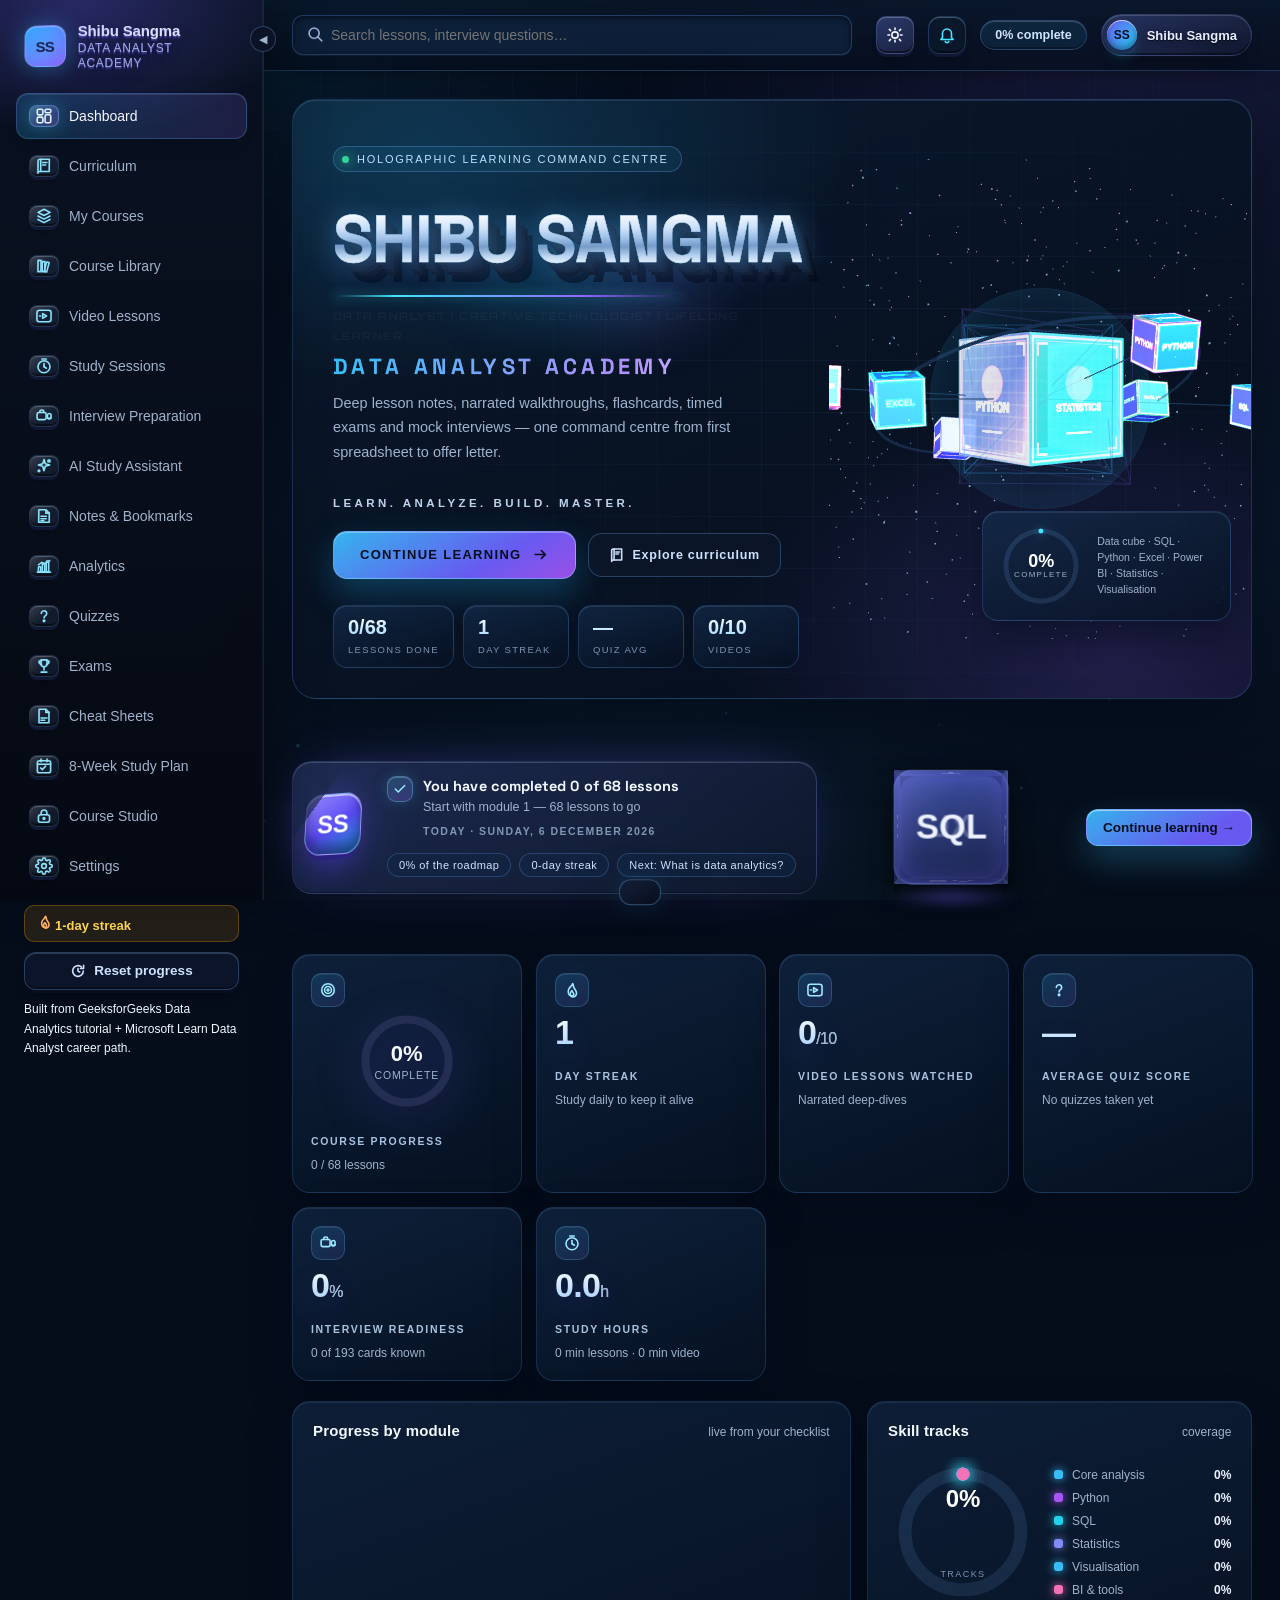
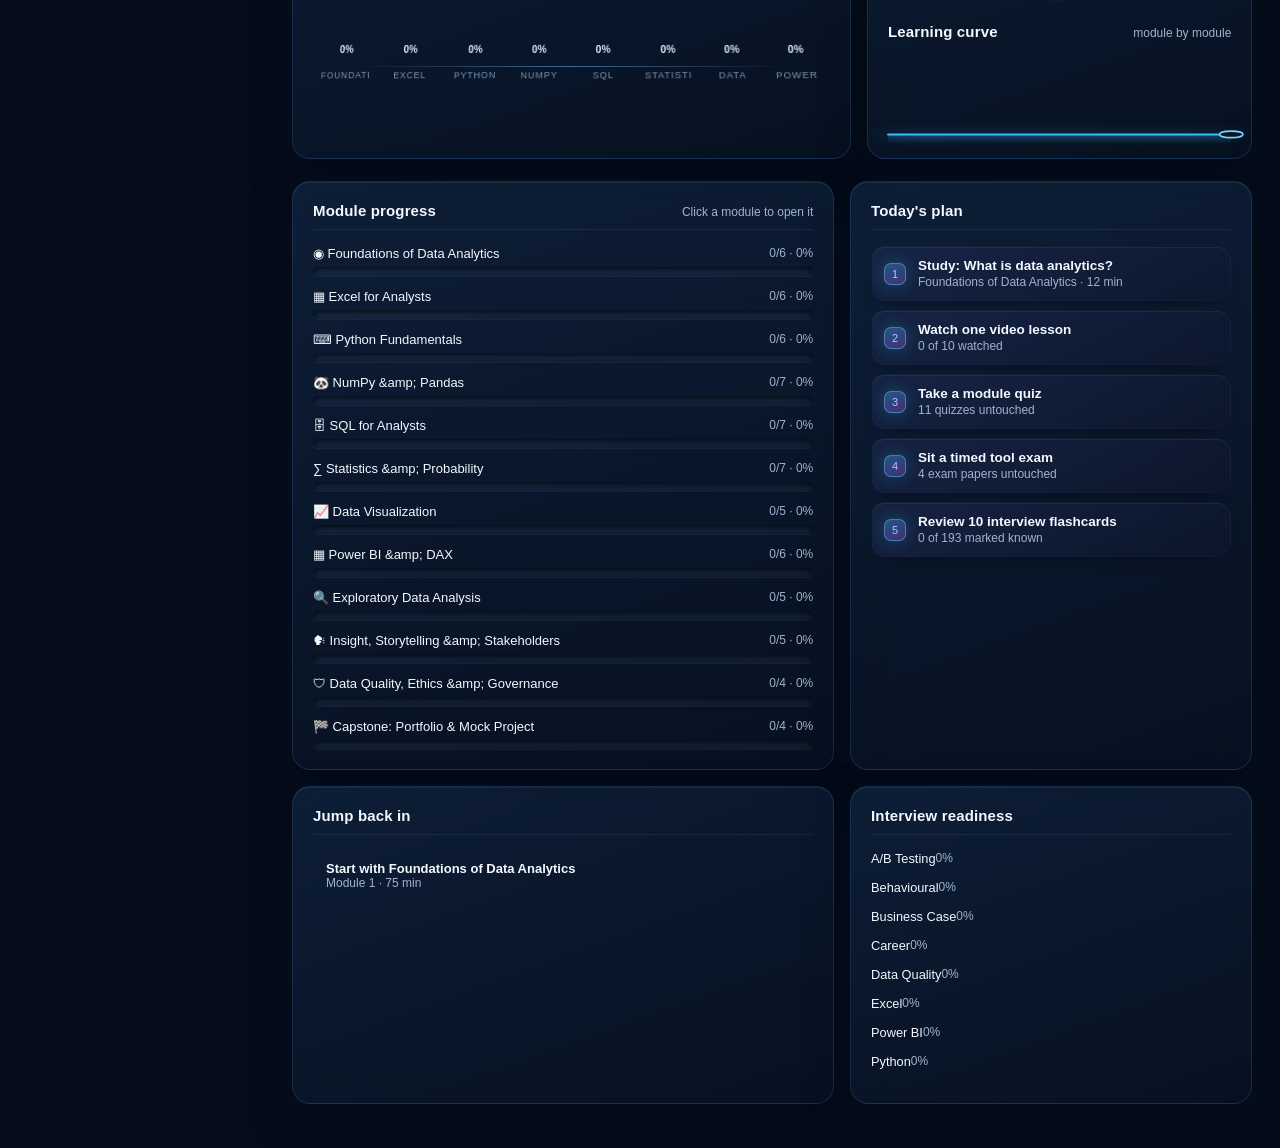
==== commit 2a0ed089: "Add study completion notification and date Co-authored-by: Lemon Code <hello@lemoncode.ai>" ====
--- a/study/index.html
+++ b/study/index.html
@@ -8,7 +8,7 @@
 <link rel="stylesheet" href="assets/styles.css?v=5" />
     <link rel="stylesheet" href="assets/fx3d.css?v=4" />
   <link rel="stylesheet" href="assets/premium.css?v=1" />
-  <link rel="stylesheet" href="assets/holo.css?v=2" />
+  <link rel="stylesheet" href="assets/holo.css?v=3" />
   <link rel="stylesheet" href="assets/platform.css?v=3" />
   <link rel="stylesheet" href="assets/motion.css?v=1" />
   <link rel="stylesheet" href="assets/name3d.css?v=1" />
@@ -172,7 +172,11 @@
           <div class="greet-plate">
             <div class="greet-badge" id="greetBadge" aria-hidden="true">S</div>
             <div class="greet-copy">
-              <p class="dash-status" id="dashSubtitle">Your data analyst roadmap, all in one place.</p>
+              <div class="study-notif" role="status" aria-live="polite">
+                <span class="sn-ico" aria-hidden="true"><svg viewBox="0 0 24 24" fill="none" stroke="currentColor" stroke-width="2.4" stroke-linecap="round" stroke-linejoin="round"><path d="M20 6 9 17l-5-5"/></svg></span>
+                <p class="sn-msg" id="studyNotif"><strong>You have completed 0 of 68 lessons</strong><span class="sn-meta">Start with module 1 — 68 lessons to go.</span></p>
+              </div>
+              <p class="dash-status" id="dashSubtitle">Today · Friday, 6 November 2026</p>
               <div class="welcome-chips">
                 <span class="w-chip" id="wChipPct">0% complete</span>
                 <span class="w-chip" id="wChipStreak">0-day streak</span>
@@ -492,7 +496,7 @@
 <script src="data/quizzes.js"></script>
 <script src="data/exams1.js"></script>
 <script src="data/exams2.js"></script>
-<script src="assets/app.js?v=8"></script>
+<script src="assets/app.js?v=9"></script>
 <script src="assets/app2.js?v=5"></script>
 <script src="assets/app3.js?v=5"></script>
 <script src="assets/app4.js?v=5"></script>
--- a/study/assets/holo.css
+++ b/study/assets/holo.css
@@ -202,14 +202,51 @@
 }
 
 /* ------------------------------------------------------- welcome + chips */
+.study-notif {
+  display: flex;
+  align-items: flex-start;
+  gap: 10px;
+  margin: 0 0 7px;
+  min-width: 0;
+}
+.sn-ico {
+  flex: 0 0 26px;
+  width: 26px;
+  height: 26px;
+  display: grid;
+  place-items: center;
+  border-radius: 9px;
+  color: #9df2ff;
+  background: linear-gradient(150deg, rgba(66, 229, 255, .2), rgba(147, 100, 255, .26));
+  border: 1px solid rgba(122, 214, 255, .34);
+  box-shadow: 0 0 18px -7px rgba(66, 229, 255, .9), inset 0 1px 0 rgba(255, 255, 255, .22);
+}
+.sn-ico svg { width: 14px; height: 14px; }
+.sn-msg { margin: 0; min-width: 0; }
+.sn-msg strong {
+  display: block;
+  font-family: "Space Grotesk", "Inter", system-ui, sans-serif;
+  font-size: 14.5px;
+  font-weight: 700;
+  line-height: 1.4;
+  letter-spacing: .005em;
+  color: #f2f8ff;
+}
+.sn-meta {
+  display: block;
+  margin-top: 2px;
+  font-size: 12.5px;
+  line-height: 1.45;
+  color: #9fb3cc;
+}
 .dash-status {
   margin: 0 0 9px;
-  font-family: "Space Grotesk", "Inter", system-ui, sans-serif;
-  font-size: 15.5px;
+  padding-left: 36px;
+  font-size: 10.5px;
   font-weight: 600;
-  line-height: 1.45;
-  letter-spacing: .01em;
-  color: #e6f2ff;
+  text-transform: uppercase;
+  letter-spacing: .14em;
+  color: #7f97b5;
 }
 .welcome-chips { display: flex; flex-wrap: wrap; gap: 8px; margin-top: 12px; }
 .w-chip {
@@ -418,7 +455,9 @@
   .stat-card { padding: 14px 14px 13px; }
   .stat-card .stat-big { font-size: 26px; }
   .stat-card .ring { width: 78px; height: 78px; }
-  .dash-status { font-size: 13.5px; }
+  .sn-msg strong { font-size: 13px; }
+  .sn-meta { font-size: 11.5px; }
+  .dash-status { font-size: 9.5px; letter-spacing: .12em; padding-left: 32px; }
   .notif-panel { right: 10px; top: 54px; }
   .module-card:hover, .stat-card:hover { transform: none !important; }
 }
